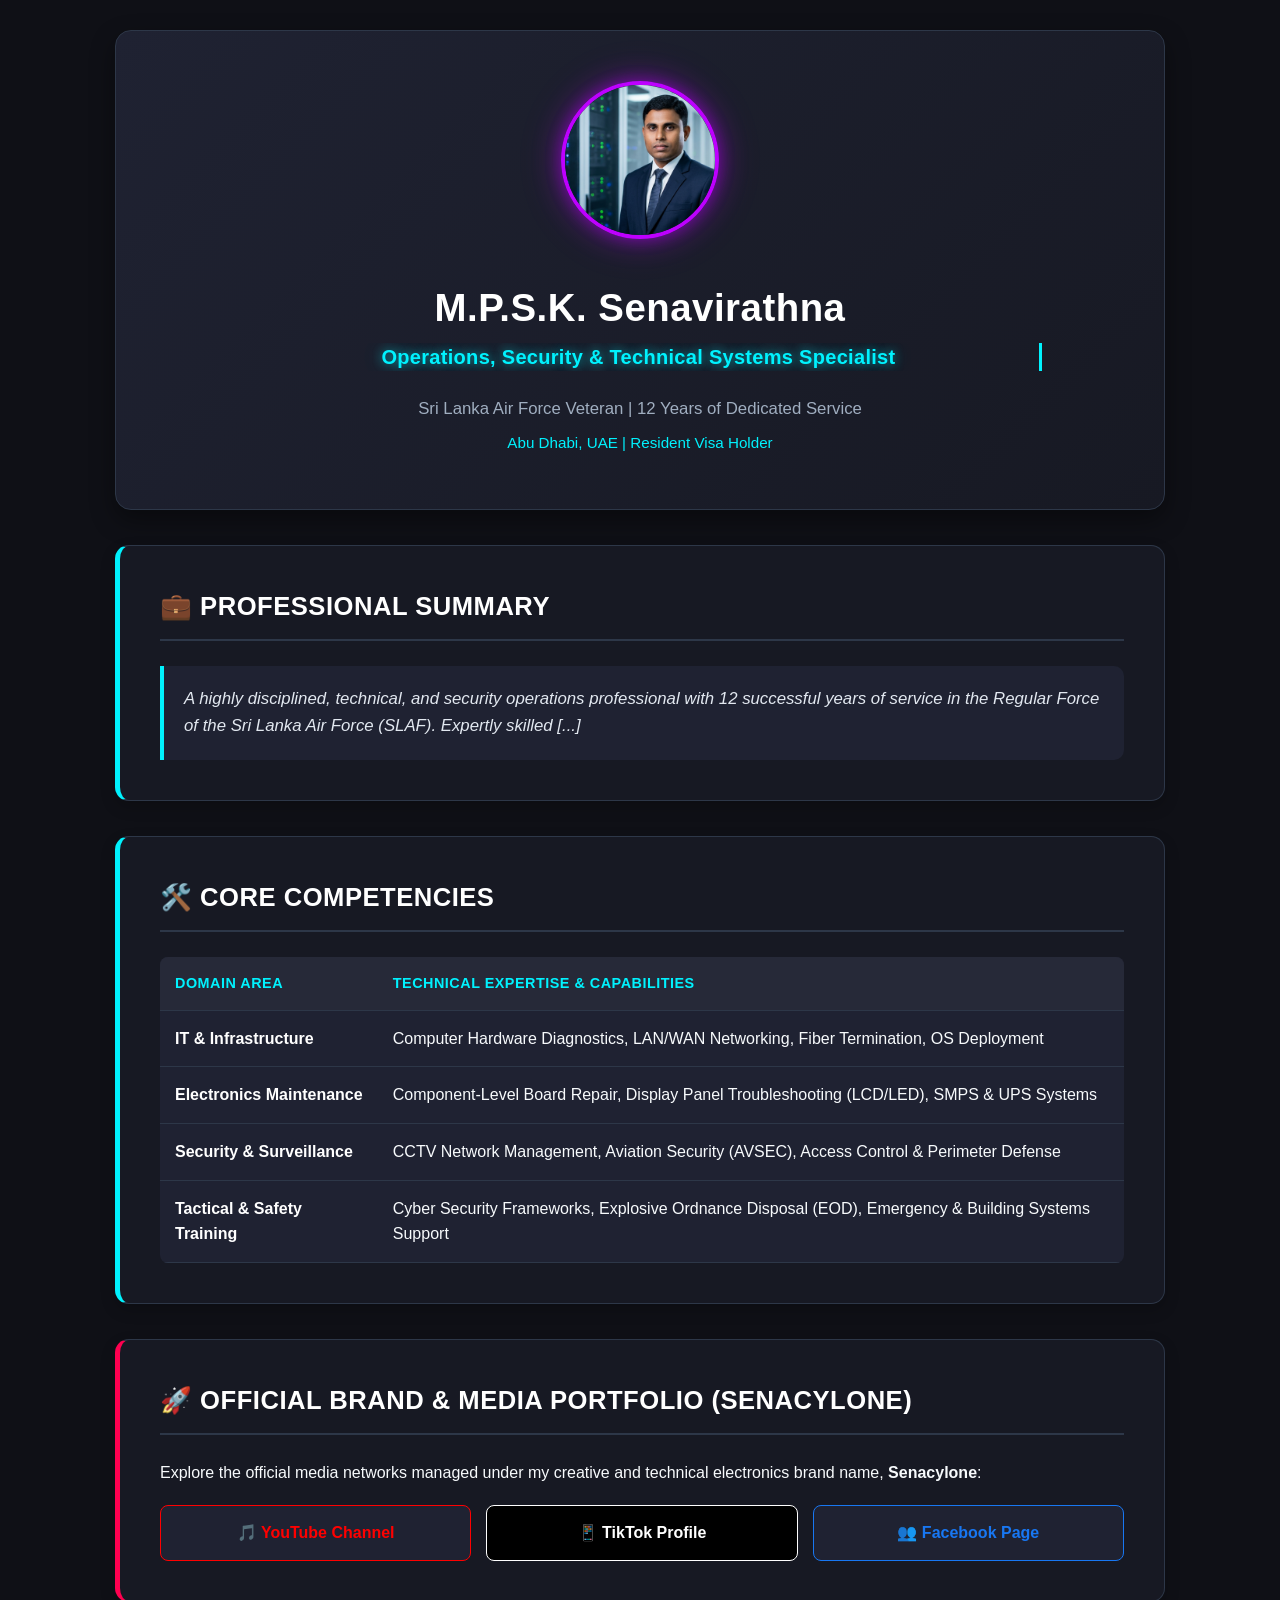
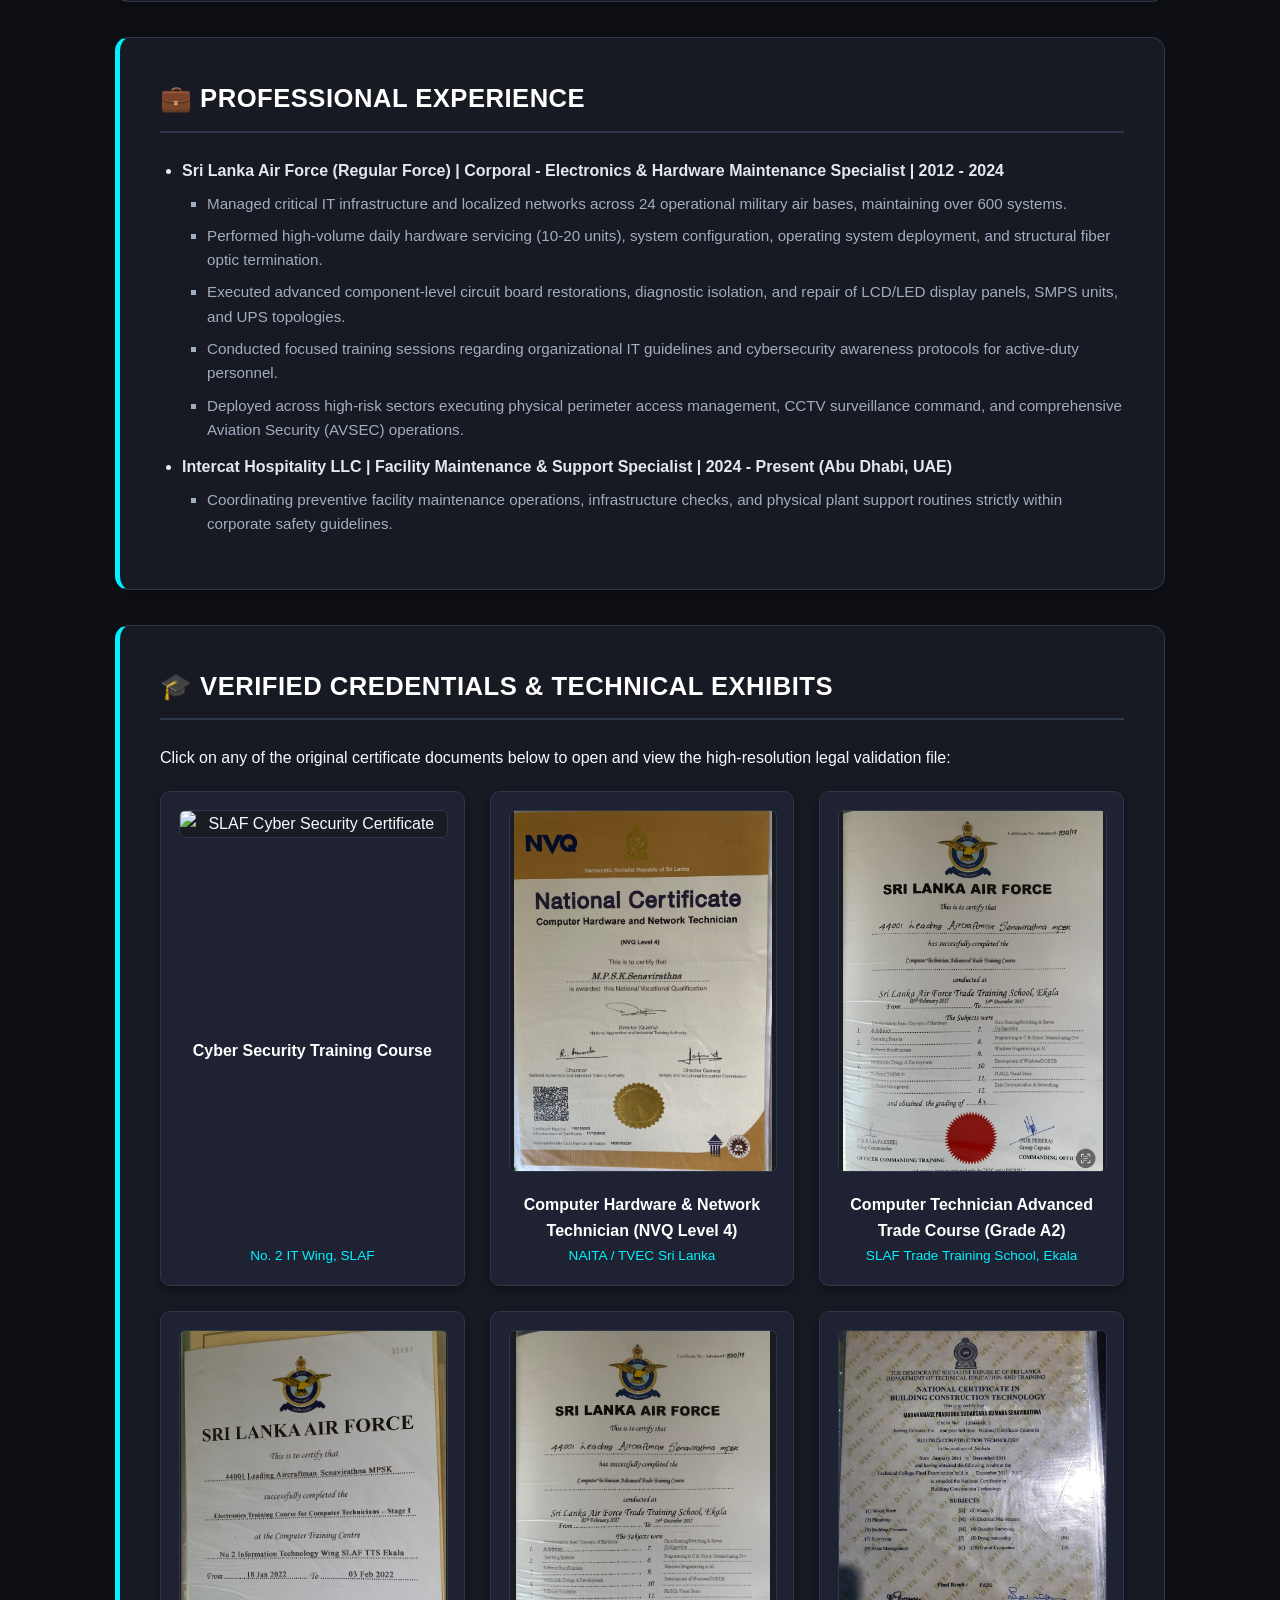
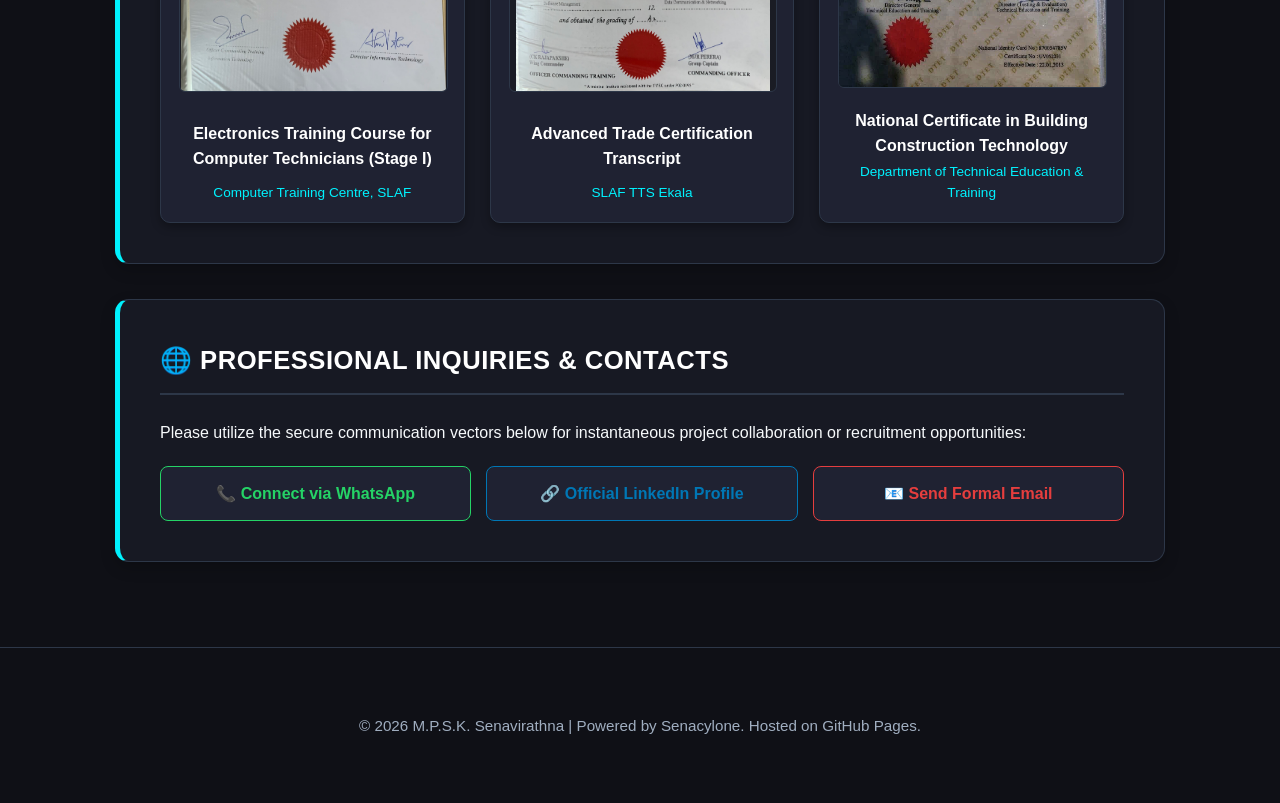
==== index.html @ 7d1929fe "Update LinkedIn profile link with new URL containing tracking parameters" ====
<!DOCTYPE html>
<html lang="en">
<head>
    <meta charset="UTF-8">
    <meta name="viewport" content="width=device-width, initial-scale=1.0">
    <title>M.P.S.K. Senavirathna | Professional Portfolio</title>
    <style>
        :root {
            --bg-primary: #0f1016;
            --bg-secondary: #171923;
            --bg-card: #1f2232;
            --accent-color: #00f2fe;
            --text-main: #f7fafc;
            --text-muted: #a0aec0;
            --border-color: #2d3748;
            --neon-purple: #bd00ff;
        }

        body {
            background-color: var(--bg-primary);
            color: var(--text-main);
            font-family: 'Segoe UI', Tahoma, Geneva, Verdana, sans-serif;
            line-height: 1.6;
            margin: 0;
            padding: 0;
        }

        .container {
            max-width: 1050px;
            margin: 0 auto;
            padding: 30px 20px;
        }

        header {
            text-align: center;
            padding: 50px 20px;
            background: linear-gradient(135deg, var(--bg-card) 0%, var(--bg-secondary) 100%);
            border-radius: 16px;
            margin-bottom: 35px;
            box-shadow: 0 10px 25px rgba(0,0,0,0.4);
            border: 1px solid var(--border-color);
        }

        .profile-img {
            width: 150px;
            height: 150px;
            border-radius: 50%;
            border: 4px solid var(--neon-purple);
            object-fit: cover;
            margin-bottom: 20px;
            box-shadow: 
                0 0 15px rgba(189, 0, 255, 0.4),
                0 0 30px rgba(189, 0, 255, 0.3),
                0 0 45px rgba(189, 0, 255, 0.2),
                inset 0 0 15px rgba(189, 0, 255, 0.1);
        }

        header h1 {
            margin: 10px 0 5px 0;
            font-size: 2.4em;
            color: #ffffff;
            font-weight: 700;
            letter-spacing: 0.5px;
        }

        /* Subtitle Container - Responsive with text wrapping */
        .subtitle-container {
            display: flex;
            justify-content: center;
            align-items: flex-start;
            margin-bottom: 8px;
            min-height: 45px;
            width: 100%;
            max-width: 100%;
        }

        /* Typing Animation Keyframes - Progressive character reveal */
        @keyframes typing {
            0% {
                width: 0;
            }
            100% {
                width: 100%;
            }
        }

        @keyframes blink {
            0%, 49% {
                border-right-color: var(--accent-color);
            }
            50%, 100% {
                border-right-color: transparent;
            }
        }

        header .subtitle {
            color: var(--accent-color);
            font-size: 1.25em;
            font-weight: 600;
            letter-spacing: 0.3px;
            text-shadow: 
                0 0 10px rgba(0, 242, 254, 0.5),
                0 0 20px rgba(0, 242, 254, 0.3),
                0 0 30px rgba(0, 242, 254, 0.2);
            border-right: 3px solid var(--accent-color);
            overflow: hidden;
            display: block;
            text-align: center;
            width: 0;
            white-space: normal;
            word-wrap: break-word;
            animation: 
                typing 3.5s steps(49, end) forwards,
                blink 0.7s infinite;
            /* 49 characters in "Operations, Security & Technical Systems Specialist" */
            line-height: 1.4;
        }

        header .subtitle.animated {
            animation: 
                typing 3.5s steps(49, end) forwards,
                blink 0.7s infinite;
        }

        header .tagline {
            color: var(--text-muted);
            font-size: 1.05em;
            margin: 4px 0;
        }

        section {
            background-color: var(--bg-secondary);
            padding: 40px;
            margin-bottom: 35px;
            border-radius: 14px;
            box-shadow: 0 6px 15px rgba(0,0,0,0.2);
            border-left: 5px solid var(--accent-color);
            border-top: 1px solid var(--border-color);
            border-right: 1px solid var(--border-color);
            border-bottom: 1px solid var(--border-color);
        }

        h2 {
            color: #ffffff;
            margin-top: 0;
            margin-bottom: 25px;
            font-size: 1.6em;
            border-bottom: 2px solid var(--border-color);
            padding-bottom: 12px;
            text-transform: uppercase;
            letter-spacing: 0.5px;
        }

        blockquote {
            background-color: var(--bg-card);
            border-left: 4px solid var(--accent-color);
            margin: 0;
            padding: 20px;
            border-radius: 0 10px 10px 0;
            font-style: italic;
            color: #e2e8f0;
            font-size: 1.05em;
        }

        table {
            width: 100%;
            border-collapse: collapse;
            margin-top: 15px;
            background-color: var(--bg-card);
            border-radius: 8px;
            overflow: hidden;
        }

        th, td {
            padding: 15px;
            text-align: left;
            border-bottom: 1px solid var(--border-color);
        }

        th {
            background-color: #262938;
            color: var(--accent-color);
            font-weight: 600;
            text-transform: uppercase;
            font-size: 0.9em;
            letter-spacing: 0.5px;
        }

        td strong {
            color: #ffffff;
        }

        ul {
            padding-left: 22px;
            margin: 0;
        }

        li {
            margin-bottom: 12px;
            color: #e2e8f0;
        }

        .sub-list {
            list-style-type: square;
            margin-top: 8px;
            padding-left: 25px;
        }

        .sub-list li {
            color: var(--text-muted);
            margin-bottom: 8px;
            font-size: 0.95em;
        }

        /* Responsive Social and Contact Button Grid */
        .btn-grid {
            display: grid;
            grid-template-columns: repeat(auto-fit, minmax(230px, 1fr));
            gap: 15px;
            margin-top: 20px;
        }

        .btn {
            display: flex;
            align-items: center;
            justify-content: center;
            padding: 14px;
            border-radius: 8px;
            text-decoration: none;
            font-weight: 600;
            font-size: 1em;
            color: #ffffff;
            background-color: var(--bg-card);
            border: 1px solid var(--border-color);
            transition: all 0.3s ease;
        }

        .btn:hover {
            transform: translateY(-3px);
            box-shadow: 0 6px 20px rgba(0,0,0,0.4);
        }

        .btn-whatsapp { border-color: #25d366; color: #25d366; }
        .btn-whatsapp:hover { background-color: #25d366; color: #fff; }

        .btn-linkedin { border-color: #0077b5; color: #0077b5; }
        .btn-linkedin:hover { background-color: #0077b5; color: #fff; }

        .btn-fb { border-color: #1877f2; color: #1877f2; }
        .btn-fb:hover { background-color: #1877f2; color: #fff; }

        .btn-youtube { border-color: #ff0000; color: #ff0000; }
        .btn-youtube:hover { background-color: #ff0000; color: #fff; }

        .btn-tiktok { border-color: #ffffff; color: #ffffff; background-color: #000000; }
        .btn-tiktok:hover { background-color: #ffffff; color: #000000; }

        .btn-email { border-color: #e53e3e; color: #e53e3e; }
        .btn-email:hover { background-color: #e53e3e; color: #fff; }

        /* Document and Certificate Photo Gallery Grid */
        .cert-gallery {
            display: grid;
            grid-template-columns: repeat(auto-fit, minmax(280px, 1fr));
            gap: 25px;
            margin-top: 20px;
        }

        .cert-card {
            background-color: var(--bg-card);
            padding: 18px;
            border-radius: 10px;
            border: 1px solid var(--border-color);
            text-align: center;
            display: flex;
            flex-direction: column;
            justify-content: space-between;
            box-shadow: 0 4px 10px rgba(0,0,0,0.3);
            transition: transform 0.3s ease;
        }

        .cert-card:hover {
            transform: translateY(-5px);
            border-color: var(--accent-color);
        }

        .cert-img {
            width: 100%;
            height: auto;
            max-height: 360px;
            object-fit: contain;
            border-radius: 6px;
            background-color: #1a1c24;
            margin-bottom: 15px;
            cursor: pointer;
            border: 1px solid #2d3748;
            transition: opacity 0.2s;
        }

        .cert-img:hover {
            opacity: 0.9;
        }

        .cert-title {
            font-size: 1em;
            color: #ffffff;
            font-weight: 600;
            margin: 5px 0 2px 0;
        }

        .cert-issuer {
            font-size: 0.85em;
            color: var(--accent-color);
            font-weight: 500;
        }

        footer {
            text-align: center;
            padding: 50px 0;
            color: var(--text-muted);
            font-size: 0.95em;
            border-top: 1px solid var(--border-color);
            margin-top: 20px;
        }

        /* Desktop - Single line or natural wrap */
        @media (min-width: 769px) {
            header .subtitle {
                max-width: 800px;
                margin: 0 auto;
            }
        }

        /* Tablet - Allow natural wrapping */
        @media (max-width: 768px) {
            header {
                padding: 40px 15px;
            }

            header h1 {
                font-size: 2em;
            }

            .subtitle-container {
                min-height: auto;
                margin-bottom: 12px;
            }

            header .subtitle {
                font-size: 1.1em;
                max-width: 90%;
                margin: 0 auto;
            }

            section {
                padding: 30px 20px;
            }

            h2 {
                font-size: 1.4em;
            }
        }

        /* Mobile - Multiple lines with natural wrapping */
        @media (max-width: 480px) {
            .container {
                padding: 20px 15px;
            }

            header {
                padding: 35px 10px;
                border-radius: 12px;
                margin-bottom: 25px;
            }

            header h1 {
                font-size: 1.6em;
                margin: 8px 0 3px 0;
            }

            .subtitle-container {
                min-height: auto;
                margin-bottom: 10px;
                padding: 0 5px;
            }

            header .subtitle {
                font-size: 0.95em;
                border-right-width: 2px;
                max-width: 100%;
                padding: 0 5px;
                text-align: center;
            }

            .profile-img {
                width: 120px;
                height: 120px;
                margin-bottom: 15px;
            }

            section {
                padding: 25px 15px;
                border-radius: 10px;
                margin-bottom: 25px;
            }

            h2 {
                font-size: 1.2em;
                margin-bottom: 18px;
                padding-bottom: 10px;
            }

            .btn-grid {
                grid-template-columns: 1fr;
                gap: 12px;
            }

            .cert-gallery {
                grid-template-columns: 1fr;
                gap: 18px;
            }
        }
    </style>
</head>
<body>

    <div class="container">

        <!-- HEADER SECTION -->
        <header>
            <img src="image_06.png" alt="M.P.S.K. Senavirathna" class="profile-img">
            <h1>M.P.S.K. Senavirathna</h1>
            <div class="subtitle-container">
                <div class="subtitle animated">Operations, Security & Technical Systems Specialist</div>
            </div>
            <p class="tagline">Sri Lanka Air Force Veteran | 12 Years of Dedicated Service</p>
            <p class="tagline" style="font-size: 0.95em; color: var(--accent-color); margin-top: 8px;">Abu Dhabi, UAE | Resident Visa Holder</p>
        </header>

        <!-- PROFESSIONAL SUMMARY -->
        <section>
            <h2>💼 Professional Summary</h2>
            <blockquote>
                A highly disciplined, technical, and security operations professional with 12 successful years of service in the Regular Force of the Sri Lanka Air Force (SLAF). Expertly skilled [...]
            </blockquote>
        </section>

        <!-- CORE COMPETENCIES -->
        <section>
            <h2>🛠️ Core Competencies</h2>
            <table>
                <thead>
                    <tr>
                        <th>Domain Area</th>
                        <th>Technical Expertise & Capabilities</th>
                    </tr>
                </thead>
                <tbody>
                    <tr>
                        <td><strong>IT & Infrastructure</strong></td>
                        <td>Computer Hardware Diagnostics, LAN/WAN Networking, Fiber Termination, OS Deployment</td>
                    </tr>
                    <tr>
                        <td><strong>Electronics Maintenance</strong></td>
                        <td>Component-Level Board Repair, Display Panel Troubleshooting (LCD/LED), SMPS & UPS Systems</td>
                    </tr>
                    <tr>
                        <td><strong>Security & Surveillance</strong></td>
                        <td>CCTV Network Management, Aviation Security (AVSEC), Access Control & Perimeter Defense</td>
                    </tr>
                    <tr>
                        <td><strong>Tactical & Safety Training</strong></td>
                        <td>Cyber Security Frameworks, Explosive Ordnance Disposal (EOD), Emergency & Building Systems Support</td>
                    </tr>
                </tbody>
            </table>
        </section>

        <!-- BRAND & SOCIAL PORTFOLIO -->
        <section style="border-left-color: #ff0050;">
            <h2>🚀 Official Brand & Media Portfolio (Senacylone)</h2>
            <p>Explore the official media networks managed under my creative and technical electronics brand name, <strong>Senacylone</strong>:</p>
            <div class="btn-grid">
                <a href="https://youtube.com/@senacylone?si=-StDYshPjxc4JS94" class="btn btn-youtube" target="_blank">🎵 YouTube Channel</a>
                <a href="https://www.tiktok.com/@senacylone4i?_r=1&_t=ZS-978mE2YN5t4" class="btn btn-tiktok" target="_blank">📱 TikTok Profile</a>
                <a href="https://www.facebook.com/share/1E3swHhGu9/?mibextid=wwXIfr" class="btn btn-fb" target="_blank">👥 Facebook Page</a>
            </div>
        </section>

        <!-- WORK EXPERIENCE -->
        <section>
            <h2>💼 Professional Experience</h2>
            <ul>
                <li>
                    <strong>Sri Lanka Air Force (Regular Force) | Corporal - Electronics & Hardware Maintenance Specialist | 2012 - 2024</strong>
                    <ul class="sub-list">
                        <li>Managed critical IT infrastructure and localized networks across 24 operational military air bases, maintaining over 600 systems.</li>
                        <li>Performed high-volume daily hardware servicing (10-20 units), system configuration, operating system deployment, and structural fiber optic termination.</li>
                        <li>Executed advanced component-level circuit board restorations, diagnostic isolation, and repair of LCD/LED display panels, SMPS units, and UPS topologies.</li>
                        <li>Conducted focused training sessions regarding organizational IT guidelines and cybersecurity awareness protocols for active-duty personnel.</li>
                        <li>Deployed across high-risk sectors executing physical perimeter access management, CCTV surveillance command, and comprehensive Aviation Security (AVSEC) operations.</li>
                    </ul>
                </li>
                <li>
                    <strong>Intercat Hospitality LLC | Facility Maintenance & Support Specialist | 2024 - Present (Abu Dhabi, UAE)</strong>
                    <ul class="sub-list">
                        <li>Coordinating preventive facility maintenance operations, infrastructure checks, and physical plant support routines strictly within corporate safety guidelines.</li>
                    </ul>
                </li>
            </ul>
        </section>

        <!-- VERIFIED EXHIBITS & VERIFICATIONS GALLERY -->
        <section>
            <h2>🎓 Verified Credentials & Technical Exhibits</h2>
            <p>Click on any of the original certificate documents below to open and view the high-resolution legal validation file:</p>
            
            <div class="cert-gallery">
                <!-- Image 9 -->
                <div class="cert-card">
                    <img src="image_9.png" alt="SLAF Cyber Security Certificate" class="cert-img" onclick="window.open(this.src)">
                    <div class="cert-title">Cyber Security Training Course</div>
                    <div class="cert-issuer">No. 2 IT Wing, SLAF</div>
                </div>

                <!-- Image 10 -->
                <div class="cert-card">
                    <img src="image_10.png" alt="NVQ Level 4 Certificate" class="cert-img" onclick="window.open(this.src)">
                    <div class="cert-title">Computer Hardware & Network Technician (NVQ Level 4)</div>
                    <div class="cert-issuer">NAITA / TVEC Sri Lanka</div>
                </div>

                <!-- Image 11 -->
                <div class="cert-card">
                    <img src="image_11.png" alt="Advanced Trade Training Course" class="cert-img" onclick="window.open(this.src)">
                    <div class="cert-title">Computer Technician Advanced Trade Course (Grade A2)</div>
                    <div class="cert-issuer">SLAF Trade Training School, Ekala</div>
                </div>

                <!-- Image 12 -->
                <div class="cert-card">
                    <img src="image_12.png" alt="SLAF Electronics Training" class="cert-img" onclick="window.open(this.src)">
                    <div class="cert-title">Electronics Training Course for Computer Technicians (Stage I)</div>
                    <div class="cert-issuer">Computer Training Centre, SLAF</div>
                </div>

                <!-- Image 13 -->
                <div class="cert-card">
                    <img src="image_13.png" alt="SLAF Advanced Trade View" class="cert-img" onclick="window.open(this.src)">
                    <div class="cert-title">Advanced Trade Certification Transcript</div>
                    <div class="cert-issuer">SLAF TTS Ekala</div>
                </div>

                <!-- Image 14 -->
                <div class="cert-card">
                    <img src="image_14.png" alt="Building Construction Technology" class="cert-img" onclick="window.open(this.src)">
                    <div class="cert-title">National Certificate in Building Construction Technology</div>
                    <div class="cert-issuer">Department of Technical Education & Training</div>
                </div>
            </div>
        </section>

        <!-- CONTACT INFORMATION -->
        <section>
            <h2>🌐 Professional Inquiries & Contacts</h2>
            <p>Please utilize the secure communication vectors below for instantaneous project collaboration or recruitment opportunities:</p>
            <div class="btn-grid">
                <a href="https://wa.me/971547022532" class="btn btn-whatsapp" target="_blank">📞 Connect via WhatsApp</a>
                <a href="https://www.linkedin.com/in/senacylone-senavirathna-mpsk-0aba2b25b?utm_source=share_via&utm_content=profile&utm_medium=member_ios" class="btn btn-linkedin" target="_blank">🔗 Official LinkedIn Profile</a>
                <a href="mailto:fsnansb@gmail.com" class="btn btn-email">📧 Send Formal Email</a>
            </div>
        </section>

    </div>

    <footer>
        <p>&copy; 2026 M.P.S.K. Senavirathna | Powered by Senacylone. Hosted on GitHub Pages.</p>
    </footer>

</body>
</html>
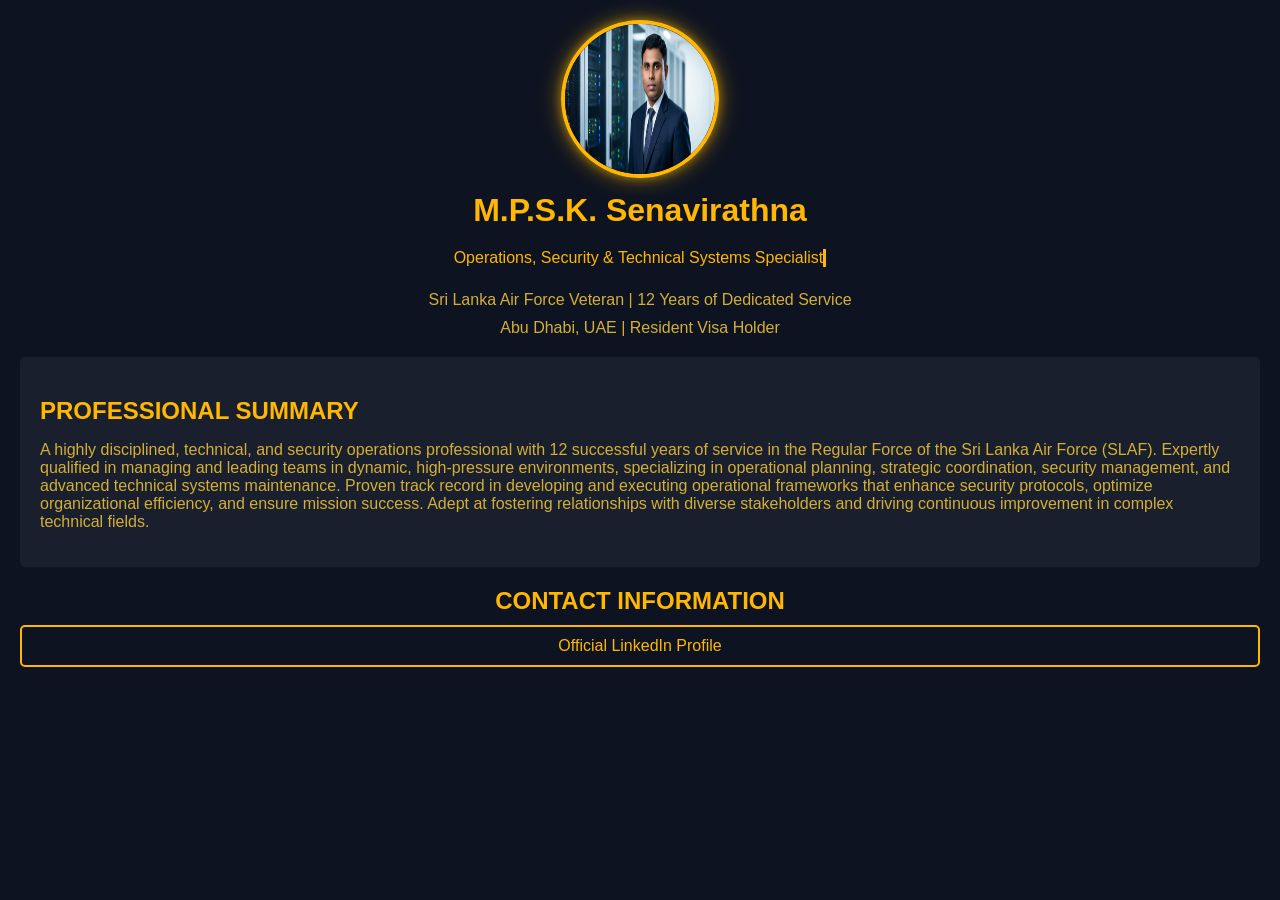
==== commit fbbe64b4: "Update index.html: replace with simplified portfolio layout" ====
--- a/index.html
+++ b/index.html
@@ -3,579 +3,137 @@
 <head>
     <meta charset="UTF-8">
     <meta name="viewport" content="width=device-width, initial-scale=1.0">
-    <title>M.P.S.K. Senavirathna | Professional Portfolio</title>
+    <title>M.P.S.K. Senavirathna - Portfolio</title>
     <style>
         :root {
-            --bg-primary: #0f1016;
-            --bg-secondary: #171923;
-            --bg-card: #1f2232;
-            --accent-color: #00f2fe;
-            --text-main: #f7fafc;
-            --text-muted: #a0aec0;
-            --border-color: #2d3748;
-            --neon-purple: #bd00ff;
+            --bg-color: #0d1321;
+            --primary-color: #ffb703;
+            --secondary-color: #ffb703;
+            --text-color: #ffb703;
+            --white-color: #d4af37;
+            --button-border: #ffb703;
+            --cursor-color: #ffb703;
         }
 
         body {
-            background-color: var(--bg-primary);
-            color: var(--text-main);
-            font-family: 'Segoe UI', Tahoma, Geneva, Verdana, sans-serif;
-            line-height: 1.6;
+            background-color: var(--bg-color);
+            color: var(--text-color);
+            font-family: Arial, sans-serif;
             margin: 0;
-            padding: 0;
+            padding: 20px;
         }
 
-        .container {
-            max-width: 1050px;
-            margin: 0 auto;
-            padding: 30px 20px;
+        .header {
+            text-align: center;
         }
 
-        header {
-            text-align: center;
-            padding: 50px 20px;
-            background: linear-gradient(135deg, var(--bg-card) 0%, var(--bg-secondary) 100%);
-            border-radius: 16px;
-            margin-bottom: 35px;
-            box-shadow: 0 10px 25px rgba(0,0,0,0.4);
-            border: 1px solid var(--border-color);
+        .profile-img-container {
+            position: relative;
+            display: inline-block;
         }
 
         .profile-img {
             width: 150px;
             height: 150px;
             border-radius: 50%;
-            border: 4px solid var(--neon-purple);
-            object-fit: cover;
-            margin-bottom: 20px;
-            box-shadow: 
-                0 0 15px rgba(189, 0, 255, 0.4),
-                0 0 30px rgba(189, 0, 255, 0.3),
-                0 0 45px rgba(189, 0, 255, 0.2),
-                inset 0 0 15px rgba(189, 0, 255, 0.1);
+            border: 4px solid var(--primary-color);
+            box-shadow: 0 0 10px rgba(255, 183, 3, 0.5), 0 0 20px rgba(255, 183, 3, 0.3), 0 0 30px rgba(255, 183, 3, 0.2);
         }
 
-        header h1 {
-            margin: 10px 0 5px 0;
-            font-size: 2.4em;
-            color: #ffffff;
-            font-weight: 700;
-            letter-spacing: 0.5px;
+        .name {
+            font-size: 2em;
+            margin: 10px 0;
+            color: var(--primary-color);
         }
 
-        /* Subtitle Container - Responsive with text wrapping */
-        .subtitle-container {
-            display: flex;
-            justify-content: center;
-            align-items: flex-start;
-            margin-bottom: 8px;
-            min-height: 45px;
-            width: 100%;
+        .subtitle {
+            font-size: 1em;
+            margin: 10px 0;
+            color: var(--primary-color);
+            display: inline-block;
+            white-space: nowrap;
+            overflow: hidden;
+            border-right: 3px solid var(--cursor-color);
+            animation: typing 3.5s steps(60, end), blink 0.7s step-end infinite;
             max-width: 100%;
         }
 
-        /* Typing Animation Keyframes - Progressive character reveal */
         @keyframes typing {
-            0% {
-                width: 0;
-            }
-            100% {
-                width: 100%;
-            }
+            from { width: 0; }
+            to { width: 100%; }
         }
 
         @keyframes blink {
-            0%, 49% {
-                border-right-color: var(--accent-color);
-            }
-            50%, 100% {
-                border-right-color: transparent;
-            }
+            from, to { border-color: transparent; }
+            50% { border-color: var(--cursor-color); }
         }
 
-        header .subtitle {
-            color: var(--accent-color);
-            font-size: 1.25em;
-            font-weight: 600;
-            letter-spacing: 0.3px;
-            text-shadow: 
-                0 0 10px rgba(0, 242, 254, 0.5),
-                0 0 20px rgba(0, 242, 254, 0.3),
-                0 0 30px rgba(0, 242, 254, 0.2);
-            border-right: 3px solid var(--accent-color);
-            overflow: hidden;
-            display: block;
-            text-align: center;
-            width: 0;
-            white-space: normal;
-            word-wrap: break-word;
-            animation: 
-                typing 3.5s steps(49, end) forwards,
-                blink 0.7s infinite;
-            /* 49 characters in "Operations, Security & Technical Systems Specialist" */
-            line-height: 1.4;
+        .details {
+            font-size: 1em;
+            margin: 10px 0;
+            color: var(--white-color);
         }
 
-        header .subtitle.animated {
-            animation: 
-                typing 3.5s steps(49, end) forwards,
-                blink 0.7s infinite;
-        }
-
-        header .tagline {
-            color: var(--text-muted);
-            font-size: 1.05em;
-            margin: 4px 0;
-        }
-
-        section {
-            background-color: var(--bg-secondary);
-            padding: 40px;
-            margin-bottom: 35px;
-            border-radius: 14px;
-            box-shadow: 0 6px 15px rgba(0,0,0,0.2);
-            border-left: 5px solid var(--accent-color);
-            border-top: 1px solid var(--border-color);
-            border-right: 1px solid var(--border-color);
-            border-bottom: 1px solid var(--border-color);
-        }
-
-        h2 {
-            color: #ffffff;
-            margin-top: 0;
-            margin-bottom: 25px;
-            font-size: 1.6em;
-            border-bottom: 2px solid var(--border-color);
-            padding-bottom: 12px;
-            text-transform: uppercase;
-            letter-spacing: 0.5px;
-        }
-
-        blockquote {
-            background-color: var(--bg-card);
-            border-left: 4px solid var(--accent-color);
-            margin: 0;
-            padding: 20px;
-            border-radius: 0 10px 10px 0;
-            font-style: italic;
-            color: #e2e8f0;
-            font-size: 1.05em;
-        }
-
-        table {
-            width: 100%;
-            border-collapse: collapse;
-            margin-top: 15px;
-            background-color: var(--bg-card);
-            border-radius: 8px;
-            overflow: hidden;
-        }
-
-        th, td {
-            padding: 15px;
-            text-align: left;
-            border-bottom: 1px solid var(--border-color);
-        }
-
-        th {
-            background-color: #262938;
-            color: var(--accent-color);
-            font-weight: 600;
-            text-transform: uppercase;
-            font-size: 0.9em;
-            letter-spacing: 0.5px;
-        }
-
-        td strong {
-            color: #ffffff;
-        }
-
-        ul {
-            padding-left: 22px;
-            margin: 0;
-        }
-
-        li {
-            margin-bottom: 12px;
-            color: #e2e8f0;
-        }
-
-        .sub-list {
-            list-style-type: square;
-            margin-top: 8px;
-            padding-left: 25px;
-        }
-
-        .sub-list li {
-            color: var(--text-muted);
-            margin-bottom: 8px;
-            font-size: 0.95em;
-        }
-
-        /* Responsive Social and Contact Button Grid */
-        .btn-grid {
-            display: grid;
-            grid-template-columns: repeat(auto-fit, minmax(230px, 1fr));
-            gap: 15px;
+        .contact-info {
+            text-align: center;
             margin-top: 20px;
         }
 
         .btn {
-            display: flex;
-            align-items: center;
-            justify-content: center;
-            padding: 14px;
-            border-radius: 8px;
+            display: block;
+            background-color: transparent;
+            color: var(--primary-color);
+            border: 2px solid var(--button-border);
+            padding: 10px;
+            margin: 10px 0;
             text-decoration: none;
-            font-weight: 600;
-            font-size: 1em;
-            color: #ffffff;
-            background-color: var(--bg-card);
-            border: 1px solid var(--border-color);
-            transition: all 0.3s ease;
+            border-radius: 5px;
+            transition: background-color 0.3s;
         }
 
         .btn:hover {
-            transform: translateY(-3px);
-            box-shadow: 0 6px 20px rgba(0,0,0,0.4);
+            background-color: var(--primary-color);
+            color: var(--bg-color);
         }
 
-        .btn-whatsapp { border-color: #25d366; color: #25d366; }
-        .btn-whatsapp:hover { background-color: #25d366; color: #fff; }
-
-        .btn-linkedin { border-color: #0077b5; color: #0077b5; }
-        .btn-linkedin:hover { background-color: #0077b5; color: #fff; }
-
-        .btn-fb { border-color: #1877f2; color: #1877f2; }
-        .btn-fb:hover { background-color: #1877f2; color: #fff; }
-
-        .btn-youtube { border-color: #ff0000; color: #ff0000; }
-        .btn-youtube:hover { background-color: #ff0000; color: #fff; }
-
-        .btn-tiktok { border-color: #ffffff; color: #ffffff; background-color: #000000; }
-        .btn-tiktok:hover { background-color: #ffffff; color: #000000; }
-
-        .btn-email { border-color: #e53e3e; color: #e53e3e; }
-        .btn-email:hover { background-color: #e53e3e; color: #fff; }
-
-        /* Document and Certificate Photo Gallery Grid */
-        .cert-gallery {
-            display: grid;
-            grid-template-columns: repeat(auto-fit, minmax(280px, 1fr));
-            gap: 25px;
+        .professional-summary {
             margin-top: 20px;
+            padding: 20px;
+            border-radius: 5px;
+            background-color: rgba(255, 255, 255, 0.05);
         }
 
-        .cert-card {
-            background-color: var(--bg-card);
-            padding: 18px;
-            border-radius: 10px;
-            border: 1px solid var(--border-color);
-            text-align: center;
-            display: flex;
-            flex-direction: column;
-            justify-content: space-between;
-            box-shadow: 0 4px 10px rgba(0,0,0,0.3);
-            transition: transform 0.3s ease;
+        .summary-header {
+            color: var(--primary-color);
+            font-size: 1.5em;
+            margin-bottom: 10px;
         }
 
-        .cert-card:hover {
-            transform: translateY(-5px);
-            border-color: var(--accent-color);
-        }
-
-        .cert-img {
-            width: 100%;
-            height: auto;
-            max-height: 360px;
-            object-fit: contain;
-            border-radius: 6px;
-            background-color: #1a1c24;
-            margin-bottom: 15px;
-            cursor: pointer;
-            border: 1px solid #2d3748;
-            transition: opacity 0.2s;
-        }
-
-        .cert-img:hover {
-            opacity: 0.9;
-        }
-
-        .cert-title {
+        .summary-text {
+            color: var(--white-color);
             font-size: 1em;
-            color: #ffffff;
-            font-weight: 600;
-            margin: 5px 0 2px 0;
-        }
-
-        .cert-issuer {
-            font-size: 0.85em;
-            color: var(--accent-color);
-            font-weight: 500;
-        }
-
-        footer {
-            text-align: center;
-            padding: 50px 0;
-            color: var(--text-muted);
-            font-size: 0.95em;
-            border-top: 1px solid var(--border-color);
-            margin-top: 20px;
-        }
-
-        /* Desktop - Single line or natural wrap */
-        @media (min-width: 769px) {
-            header .subtitle {
-                max-width: 800px;
-                margin: 0 auto;
-            }
-        }
-
-        /* Tablet - Allow natural wrapping */
-        @media (max-width: 768px) {
-            header {
-                padding: 40px 15px;
-            }
-
-            header h1 {
-                font-size: 2em;
-            }
-
-            .subtitle-container {
-                min-height: auto;
-                margin-bottom: 12px;
-            }
-
-            header .subtitle {
-                font-size: 1.1em;
-                max-width: 90%;
-                margin: 0 auto;
-            }
-
-            section {
-                padding: 30px 20px;
-            }
-
-            h2 {
-                font-size: 1.4em;
-            }
-        }
-
-        /* Mobile - Multiple lines with natural wrapping */
-        @media (max-width: 480px) {
-            .container {
-                padding: 20px 15px;
-            }
-
-            header {
-                padding: 35px 10px;
-                border-radius: 12px;
-                margin-bottom: 25px;
-            }
-
-            header h1 {
-                font-size: 1.6em;
-                margin: 8px 0 3px 0;
-            }
-
-            .subtitle-container {
-                min-height: auto;
-                margin-bottom: 10px;
-                padding: 0 5px;
-            }
-
-            header .subtitle {
-                font-size: 0.95em;
-                border-right-width: 2px;
-                max-width: 100%;
-                padding: 0 5px;
-                text-align: center;
-            }
-
-            .profile-img {
-                width: 120px;
-                height: 120px;
-                margin-bottom: 15px;
-            }
-
-            section {
-                padding: 25px 15px;
-                border-radius: 10px;
-                margin-bottom: 25px;
-            }
-
-            h2 {
-                font-size: 1.2em;
-                margin-bottom: 18px;
-                padding-bottom: 10px;
-            }
-
-            .btn-grid {
-                grid-template-columns: 1fr;
-                gap: 12px;
-            }
-
-            .cert-gallery {
-                grid-template-columns: 1fr;
-                gap: 18px;
-            }
         }
     </style>
 </head>
 <body>
-
-    <div class="container">
-
-        <!-- HEADER SECTION -->
-        <header>
+    <div class="header">
+        <div class="profile-img-container">
             <img src="image_06.png" alt="M.P.S.K. Senavirathna" class="profile-img">
-            <h1>M.P.S.K. Senavirathna</h1>
-            <div class="subtitle-container">
-                <div class="subtitle animated">Operations, Security & Technical Systems Specialist</div>
-            </div>
-            <p class="tagline">Sri Lanka Air Force Veteran | 12 Years of Dedicated Service</p>
-            <p class="tagline" style="font-size: 0.95em; color: var(--accent-color); margin-top: 8px;">Abu Dhabi, UAE | Resident Visa Holder</p>
-        </header>
-
-        <!-- PROFESSIONAL SUMMARY -->
-        <section>
-            <h2>💼 Professional Summary</h2>
-            <blockquote>
-                A highly disciplined, technical, and security operations professional with 12 successful years of service in the Regular Force of the Sri Lanka Air Force (SLAF). Expertly skilled [...]
-            </blockquote>
-        </section>
-
-        <!-- CORE COMPETENCIES -->
-        <section>
-            <h2>🛠️ Core Competencies</h2>
-            <table>
-                <thead>
-                    <tr>
-                        <th>Domain Area</th>
-                        <th>Technical Expertise & Capabilities</th>
-                    </tr>
-                </thead>
-                <tbody>
-                    <tr>
-                        <td><strong>IT & Infrastructure</strong></td>
-                        <td>Computer Hardware Diagnostics, LAN/WAN Networking, Fiber Termination, OS Deployment</td>
-                    </tr>
-                    <tr>
-                        <td><strong>Electronics Maintenance</strong></td>
-                        <td>Component-Level Board Repair, Display Panel Troubleshooting (LCD/LED), SMPS & UPS Systems</td>
-                    </tr>
-                    <tr>
-                        <td><strong>Security & Surveillance</strong></td>
-                        <td>CCTV Network Management, Aviation Security (AVSEC), Access Control & Perimeter Defense</td>
-                    </tr>
-                    <tr>
-                        <td><strong>Tactical & Safety Training</strong></td>
-                        <td>Cyber Security Frameworks, Explosive Ordnance Disposal (EOD), Emergency & Building Systems Support</td>
-                    </tr>
-                </tbody>
-            </table>
-        </section>
-
-        <!-- BRAND & SOCIAL PORTFOLIO -->
-        <section style="border-left-color: #ff0050;">
-            <h2>🚀 Official Brand & Media Portfolio (Senacylone)</h2>
-            <p>Explore the official media networks managed under my creative and technical electronics brand name, <strong>Senacylone</strong>:</p>
-            <div class="btn-grid">
-                <a href="https://youtube.com/@senacylone?si=-StDYshPjxc4JS94" class="btn btn-youtube" target="_blank">🎵 YouTube Channel</a>
-                <a href="https://www.tiktok.com/@senacylone4i?_r=1&_t=ZS-978mE2YN5t4" class="btn btn-tiktok" target="_blank">📱 TikTok Profile</a>
-                <a href="https://www.facebook.com/share/1E3swHhGu9/?mibextid=wwXIfr" class="btn btn-fb" target="_blank">👥 Facebook Page</a>
-            </div>
-        </section>
-
-        <!-- WORK EXPERIENCE -->
-        <section>
-            <h2>💼 Professional Experience</h2>
-            <ul>
-                <li>
-                    <strong>Sri Lanka Air Force (Regular Force) | Corporal - Electronics & Hardware Maintenance Specialist | 2012 - 2024</strong>
-                    <ul class="sub-list">
-                        <li>Managed critical IT infrastructure and localized networks across 24 operational military air bases, maintaining over 600 systems.</li>
-                        <li>Performed high-volume daily hardware servicing (10-20 units), system configuration, operating system deployment, and structural fiber optic termination.</li>
-                        <li>Executed advanced component-level circuit board restorations, diagnostic isolation, and repair of LCD/LED display panels, SMPS units, and UPS topologies.</li>
-                        <li>Conducted focused training sessions regarding organizational IT guidelines and cybersecurity awareness protocols for active-duty personnel.</li>
-                        <li>Deployed across high-risk sectors executing physical perimeter access management, CCTV surveillance command, and comprehensive Aviation Security (AVSEC) operations.</li>
-                    </ul>
-                </li>
-                <li>
-                    <strong>Intercat Hospitality LLC | Facility Maintenance & Support Specialist | 2024 - Present (Abu Dhabi, UAE)</strong>
-                    <ul class="sub-list">
-                        <li>Coordinating preventive facility maintenance operations, infrastructure checks, and physical plant support routines strictly within corporate safety guidelines.</li>
-                    </ul>
-                </li>
-            </ul>
-        </section>
-
-        <!-- VERIFIED EXHIBITS & VERIFICATIONS GALLERY -->
-        <section>
-            <h2>🎓 Verified Credentials & Technical Exhibits</h2>
-            <p>Click on any of the original certificate documents below to open and view the high-resolution legal validation file:</p>
-            
-            <div class="cert-gallery">
-                <!-- Image 9 -->
-                <div class="cert-card">
-                    <img src="image_9.png" alt="SLAF Cyber Security Certificate" class="cert-img" onclick="window.open(this.src)">
-                    <div class="cert-title">Cyber Security Training Course</div>
-                    <div class="cert-issuer">No. 2 IT Wing, SLAF</div>
-                </div>
-
-                <!-- Image 10 -->
-                <div class="cert-card">
-                    <img src="image_10.png" alt="NVQ Level 4 Certificate" class="cert-img" onclick="window.open(this.src)">
-                    <div class="cert-title">Computer Hardware & Network Technician (NVQ Level 4)</div>
-                    <div class="cert-issuer">NAITA / TVEC Sri Lanka</div>
-                </div>
-
-                <!-- Image 11 -->
-                <div class="cert-card">
-                    <img src="image_11.png" alt="Advanced Trade Training Course" class="cert-img" onclick="window.open(this.src)">
-                    <div class="cert-title">Computer Technician Advanced Trade Course (Grade A2)</div>
-                    <div class="cert-issuer">SLAF Trade Training School, Ekala</div>
-                </div>
-
-                <!-- Image 12 -->
-                <div class="cert-card">
-                    <img src="image_12.png" alt="SLAF Electronics Training" class="cert-img" onclick="window.open(this.src)">
-                    <div class="cert-title">Electronics Training Course for Computer Technicians (Stage I)</div>
-                    <div class="cert-issuer">Computer Training Centre, SLAF</div>
-                </div>
-
-                <!-- Image 13 -->
-                <div class="cert-card">
-                    <img src="image_13.png" alt="SLAF Advanced Trade View" class="cert-img" onclick="window.open(this.src)">
-                    <div class="cert-title">Advanced Trade Certification Transcript</div>
-                    <div class="cert-issuer">SLAF TTS Ekala</div>
-                </div>
-
-                <!-- Image 14 -->
-                <div class="cert-card">
-                    <img src="image_14.png" alt="Building Construction Technology" class="cert-img" onclick="window.open(this.src)">
-                    <div class="cert-title">National Certificate in Building Construction Technology</div>
-                    <div class="cert-issuer">Department of Technical Education & Training</div>
-                </div>
-            </div>
-        </section>
-
-        <!-- CONTACT INFORMATION -->
-        <section>
-            <h2>🌐 Professional Inquiries & Contacts</h2>
-            <p>Please utilize the secure communication vectors below for instantaneous project collaboration or recruitment opportunities:</p>
-            <div class="btn-grid">
-                <a href="https://wa.me/971547022532" class="btn btn-whatsapp" target="_blank">📞 Connect via WhatsApp</a>
-                <a href="https://www.linkedin.com/in/senacylone-senavirathna-mpsk-0aba2b25b?utm_source=share_via&utm_content=profile&utm_medium=member_ios" class="btn btn-linkedin" target="_blank">🔗 Official LinkedIn Profile</a>
-                <a href="mailto:fsnansb@gmail.com" class="btn btn-email">📧 Send Formal Email</a>
-            </div>
-        </section>
-
+        </div>
+        <h1 class="name">M.P.S.K. Senavirathna</h1>
+        <div class="subtitle-container">
+            <p class="subtitle">Operations, Security & Technical Systems Specialist</p>
+        </div>
+        <p class="details">Sri Lanka Air Force Veteran | 12 Years of Dedicated Service</p>
+        <p class="details">Abu Dhabi, UAE | Resident Visa Holder</p>
     </div>
-
-    <footer>
-        <p>&copy; 2026 M.P.S.K. Senavirathna | Powered by Senacylone. Hosted on GitHub Pages.</p>
-    </footer>
-
+    <div class="professional-summary">
+        <h2 class="summary-header">PROFESSIONAL SUMMARY</h2>
+        <p class="summary-text">A highly disciplined, technical, and security operations professional with 12 successful years of service in the Regular Force of the Sri Lanka Air Force (SLAF). Expertly qualified in managing and leading teams in dynamic, high-pressure environments, specializing in operational planning, strategic coordination, security management, and advanced technical systems maintenance. Proven track record in developing and executing operational frameworks that enhance security protocols, optimize organizational efficiency, and ensure mission success. Adept at fostering relationships with diverse stakeholders and driving continuous improvement in complex technical fields.</p>
+    </div>
+    <div class="contact-info">
+        <h2 class="summary-header">CONTACT INFORMATION</h2>
+        <a href="https://www.linkedin.com/in/senacylone-senavirathna-mpsk-0aba2b25b?utm_source=share_via&utm_content=profile&utm_medium=member_ios" class="btn btn-linkedin">Official LinkedIn Profile</a>
+    </div>
 </body>
 </html>
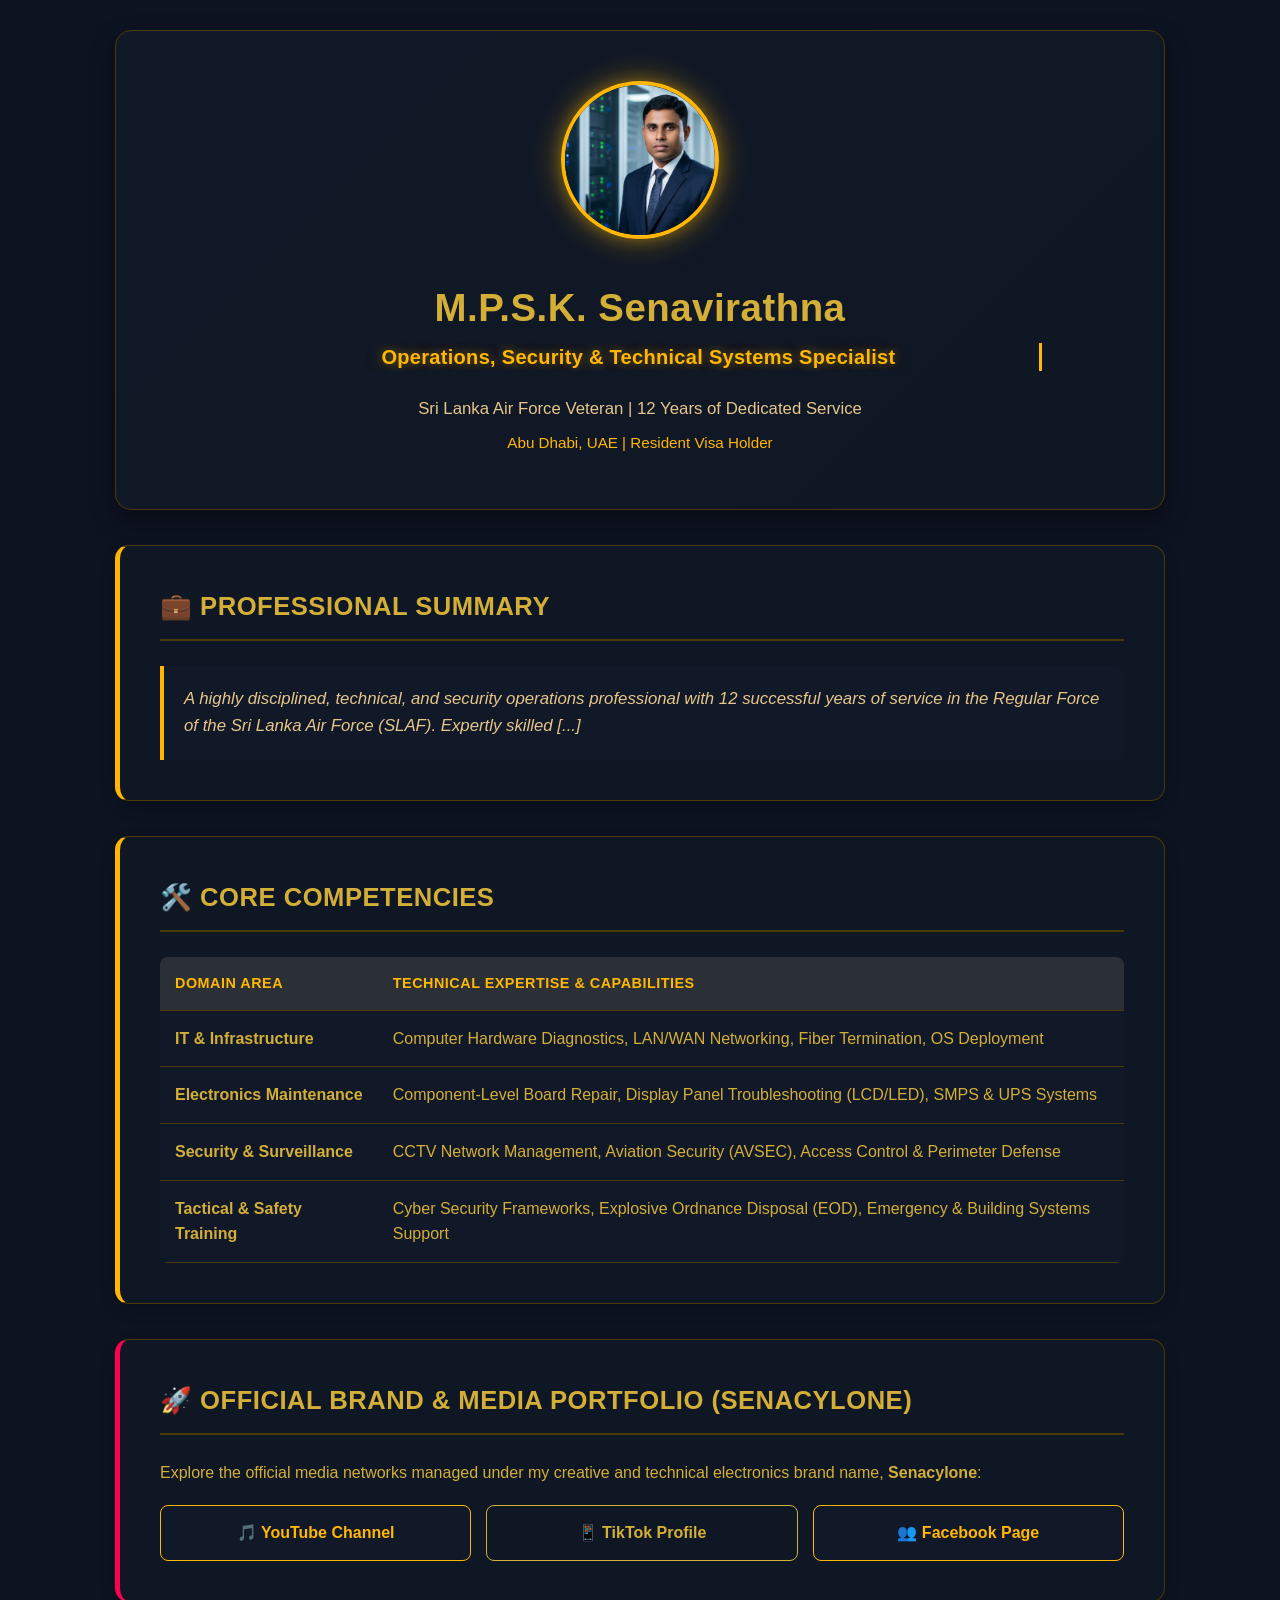
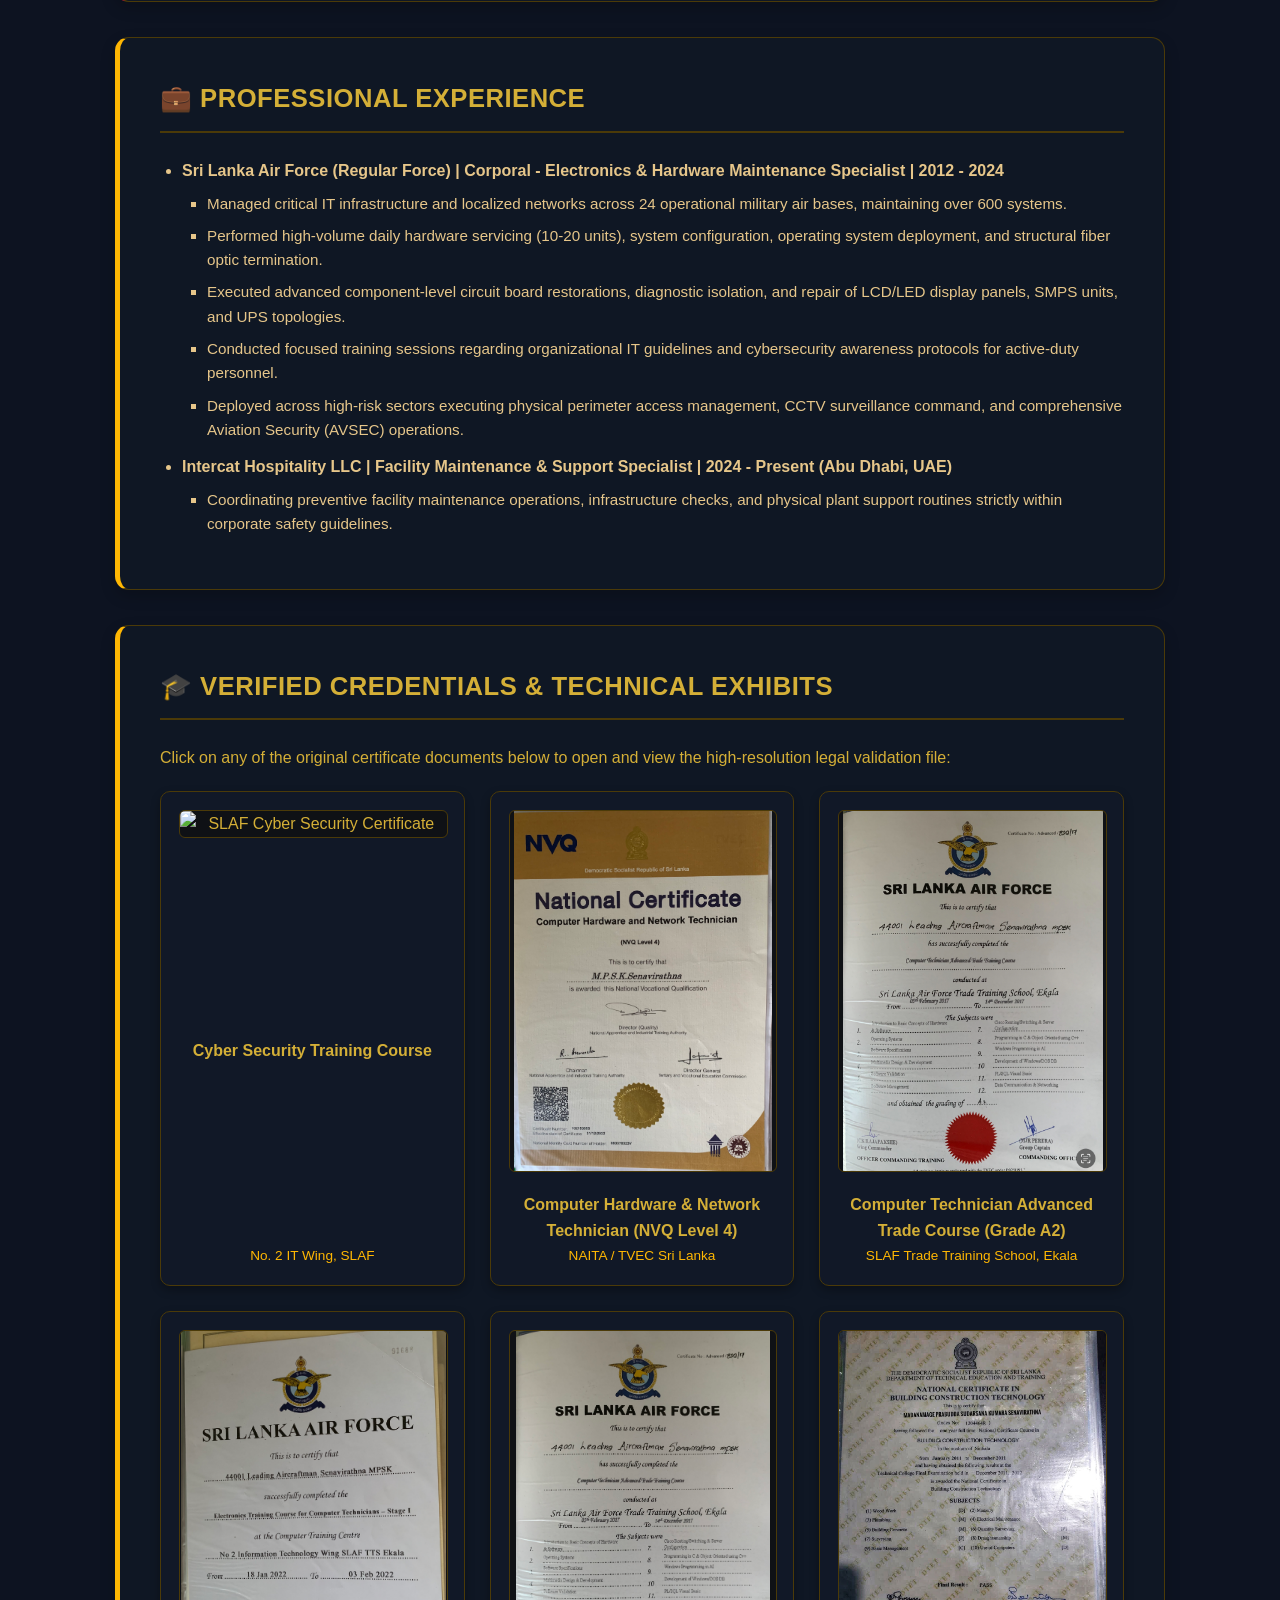
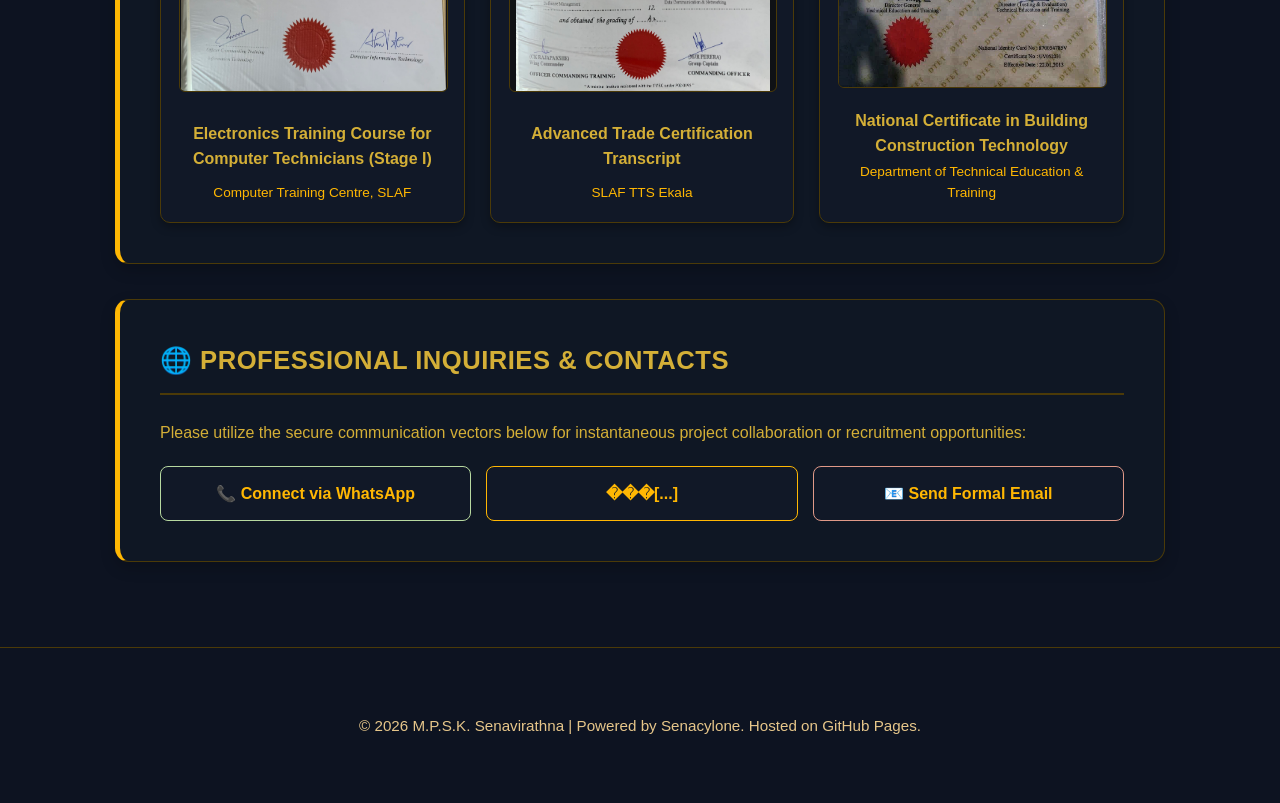
==== commit 406f342f: "Revert index.html content to original full page and apply Deep Space Gold theme to CSS only" ====
--- a/index.html
+++ b/index.html
@@ -3,137 +3,580 @@
 <head>
     <meta charset="UTF-8">
     <meta name="viewport" content="width=device-width, initial-scale=1.0">
-    <title>M.P.S.K. Senavirathna - Portfolio</title>
+    <title>M.P.S.K. Senavirathna | Professional Portfolio</title>
     <style>
         :root {
-            --bg-color: #0d1321;
-            --primary-color: #ffb703;
-            --secondary-color: #ffb703;
-            --text-color: #ffb703;
-            --white-color: #d4af37;
-            --button-border: #ffb703;
-            --cursor-color: #ffb703;
+            /* Deep Space Gold theme */
+            --bg-primary: #0d1321; /* deep midnight blue background */
+            --bg-secondary: #0f1724; /* slightly different midnight tone for cards */
+            --bg-card: #111827; /* card backgrounds */
+            --accent-color: #ffb703; /* premium gold (bright) for accents and glows */
+            --text-main: #d4af37; /* premium gold (warm) for primary text */
+            --text-muted: #e6c68a; /* muted gold for secondary text */
+            --border-color: #4b3a08; /* darker gold/brown for subtle borders */
+            --neon-gold: #ffb703; /* neon glow color replaced with gold */
         }
 
         body {
-            background-color: var(--bg-color);
-            color: var(--text-color);
-            font-family: Arial, sans-serif;
+            background-color: var(--bg-primary);
+            color: var(--text-main);
+            font-family: 'Segoe UI', Tahoma, Geneva, Verdana, sans-serif;
+            line-height: 1.6;
             margin: 0;
-            padding: 20px;
-        }
-
-        .header {
+            padding: 0;
+        }
+
+        .container {
+            max-width: 1050px;
+            margin: 0 auto;
+            padding: 30px 20px;
+        }
+
+        header {
             text-align: center;
-        }
-
-        .profile-img-container {
-            position: relative;
-            display: inline-block;
+            padding: 50px 20px;
+            background: linear-gradient(135deg, var(--bg-card) 0%, var(--bg-secondary) 100%);
+            border-radius: 16px;
+            margin-bottom: 35px;
+            box-shadow: 0 10px 25px rgba(0,0,0,0.4);
+            border: 1px solid var(--border-color);
         }
 
         .profile-img {
             width: 150px;
             height: 150px;
             border-radius: 50%;
-            border: 4px solid var(--primary-color);
-            box-shadow: 0 0 10px rgba(255, 183, 3, 0.5), 0 0 20px rgba(255, 183, 3, 0.3), 0 0 30px rgba(255, 183, 3, 0.2);
-        }
-
-        .name {
-            font-size: 2em;
-            margin: 10px 0;
-            color: var(--primary-color);
-        }
-
-        .subtitle {
+            border: 4px solid var(--neon-gold);
+            object-fit: cover;
+            margin-bottom: 20px;
+            box-shadow: 
+                0 0 15px rgba(255, 183, 3, 0.35),
+                0 0 30px rgba(255, 183, 3, 0.25),
+                0 0 45px rgba(255, 183, 3, 0.15),
+                inset 0 0 15px rgba(255, 183, 3, 0.07);
+        }
+
+        header h1 {
+            margin: 10px 0 5px 0;
+            font-size: 2.4em;
+            color: var(--text-main);
+            font-weight: 700;
+            letter-spacing: 0.5px;
+        }
+
+        /* Subtitle Container - Responsive with text wrapping */
+        .subtitle-container {
+            display: flex;
+            justify-content: center;
+            align-items: flex-start;
+            margin-bottom: 8px;
+            min-height: 45px;
+            width: 100%;
+            max-width: 100%;
+        }
+
+        /* Typing Animation Keyframes - Progressive character reveal */
+        @keyframes typing {
+            0% {
+                width: 0;
+            }
+            100% {
+                width: 100%;
+            }
+        }
+
+        @keyframes blink {
+            0%, 49% {
+                border-right-color: var(--accent-color);
+            }
+            50%, 100% {
+                border-right-color: transparent;
+            }
+        }
+
+        header .subtitle {
+            color: var(--accent-color);
+            font-size: 1.25em;
+            font-weight: 600;
+            letter-spacing: 0.3px;
+            text-shadow: 
+                0 0 10px rgba(255, 183, 3, 0.35),
+                0 0 20px rgba(255, 183, 3, 0.25),
+                0 0 30px rgba(255, 183, 3, 0.15);
+            border-right: 3px solid var(--accent-color);
+            overflow: hidden;
+            display: block;
+            text-align: center;
+            width: 0;
+            white-space: normal;
+            word-wrap: break-word;
+            animation: 
+                typing 3.5s steps(49, end) forwards,
+                blink 0.7s infinite;
+            /* 49 characters in "Operations, Security & Technical Systems Specialist" */
+            line-height: 1.4;
+        }
+
+        header .subtitle.animated {
+            animation: 
+                typing 3.5s steps(49, end) forwards,
+                blink 0.7s infinite;
+        }
+
+        header .tagline {
+            color: var(--text-muted);
+            font-size: 1.05em;
+            margin: 4px 0;
+        }
+
+        section {
+            background-color: var(--bg-secondary);
+            padding: 40px;
+            margin-bottom: 35px;
+            border-radius: 14px;
+            box-shadow: 0 6px 15px rgba(0,0,0,0.2);
+            border-left: 5px solid var(--accent-color);
+            border-top: 1px solid var(--border-color);
+            border-right: 1px solid var(--border-color);
+            border-bottom: 1px solid var(--border-color);
+        }
+
+        h2 {
+            color: var(--text-main);
+            margin-top: 0;
+            margin-bottom: 25px;
+            font-size: 1.6em;
+            border-bottom: 2px solid var(--border-color);
+            padding-bottom: 12px;
+            text-transform: uppercase;
+            letter-spacing: 0.5px;
+        }
+
+        blockquote {
+            background-color: var(--bg-card);
+            border-left: 4px solid var(--accent-color);
+            margin: 0;
+            padding: 20px;
+            border-radius: 0 10px 10px 0;
+            font-style: italic;
+            color: var(--text-muted);
+            font-size: 1.05em;
+        }
+
+        table {
+            width: 100%;
+            border-collapse: collapse;
+            margin-top: 15px;
+            background-color: var(--bg-card);
+            border-radius: 8px;
+            overflow: hidden;
+        }
+
+        th, td {
+            padding: 15px;
+            text-align: left;
+            border-bottom: 1px solid var(--border-color);
+        }
+
+        th {
+            background-color: #2b2f36;
+            color: var(--accent-color);
+            font-weight: 600;
+            text-transform: uppercase;
+            font-size: 0.9em;
+            letter-spacing: 0.5px;
+        }
+
+        td strong {
+            color: var(--text-main);
+        }
+
+        ul {
+            padding-left: 22px;
+            margin: 0;
+        }
+
+        li {
+            margin-bottom: 12px;
+            color: var(--text-muted);
+        }
+
+        .sub-list {
+            list-style-type: square;
+            margin-top: 8px;
+            padding-left: 25px;
+        }
+
+        .sub-list li {
+            color: var(--text-muted);
+            margin-bottom: 8px;
+            font-size: 0.95em;
+        }
+
+        /* Responsive Social and Contact Button Grid */
+        .btn-grid {
+            display: grid;
+            grid-template-columns: repeat(auto-fit, minmax(230px, 1fr));
+            gap: 15px;
+            margin-top: 20px;
+        }
+
+        .btn {
+            display: flex;
+            align-items: center;
+            justify-content: center;
+            padding: 14px;
+            border-radius: 8px;
+            text-decoration: none;
+            font-weight: 600;
             font-size: 1em;
-            margin: 10px 0;
-            color: var(--primary-color);
-            display: inline-block;
-            white-space: nowrap;
-            overflow: hidden;
-            border-right: 3px solid var(--cursor-color);
-            animation: typing 3.5s steps(60, end), blink 0.7s step-end infinite;
-            max-width: 100%;
-        }
-
-        @keyframes typing {
-            from { width: 0; }
-            to { width: 100%; }
-        }
-
-        @keyframes blink {
-            from, to { border-color: transparent; }
-            50% { border-color: var(--cursor-color); }
-        }
-
-        .details {
+            color: var(--text-main);
+            background-color: var(--bg-card);
+            border: 1px solid var(--border-color);
+            transition: all 0.3s ease;
+        }
+
+        .btn:hover {
+            transform: translateY(-3px);
+            box-shadow: 0 6px 20px rgba(0,0,0,0.4);
+        }
+
+        .btn-whatsapp { border-color: #b7d9a0; color: var(--accent-color); }
+        .btn-whatsapp:hover { background-color: var(--accent-color); color: var(--bg-primary); }
+
+        .btn-linkedin { border-color: var(--accent-color); color: var(--accent-color); }
+        .btn-linkedin:hover { background-color: var(--accent-color); color: var(--bg-primary); }
+
+        .btn-fb { border-color: var(--accent-color); color: var(--accent-color); }
+        .btn-fb:hover { background-color: var(--accent-color); color: var(--bg-primary); }
+
+        .btn-youtube { border-color: var(--accent-color); color: var(--accent-color); }
+        .btn-youtube:hover { background-color: var(--accent-color); color: var(--bg-primary); }
+
+        .btn-tiktok { border-color: var(--text-main); color: var(--text-main); background-color: transparent; }
+        .btn-tiktok:hover { background-color: var(--text-main); color: var(--bg-primary); }
+
+        .btn-email { border-color: #e09988; color: var(--accent-color); }
+        .btn-email:hover { background-color: var(--accent-color); color: var(--bg-primary); }
+
+        /* Document and Certificate Photo Gallery Grid */
+        .cert-gallery {
+            display: grid;
+            grid-template-columns: repeat(auto-fit, minmax(280px, 1fr));
+            gap: 25px;
+            margin-top: 20px;
+        }
+
+        .cert-card {
+            background-color: var(--bg-card);
+            padding: 18px;
+            border-radius: 10px;
+            border: 1px solid var(--border-color);
+            text-align: center;
+            display: flex;
+            flex-direction: column;
+            justify-content: space-between;
+            box-shadow: 0 4px 10px rgba(0,0,0,0.3);
+            transition: transform 0.3s ease;
+        }
+
+        .cert-card:hover {
+            transform: translateY(-5px);
+            border-color: var(--accent-color);
+        }
+
+        .cert-img {
+            width: 100%;
+            height: auto;
+            max-height: 360px;
+            object-fit: contain;
+            border-radius: 6px;
+            background-color: #0f1115;
+            margin-bottom: 15px;
+            cursor: pointer;
+            border: 1px solid var(--border-color);
+            transition: opacity 0.2s;
+        }
+
+        .cert-img:hover {
+            opacity: 0.95;
+        }
+
+        .cert-title {
             font-size: 1em;
-            margin: 10px 0;
-            color: var(--white-color);
-        }
-
-        .contact-info {
+            color: var(--text-main);
+            font-weight: 600;
+            margin: 5px 0 2px 0;
+        }
+
+        .cert-issuer {
+            font-size: 0.85em;
+            color: var(--accent-color);
+            font-weight: 500;
+        }
+
+        footer {
             text-align: center;
+            padding: 50px 0;
+            color: var(--text-muted);
+            font-size: 0.95em;
+            border-top: 1px solid var(--border-color);
             margin-top: 20px;
         }
 
-        .btn {
-            display: block;
-            background-color: transparent;
-            color: var(--primary-color);
-            border: 2px solid var(--button-border);
-            padding: 10px;
-            margin: 10px 0;
-            text-decoration: none;
-            border-radius: 5px;
-            transition: background-color 0.3s;
-        }
-
-        .btn:hover {
-            background-color: var(--primary-color);
-            color: var(--bg-color);
-        }
-
-        .professional-summary {
-            margin-top: 20px;
-            padding: 20px;
-            border-radius: 5px;
-            background-color: rgba(255, 255, 255, 0.05);
-        }
-
-        .summary-header {
-            color: var(--primary-color);
-            font-size: 1.5em;
-            margin-bottom: 10px;
-        }
-
-        .summary-text {
-            color: var(--white-color);
-            font-size: 1em;
+        /* Desktop - Single line or natural wrap */
+        @media (min-width: 769px) {
+            header .subtitle {
+                max-width: 800px;
+                margin: 0 auto;
+            }
+        }
+
+        /* Tablet - Allow natural wrapping */
+        @media (max-width: 768px) {
+            header {
+                padding: 40px 15px;
+            }
+
+            header h1 {
+                font-size: 2em;
+            }
+
+            .subtitle-container {
+                min-height: auto;
+                margin-bottom: 12px;
+            }
+
+            header .subtitle {
+                font-size: 1.1em;
+                max-width: 90%;
+                margin: 0 auto;
+            }
+
+            section {
+                padding: 30px 20px;
+            }
+
+            h2 {
+                font-size: 1.4em;
+            }
+        }
+
+        /* Mobile - Multiple lines with natural wrapping */
+        @media (max-width: 480px) {
+            .container {
+                padding: 20px 15px;
+            }
+
+            header {
+                padding: 35px 10px;
+                border-radius: 12px;
+                margin-bottom: 25px;
+            }
+
+            header h1 {
+                font-size: 1.6em;
+                margin: 8px 0 3px 0;
+            }
+
+            .subtitle-container {
+                min-height: auto;
+                margin-bottom: 10px;
+                padding: 0 5px;
+            }
+
+            header .subtitle {
+                font-size: 0.95em;
+                border-right-width: 2px;
+                max-width: 100%;
+                padding: 0 5px;
+                text-align: center;
+            }
+
+            .profile-img {
+                width: 120px;
+                height: 120px;
+                margin-bottom: 15px;
+            }
+
+            section {
+                padding: 25px 15px;
+                border-radius: 10px;
+                margin-bottom: 25px;
+            }
+
+            h2 {
+                font-size: 1.2em;
+                margin-bottom: 18px;
+                padding-bottom: 10px;
+            }
+
+            .btn-grid {
+                grid-template-columns: 1fr;
+                gap: 12px;
+            }
+
+            .cert-gallery {
+                grid-template-columns: 1fr;
+                gap: 18px;
+            }
         }
     </style>
 </head>
 <body>
-    <div class="header">
-        <div class="profile-img-container">
+
+    <div class="container">
+
+        <!-- HEADER SECTION -->
+        <header>
             <img src="image_06.png" alt="M.P.S.K. Senavirathna" class="profile-img">
-        </div>
-        <h1 class="name">M.P.S.K. Senavirathna</h1>
-        <div class="subtitle-container">
-            <p class="subtitle">Operations, Security & Technical Systems Specialist</p>
-        </div>
-        <p class="details">Sri Lanka Air Force Veteran | 12 Years of Dedicated Service</p>
-        <p class="details">Abu Dhabi, UAE | Resident Visa Holder</p>
+            <h1>M.P.S.K. Senavirathna</h1>
+            <div class="subtitle-container">
+                <div class="subtitle animated">Operations, Security & Technical Systems Specialist</div>
+            </div>
+            <p class="tagline">Sri Lanka Air Force Veteran | 12 Years of Dedicated Service</p>
+            <p class="tagline" style="font-size: 0.95em; color: var(--accent-color); margin-top: 8px;">Abu Dhabi, UAE | Resident Visa Holder</p>
+        </header>
+
+        <!-- PROFESSIONAL SUMMARY -->
+        <section>
+            <h2>💼 Professional Summary</h2>
+            <blockquote>
+                A highly disciplined, technical, and security operations professional with 12 successful years of service in the Regular Force of the Sri Lanka Air Force (SLAF). Expertly skilled [...]
+            </blockquote>
+        </section>
+
+        <!-- CORE COMPETENCIES -->
+        <section>
+            <h2>🛠️ Core Competencies</h2>
+            <table>
+                <thead>
+                    <tr>
+                        <th>Domain Area</th>
+                        <th>Technical Expertise & Capabilities</th>
+                    </tr>
+                </thead>
+                <tbody>
+                    <tr>
+                        <td><strong>IT & Infrastructure</strong></td>
+                        <td>Computer Hardware Diagnostics, LAN/WAN Networking, Fiber Termination, OS Deployment</td>
+                    </tr>
+                    <tr>
+                        <td><strong>Electronics Maintenance</strong></td>
+                        <td>Component-Level Board Repair, Display Panel Troubleshooting (LCD/LED), SMPS & UPS Systems</td>
+                    </tr>
+                    <tr>
+                        <td><strong>Security & Surveillance</strong></td>
+                        <td>CCTV Network Management, Aviation Security (AVSEC), Access Control & Perimeter Defense</td>
+                    </tr>
+                    <tr>
+                        <td><strong>Tactical & Safety Training</strong></td>
+                        <td>Cyber Security Frameworks, Explosive Ordnance Disposal (EOD), Emergency & Building Systems Support</td>
+                    </tr>
+                </tbody>
+            </table>
+        </section>
+
+        <!-- BRAND & SOCIAL PORTFOLIO -->
+        <section style="border-left-color: #ff0050;">
+            <h2>🚀 Official Brand & Media Portfolio (Senacylone)</h2>
+            <p>Explore the official media networks managed under my creative and technical electronics brand name, <strong>Senacylone</strong>:</p>
+            <div class="btn-grid">
+                <a href="https://youtube.com/@senacylone?si=-StDYshPjxc4JS94" class="btn btn-youtube" target="_blank">🎵 YouTube Channel</a>
+                <a href="https://www.tiktok.com/@senacylone4i?_r=1&_t=ZS-978mE2YN5t4" class="btn btn-tiktok" target="_blank">📱 TikTok Profile</a>
+                <a href="https://www.facebook.com/share/1E3swHhGu9/?mibextid=wwXIfr" class="btn btn-fb" target="_blank">👥 Facebook Page</a>
+            </div>
+        </section>
+
+        <!-- WORK EXPERIENCE -->
+        <section>
+            <h2>💼 Professional Experience</h2>
+            <ul>
+                <li>
+                    <strong>Sri Lanka Air Force (Regular Force) | Corporal - Electronics & Hardware Maintenance Specialist | 2012 - 2024</strong>
+                    <ul class="sub-list">
+                        <li>Managed critical IT infrastructure and localized networks across 24 operational military air bases, maintaining over 600 systems.</li>
+                        <li>Performed high-volume daily hardware servicing (10-20 units), system configuration, operating system deployment, and structural fiber optic termination.</li>
+                        <li>Executed advanced component-level circuit board restorations, diagnostic isolation, and repair of LCD/LED display panels, SMPS units, and UPS topologies.</li>
+                        <li>Conducted focused training sessions regarding organizational IT guidelines and cybersecurity awareness protocols for active-duty personnel.</li>
+                        <li>Deployed across high-risk sectors executing physical perimeter access management, CCTV surveillance command, and comprehensive Aviation Security (AVSEC) operations.</li>
+                    </ul>
+                </li>
+                <li>
+                    <strong>Intercat Hospitality LLC | Facility Maintenance & Support Specialist | 2024 - Present (Abu Dhabi, UAE)</strong>
+                    <ul class="sub-list">
+                        <li>Coordinating preventive facility maintenance operations, infrastructure checks, and physical plant support routines strictly within corporate safety guidelines.</li>
+                    </ul>
+                </li>
+            </ul>
+        </section>
+
+        <!-- VERIFIED EXHIBITS & VERIFICATIONS GALLERY -->
+        <section>
+            <h2>🎓 Verified Credentials & Technical Exhibits</h2>
+            <p>Click on any of the original certificate documents below to open and view the high-resolution legal validation file:</p>
+            
+            <div class="cert-gallery">
+                <!-- Image 9 -->
+                <div class="cert-card">
+                    <img src="image_9.png" alt="SLAF Cyber Security Certificate" class="cert-img" onclick="window.open(this.src)">
+                    <div class="cert-title">Cyber Security Training Course</div>
+                    <div class="cert-issuer">No. 2 IT Wing, SLAF</div>
+                </div>
+
+                <!-- Image 10 -->
+                <div class="cert-card">
+                    <img src="image_10.png" alt="NVQ Level 4 Certificate" class="cert-img" onclick="window.open(this.src)">
+                    <div class="cert-title">Computer Hardware & Network Technician (NVQ Level 4)</div>
+                    <div class="cert-issuer">NAITA / TVEC Sri Lanka</div>
+                </div>
+
+                <!-- Image 11 -->
+                <div class="cert-card">
+                    <img src="image_11.png" alt="Advanced Trade Training Course" class="cert-img" onclick="window.open(this.src)">
+                    <div class="cert-title">Computer Technician Advanced Trade Course (Grade A2)</div>
+                    <div class="cert-issuer">SLAF Trade Training School, Ekala</div>
+                </div>
+
+                <!-- Image 12 -->
+                <div class="cert-card">
+                    <img src="image_12.png" alt="SLAF Electronics Training" class="cert-img" onclick="window.open(this.src)">
+                    <div class="cert-title">Electronics Training Course for Computer Technicians (Stage I)</div>
+                    <div class="cert-issuer">Computer Training Centre, SLAF</div>
+                </div>
+
+                <!-- Image 13 -->
+                <div class="cert-card">
+                    <img src="image_13.png" alt="SLAF Advanced Trade View" class="cert-img" onclick="window.open(this.src)">
+                    <div class="cert-title">Advanced Trade Certification Transcript</div>
+                    <div class="cert-issuer">SLAF TTS Ekala</div>
+                </div>
+
+                <!-- Image 14 -->
+                <div class="cert-card">
+                    <img src="image_14.png" alt="Building Construction Technology" class="cert-img" onclick="window.open(this.src)">
+                    <div class="cert-title">National Certificate in Building Construction Technology</div>
+                    <div class="cert-issuer">Department of Technical Education & Training</div>
+                </div>
+            </div>
+        </section>
+
+        <!-- CONTACT INFORMATION -->
+        <section>
+            <h2>🌐 Professional Inquiries & Contacts</h2>
+            <p>Please utilize the secure communication vectors below for instantaneous project collaboration or recruitment opportunities:</p>
+            <div class="btn-grid">
+                <a href="https://wa.me/971547022532" class="btn btn-whatsapp" target="_blank">📞 Connect via WhatsApp</a>
+                <a href="https://www.linkedin.com/in/senacylone-senavirathna-mpsk-0aba2b25b?utm_source=share_via&utm_content=profile&utm_medium=member_ios" class="btn btn-linkedin" target="_blank">���[...]</a>
+                <a href="mailto:fsnansb@gmail.com" class="btn btn-email">📧 Send Formal Email</a>
+            </div>
+        </section>
+
     </div>
-    <div class="professional-summary">
-        <h2 class="summary-header">PROFESSIONAL SUMMARY</h2>
-        <p class="summary-text">A highly disciplined, technical, and security operations professional with 12 successful years of service in the Regular Force of the Sri Lanka Air Force (SLAF). Expertly qualified in managing and leading teams in dynamic, high-pressure environments, specializing in operational planning, strategic coordination, security management, and advanced technical systems maintenance. Proven track record in developing and executing operational frameworks that enhance security protocols, optimize organizational efficiency, and ensure mission success. Adept at fostering relationships with diverse stakeholders and driving continuous improvement in complex technical fields.</p>
-    </div>
-    <div class="contact-info">
-        <h2 class="summary-header">CONTACT INFORMATION</h2>
-        <a href="https://www.linkedin.com/in/senacylone-senavirathna-mpsk-0aba2b25b?utm_source=share_via&utm_content=profile&utm_medium=member_ios" class="btn btn-linkedin">Official LinkedIn Profile</a>
-    </div>
+
+    <footer>
+        <p>&copy; 2026 M.P.S.K. Senavirathna | Powered by Senacylone. Hosted on GitHub Pages.</p>
+    </footer>
+
 </body>
 </html>
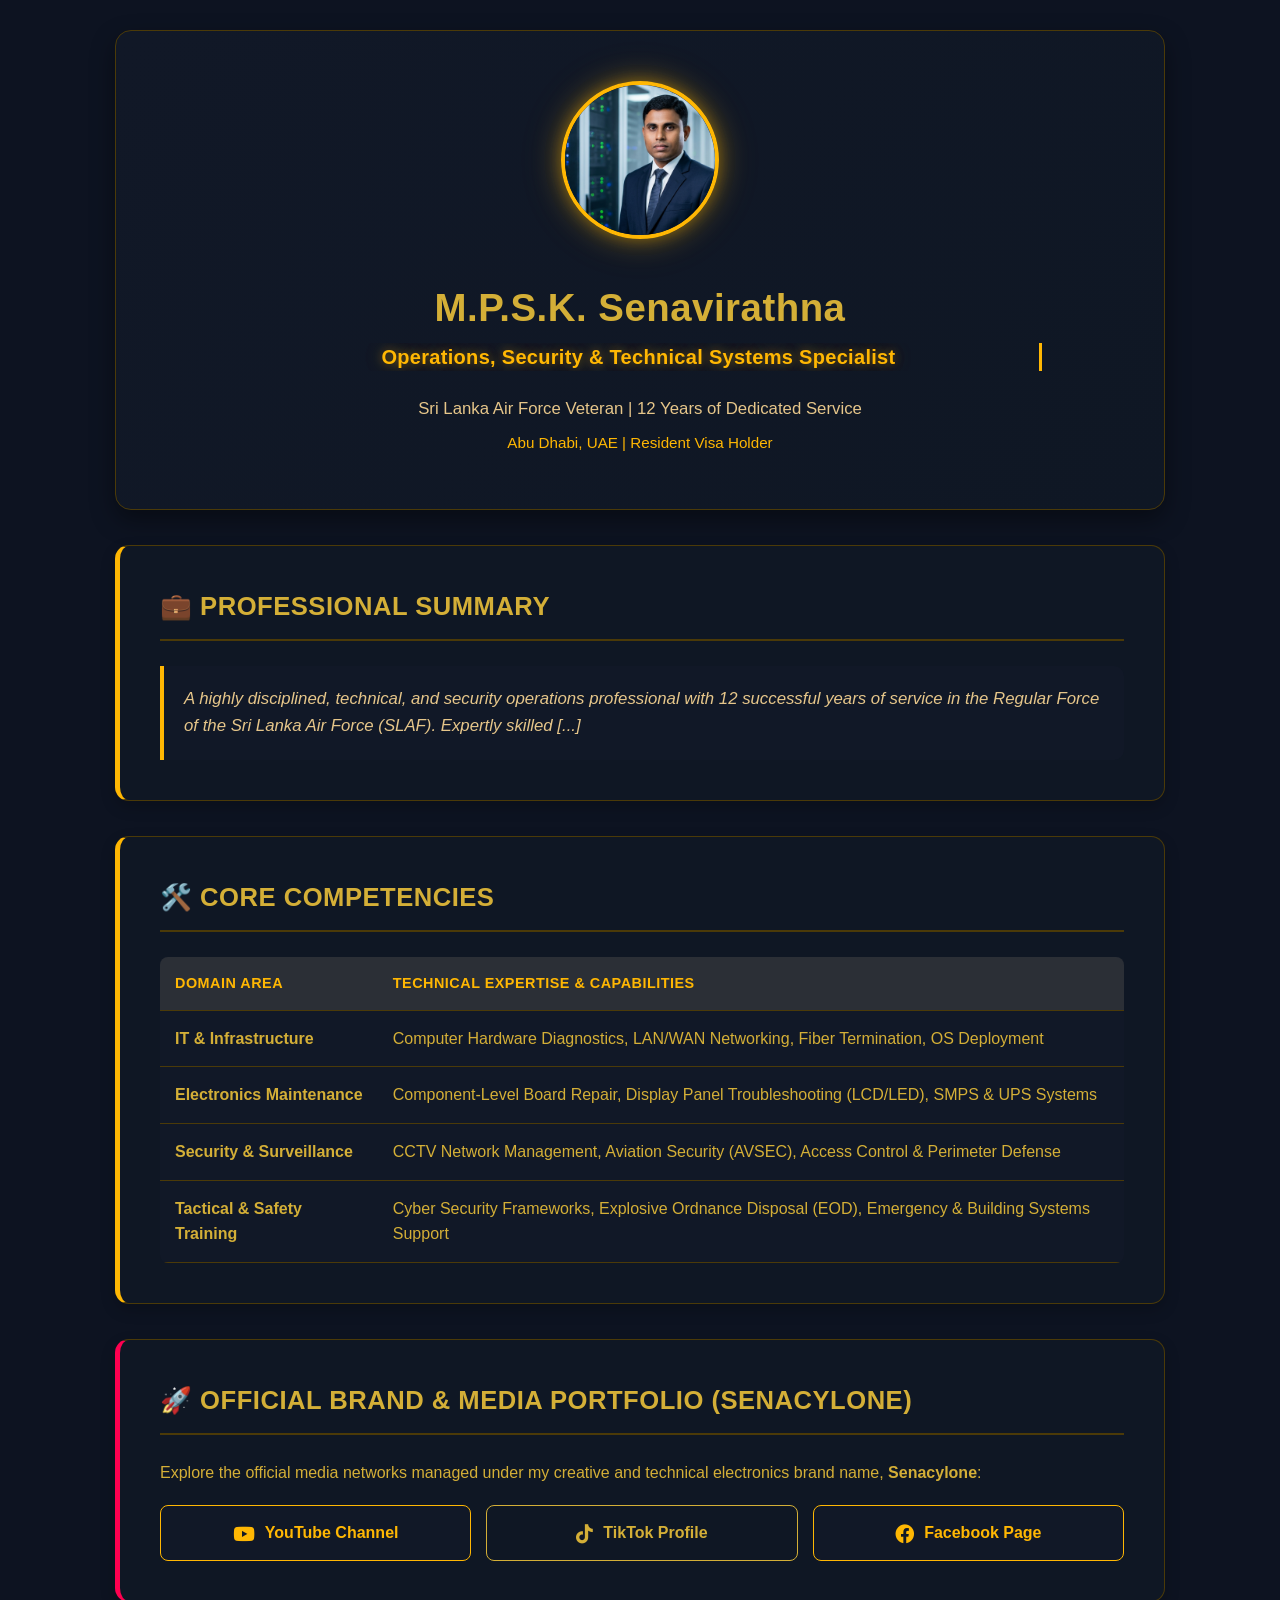
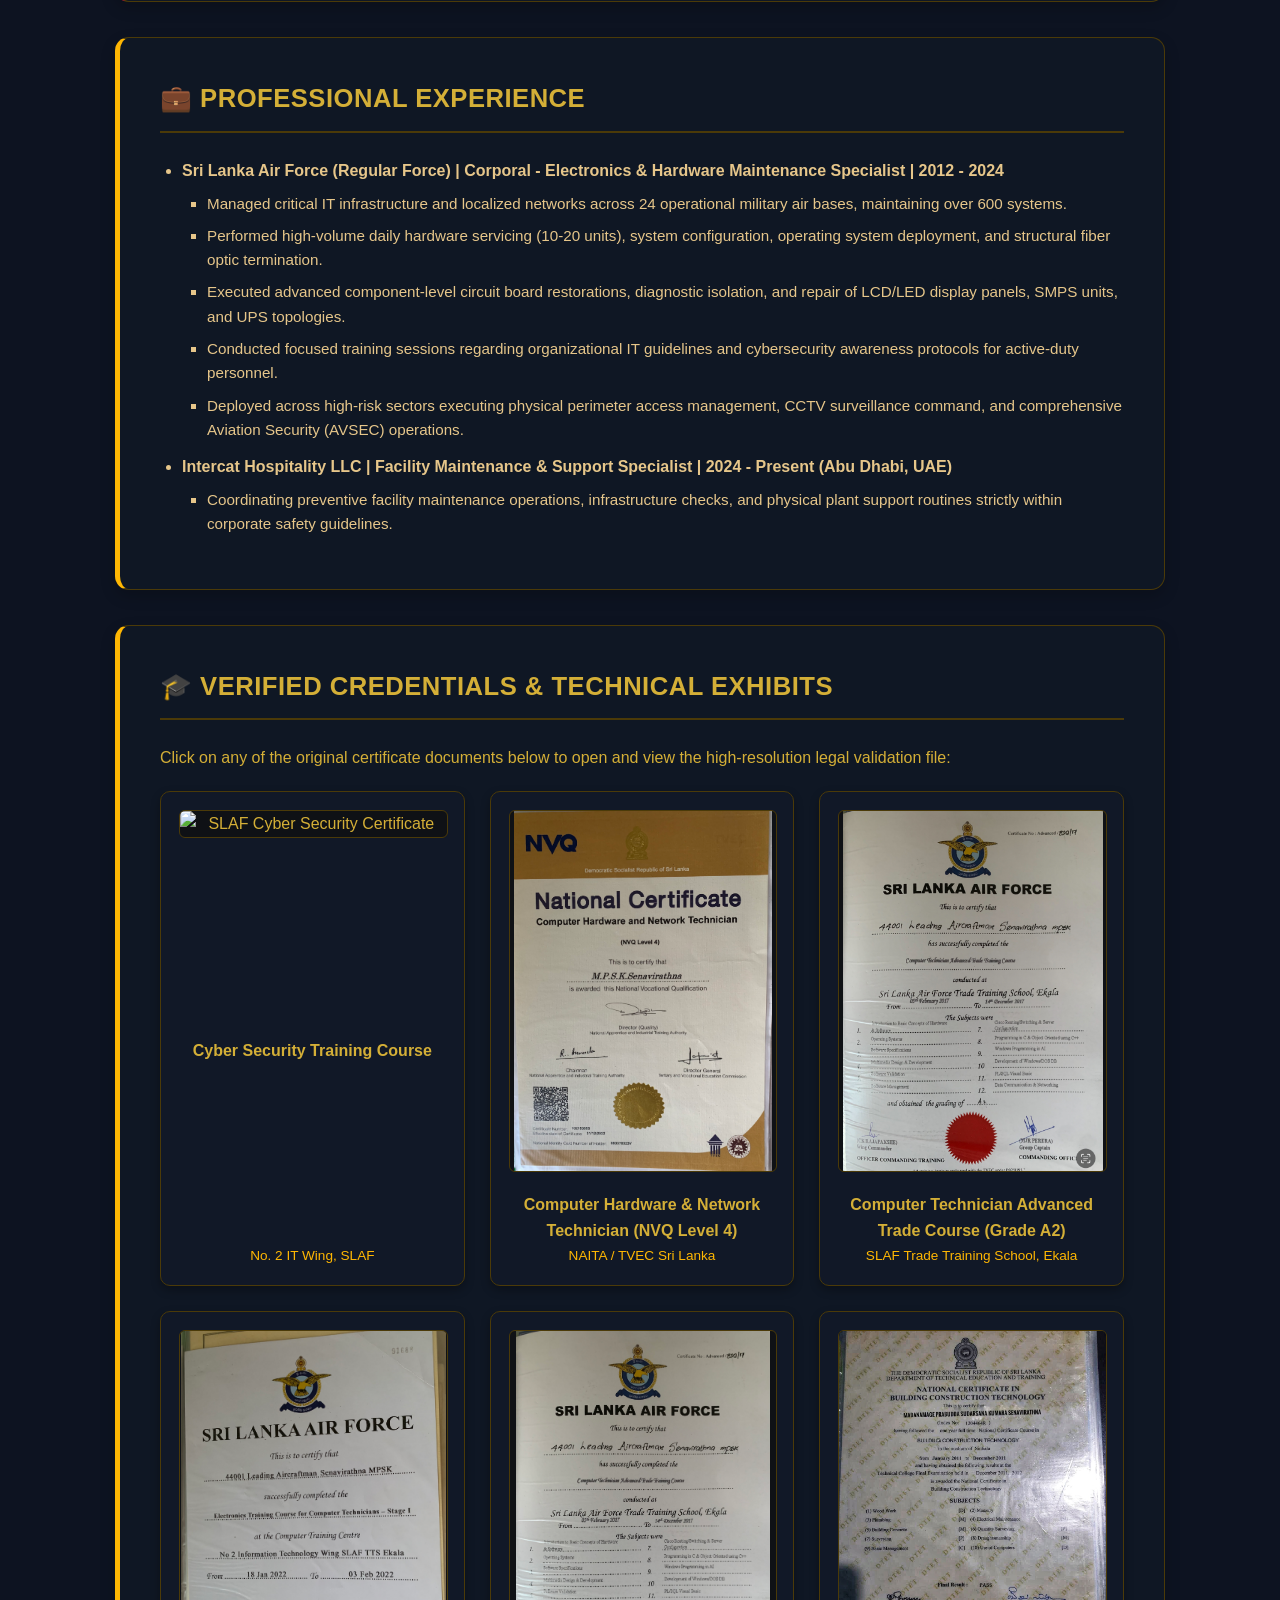
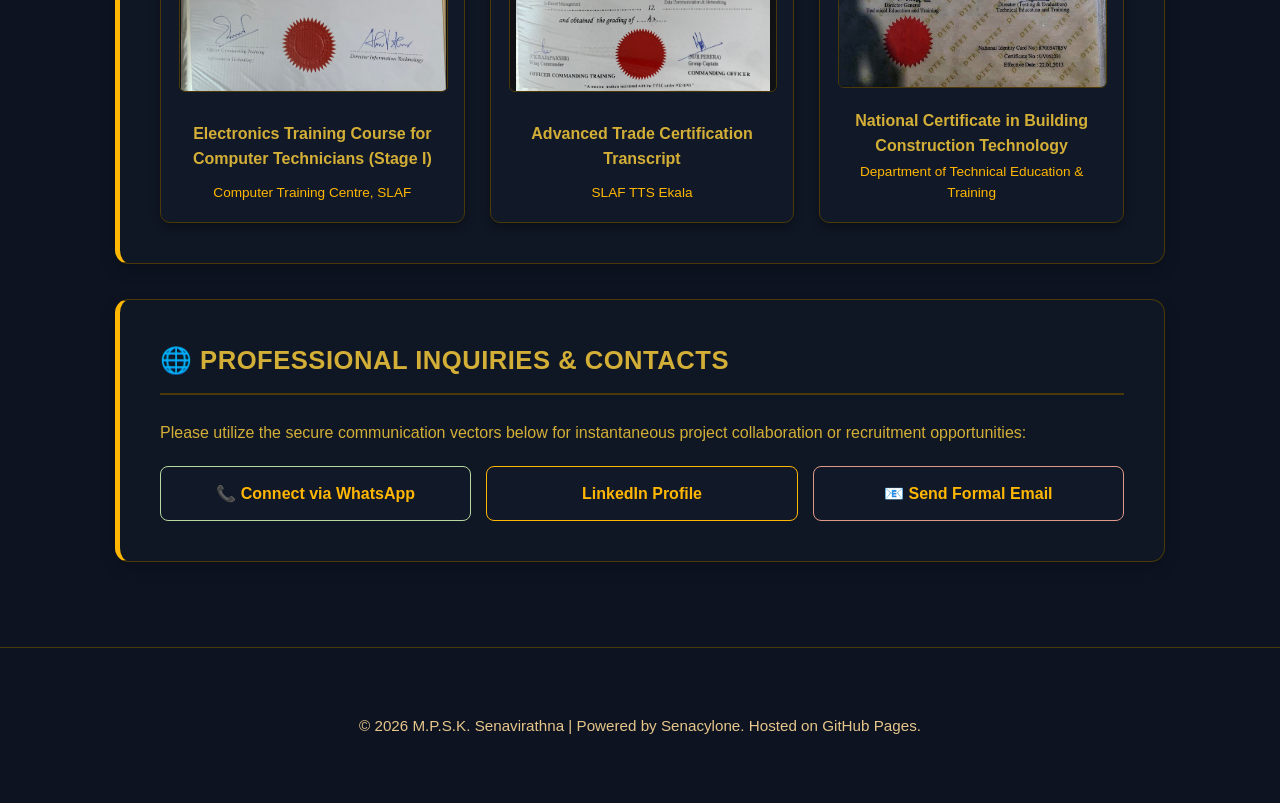
==== commit 2ec54e74: "Update social media buttons with Font Awesome brand icons" ====
--- a/index.html
+++ b/index.html
@@ -4,6 +4,7 @@
     <meta charset="UTF-8">
     <meta name="viewport" content="width=device-width, initial-scale=1.0">
     <title>M.P.S.K. Senavirathna | Professional Portfolio</title>
+    <link rel="stylesheet" href="https://cdnjs.cloudflare.com/ajax/libs/font-awesome/6.0.0/css/all.min.css">
     <style>
         :root {
             /* Deep Space Gold theme */
@@ -225,6 +226,7 @@
             display: flex;
             align-items: center;
             justify-content: center;
+            gap: 10px;
             padding: 14px;
             border-radius: 8px;
             text-decoration: none;
@@ -234,6 +236,10 @@
             background-color: var(--bg-card);
             border: 1px solid var(--border-color);
             transition: all 0.3s ease;
+        }
+
+        .btn i {
+            font-size: 1.2em;
         }
 
         .btn:hover {
@@ -482,9 +488,9 @@
             <h2>🚀 Official Brand & Media Portfolio (Senacylone)</h2>
             <p>Explore the official media networks managed under my creative and technical electronics brand name, <strong>Senacylone</strong>:</p>
             <div class="btn-grid">
-                <a href="https://youtube.com/@senacylone?si=-StDYshPjxc4JS94" class="btn btn-youtube" target="_blank">🎵 YouTube Channel</a>
-                <a href="https://www.tiktok.com/@senacylone4i?_r=1&_t=ZS-978mE2YN5t4" class="btn btn-tiktok" target="_blank">📱 TikTok Profile</a>
-                <a href="https://www.facebook.com/share/1E3swHhGu9/?mibextid=wwXIfr" class="btn btn-fb" target="_blank">👥 Facebook Page</a>
+                <a href="https://youtube.com/@senacylone?si=-StDYshPjxc4JS94" class="btn btn-youtube" target="_blank"><i class="fab fa-youtube"></i> YouTube Channel</a>
+                <a href="https://www.tiktok.com/@senacylone4i?_r=1&_t=ZS-978mE2YN5t4" class="btn btn-tiktok" target="_blank"><i class="fab fa-tiktok"></i> TikTok Profile</a>
+                <a href="https://www.facebook.com/share/1E3swHhGu9/?mibextid=wwXIfr" class="btn btn-fb" target="_blank"><i class="fab fa-facebook"></i> Facebook Page</a>
             </div>
         </section>
 
@@ -567,7 +573,7 @@
             <p>Please utilize the secure communication vectors below for instantaneous project collaboration or recruitment opportunities:</p>
             <div class="btn-grid">
                 <a href="https://wa.me/971547022532" class="btn btn-whatsapp" target="_blank">📞 Connect via WhatsApp</a>
-                <a href="https://www.linkedin.com/in/senacylone-senavirathna-mpsk-0aba2b25b?utm_source=share_via&utm_content=profile&utm_medium=member_ios" class="btn btn-linkedin" target="_blank">���[...]</a>
+                <a href="https://www.linkedin.com/in/senacylone-senavirathna-mpsk-0aba2b25b?utm_source=share_via&utm_content=profile&utm_medium=member_ios" class="btn btn-linkedin" target="_blank">LinkedIn Profile</a>
                 <a href="mailto:fsnansb@gmail.com" class="btn btn-email">📧 Send Formal Email</a>
             </div>
         </section>
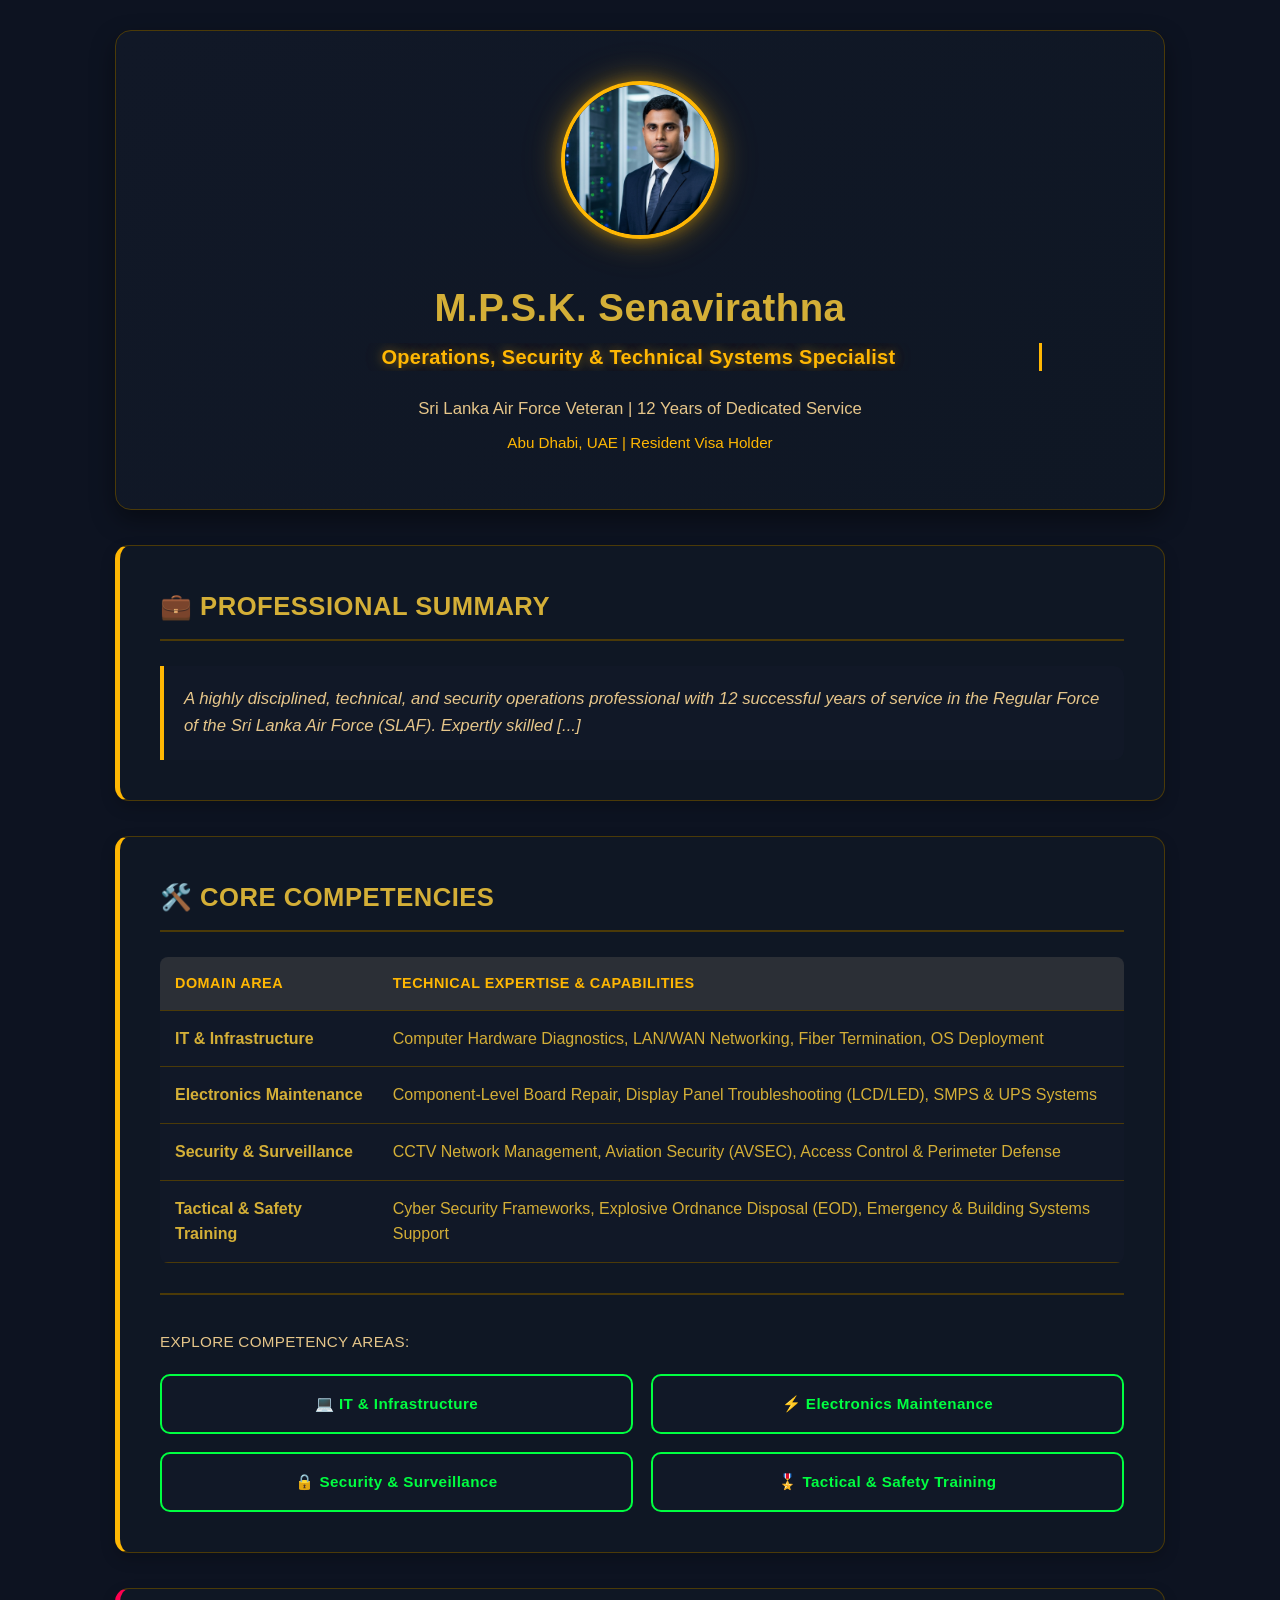
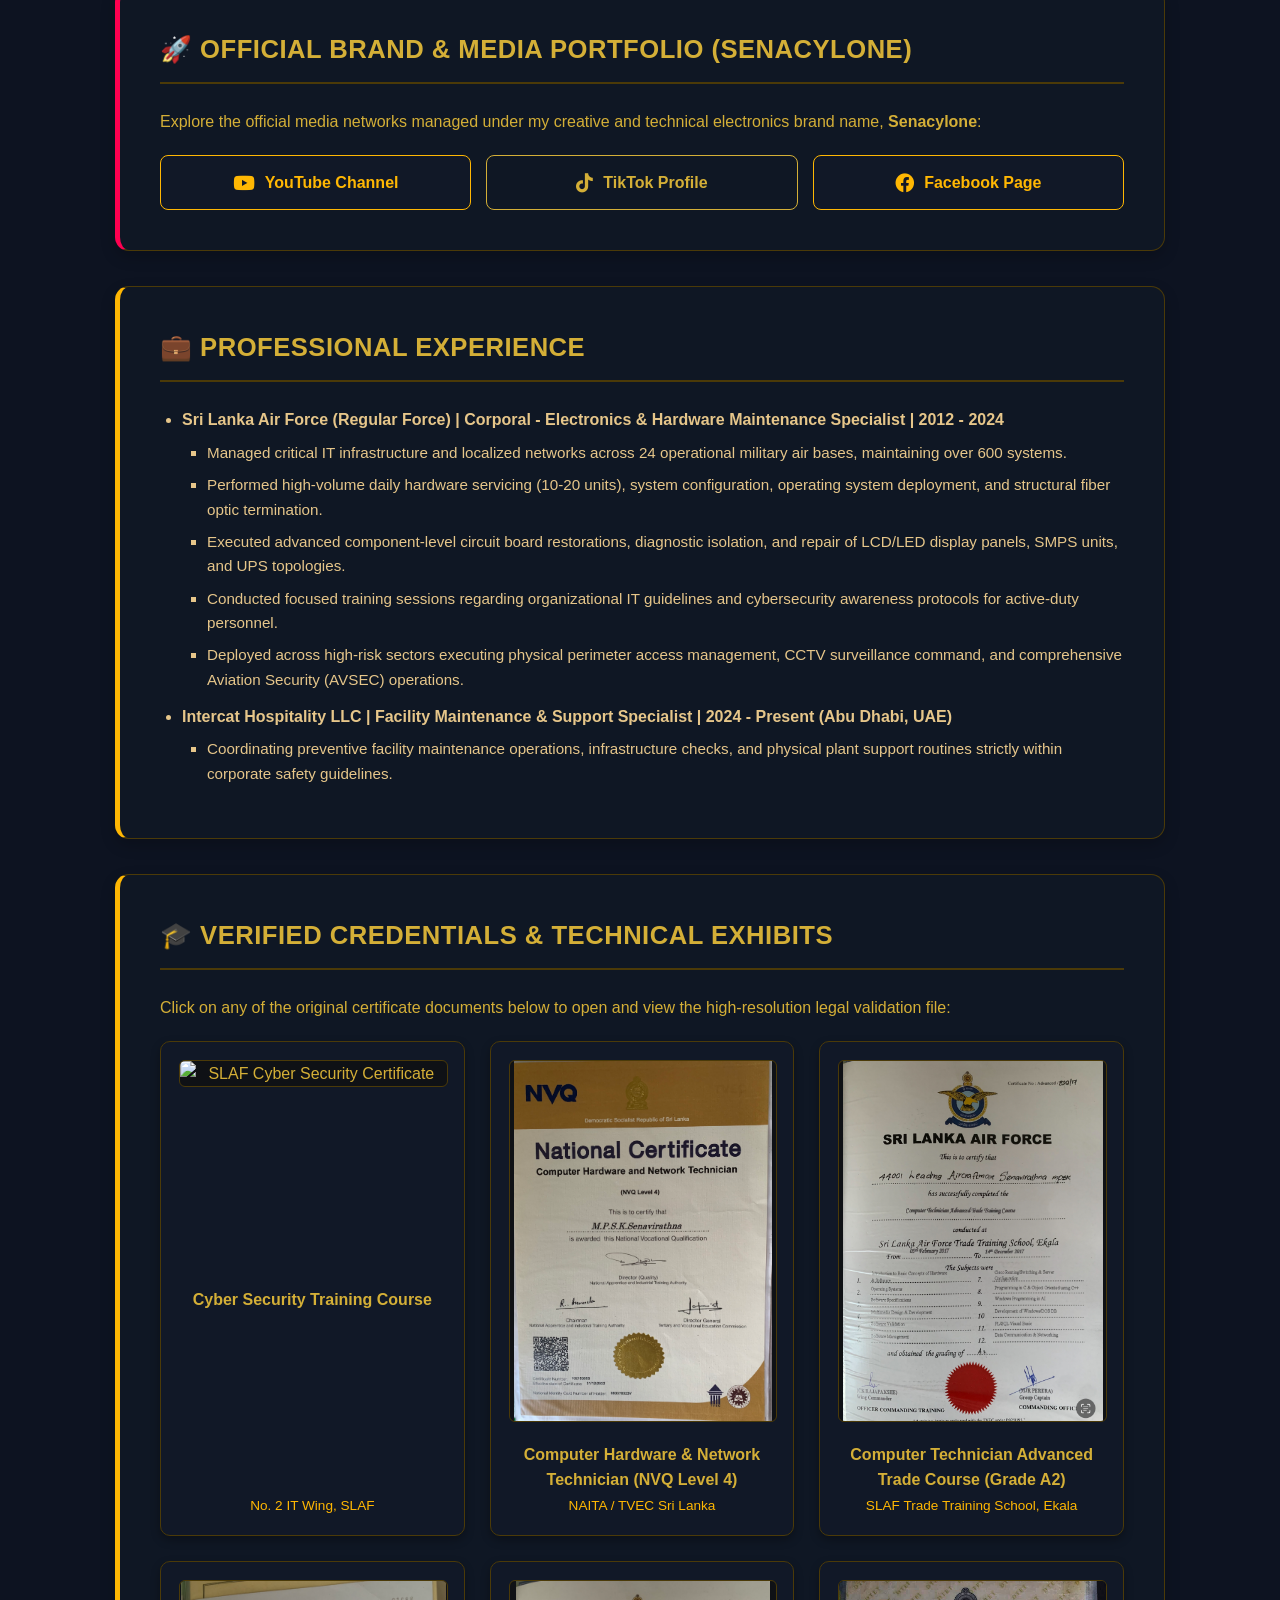
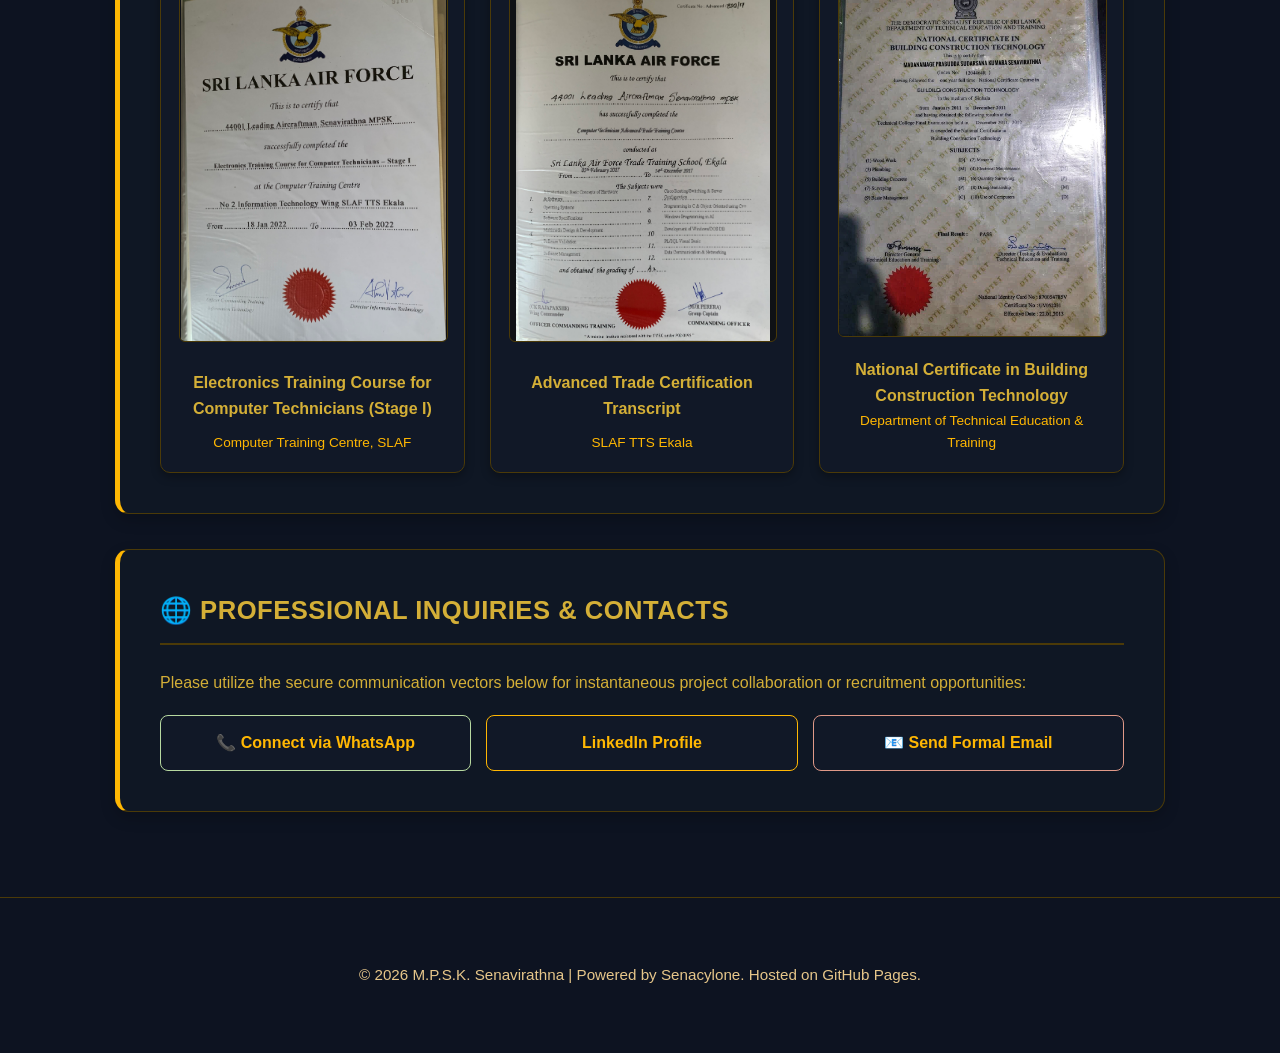
==== commit 94a41aa7: "Add interactive neon green competency buttons with hover animations" ====
--- a/index.html
+++ b/index.html
@@ -16,6 +16,7 @@
             --text-muted: #e6c68a; /* muted gold for secondary text */
             --border-color: #4b3a08; /* darker gold/brown for subtle borders */
             --neon-gold: #ffb703; /* neon glow color replaced with gold */
+            --neon-green: #00ff41; /* neon green for competency buttons */
         }
 
         body {
@@ -265,6 +266,92 @@
         .btn-email { border-color: #e09988; color: var(--accent-color); }
         .btn-email:hover { background-color: var(--accent-color); color: var(--bg-primary); }
 
+        /* ============================================
+           NEON GREEN COMPETENCY BUTTONS STYLES
+           ============================================ */
+
+        /* Pulsing glow animation */
+        @keyframes neon-pulse {
+            0%, 100% {
+                box-shadow: 
+                    0 0 10px rgba(0, 255, 65, 0.4),
+                    0 0 20px rgba(0, 255, 65, 0.2),
+                    inset 0 0 10px rgba(0, 255, 65, 0.1);
+                border-color: var(--neon-green);
+            }
+            50% {
+                box-shadow: 
+                    0 0 20px rgba(0, 255, 65, 0.6),
+                    0 0 40px rgba(0, 255, 65, 0.4),
+                    inset 0 0 15px rgba(0, 255, 65, 0.2);
+                border-color: var(--neon-green);
+            }
+        }
+
+        /* Intense hover glow animation */
+        @keyframes neon-hover-glow {
+            0%, 100% {
+                box-shadow: 
+                    0 0 15px rgba(0, 255, 65, 0.6),
+                    0 0 30px rgba(0, 255, 65, 0.5),
+                    0 0 45px rgba(0, 255, 65, 0.3),
+                    inset 0 0 20px rgba(0, 255, 65, 0.25);
+            }
+            50% {
+                box-shadow: 
+                    0 0 25px rgba(0, 255, 65, 0.8),
+                    0 0 50px rgba(0, 255, 65, 0.6),
+                    0 0 70px rgba(0, 255, 65, 0.4),
+                    inset 0 0 25px rgba(0, 255, 65, 0.3);
+            }
+        }
+
+        /* Competency buttons grid */
+        .competency-grid {
+            display: grid;
+            grid-template-columns: repeat(auto-fit, minmax(240px, 1fr));
+            gap: 18px;
+            margin-top: 20px;
+        }
+
+        /* Competency button styling */
+        .competency-btn {
+            display: flex;
+            align-items: center;
+            justify-content: center;
+            padding: 18px 20px;
+            background-color: var(--bg-card);
+            border: 2px solid var(--neon-green);
+            border-radius: 10px;
+            color: var(--neon-green);
+            font-weight: 700;
+            font-size: 0.95em;
+            text-decoration: none;
+            cursor: pointer;
+            letter-spacing: 0.4px;
+            transition: all 0.4s ease;
+            animation: neon-pulse 2.5s ease-in-out infinite;
+            text-align: center;
+            min-height: 60px;
+            box-sizing: border-box;
+        }
+
+        /* Competency button hover state */
+        .competency-btn:hover {
+            animation: neon-hover-glow 1.2s ease-in-out infinite;
+            transform: translateY(-4px);
+            background-color: rgba(0, 255, 65, 0.08);
+            color: var(--neon-green);
+            font-weight: 700;
+            letter-spacing: 0.6px;
+        }
+
+        /* Competency button active/click state */
+        .competency-btn:active {
+            transform: translateY(-2px);
+            animation: neon-hover-glow 0.6s ease-in-out infinite;
+        }
+
         /* Document and Certificate Photo Gallery Grid */
         .cert-gallery {
             display: grid;
@@ -336,6 +423,10 @@
                 max-width: 800px;
                 margin: 0 auto;
             }
+
+            .competency-grid {
+                grid-template-columns: repeat(2, 1fr);
+            }
         }
 
         /* Tablet - Allow natural wrapping */
@@ -365,6 +456,17 @@
 
             h2 {
                 font-size: 1.4em;
+            }
+
+            .competency-grid {
+                grid-template-columns: repeat(2, 1fr);
+                gap: 14px;
+            }
+
+            .competency-btn {
+                font-size: 0.9em;
+                padding: 16px 15px;
+                min-height: 55px;
             }
         }
 
@@ -425,6 +527,17 @@
             .cert-gallery {
                 grid-template-columns: 1fr;
                 gap: 18px;
+            }
+
+            .competency-grid {
+                grid-template-columns: 1fr;
+                gap: 12px;
+            }
+
+            .competency-btn {
+                font-size: 0.9em;
+                padding: 15px 12px;
+                min-height: 52px;
             }
         }
     </style>
@@ -481,6 +594,25 @@
                     </tr>
                 </tbody>
             </table>
+
+            <!-- INTERACTIVE COMPETENCY BUTTONS -->
+            <div style="margin-top: 30px; padding-top: 20px; border-top: 2px solid var(--border-color);">
+                <p style="color: var(--text-muted); font-size: 0.95em; margin-bottom: 18px; text-transform: uppercase; letter-spacing: 0.3px;">Explore Competency Areas:</p>
+                <div class="competency-grid">
+                    <button class="competency-btn" onclick="alert('IT & Infrastructure: Computer Hardware Diagnostics, LAN/WAN Networking, Fiber Termination, OS Deployment')">
+                        💻 IT & Infrastructure
+                    </button>
+                    <button class="competency-btn" onclick="alert('Electronics Maintenance: Component-Level Board Repair, Display Panel Troubleshooting (LCD/LED), SMPS & UPS Systems')">
+                        ⚡ Electronics Maintenance
+                    </button>
+                    <button class="competency-btn" onclick="alert('Security & Surveillance: CCTV Network Management, Aviation Security (AVSEC), Access Control & Perimeter Defense')">
+                        🔒 Security & Surveillance
+                    </button>
+                    <button class="competency-btn" onclick="alert('Tactical & Safety Training: Cyber Security Frameworks, Explosive Ordnance Disposal (EOD), Emergency & Building Systems Support')">
+                        🎖️ Tactical & Safety Training
+                    </button>
+                </div>
+            </div>
         </section>
 
         <!-- BRAND & SOCIAL PORTFOLIO -->
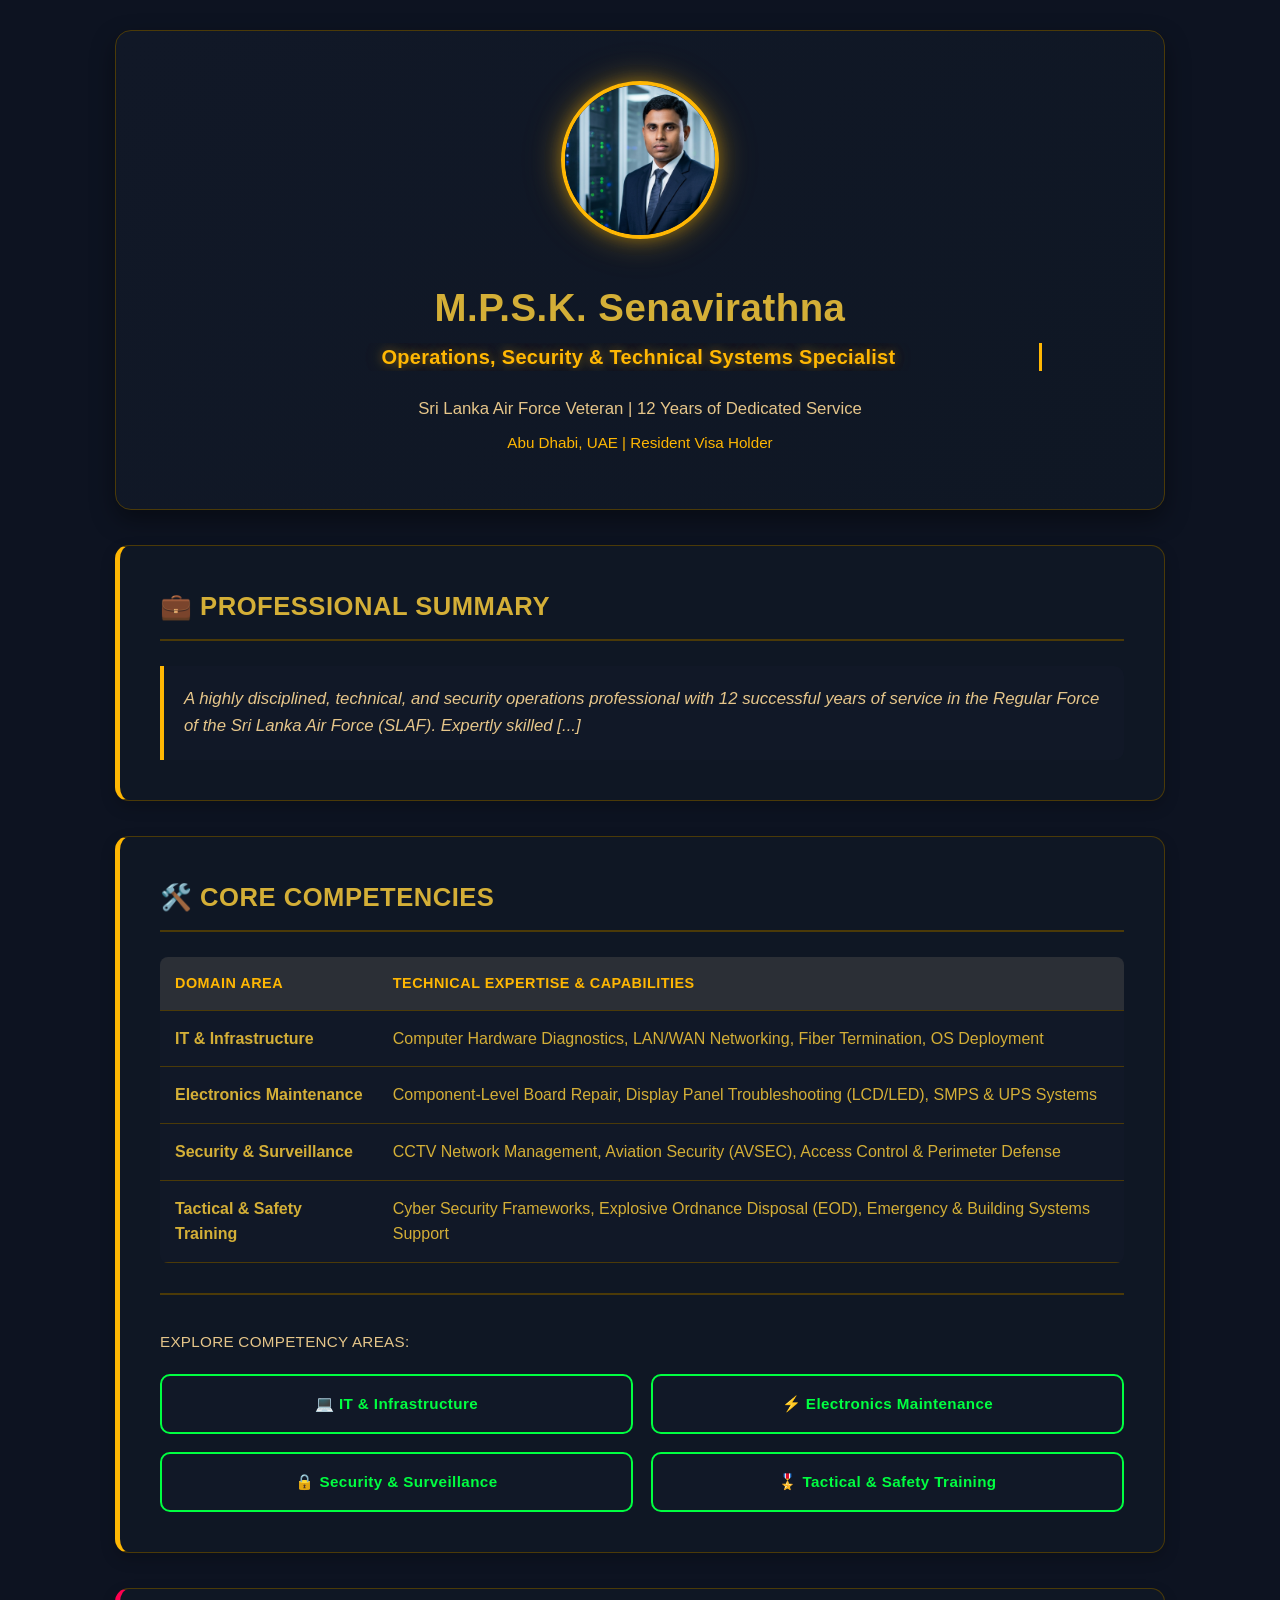
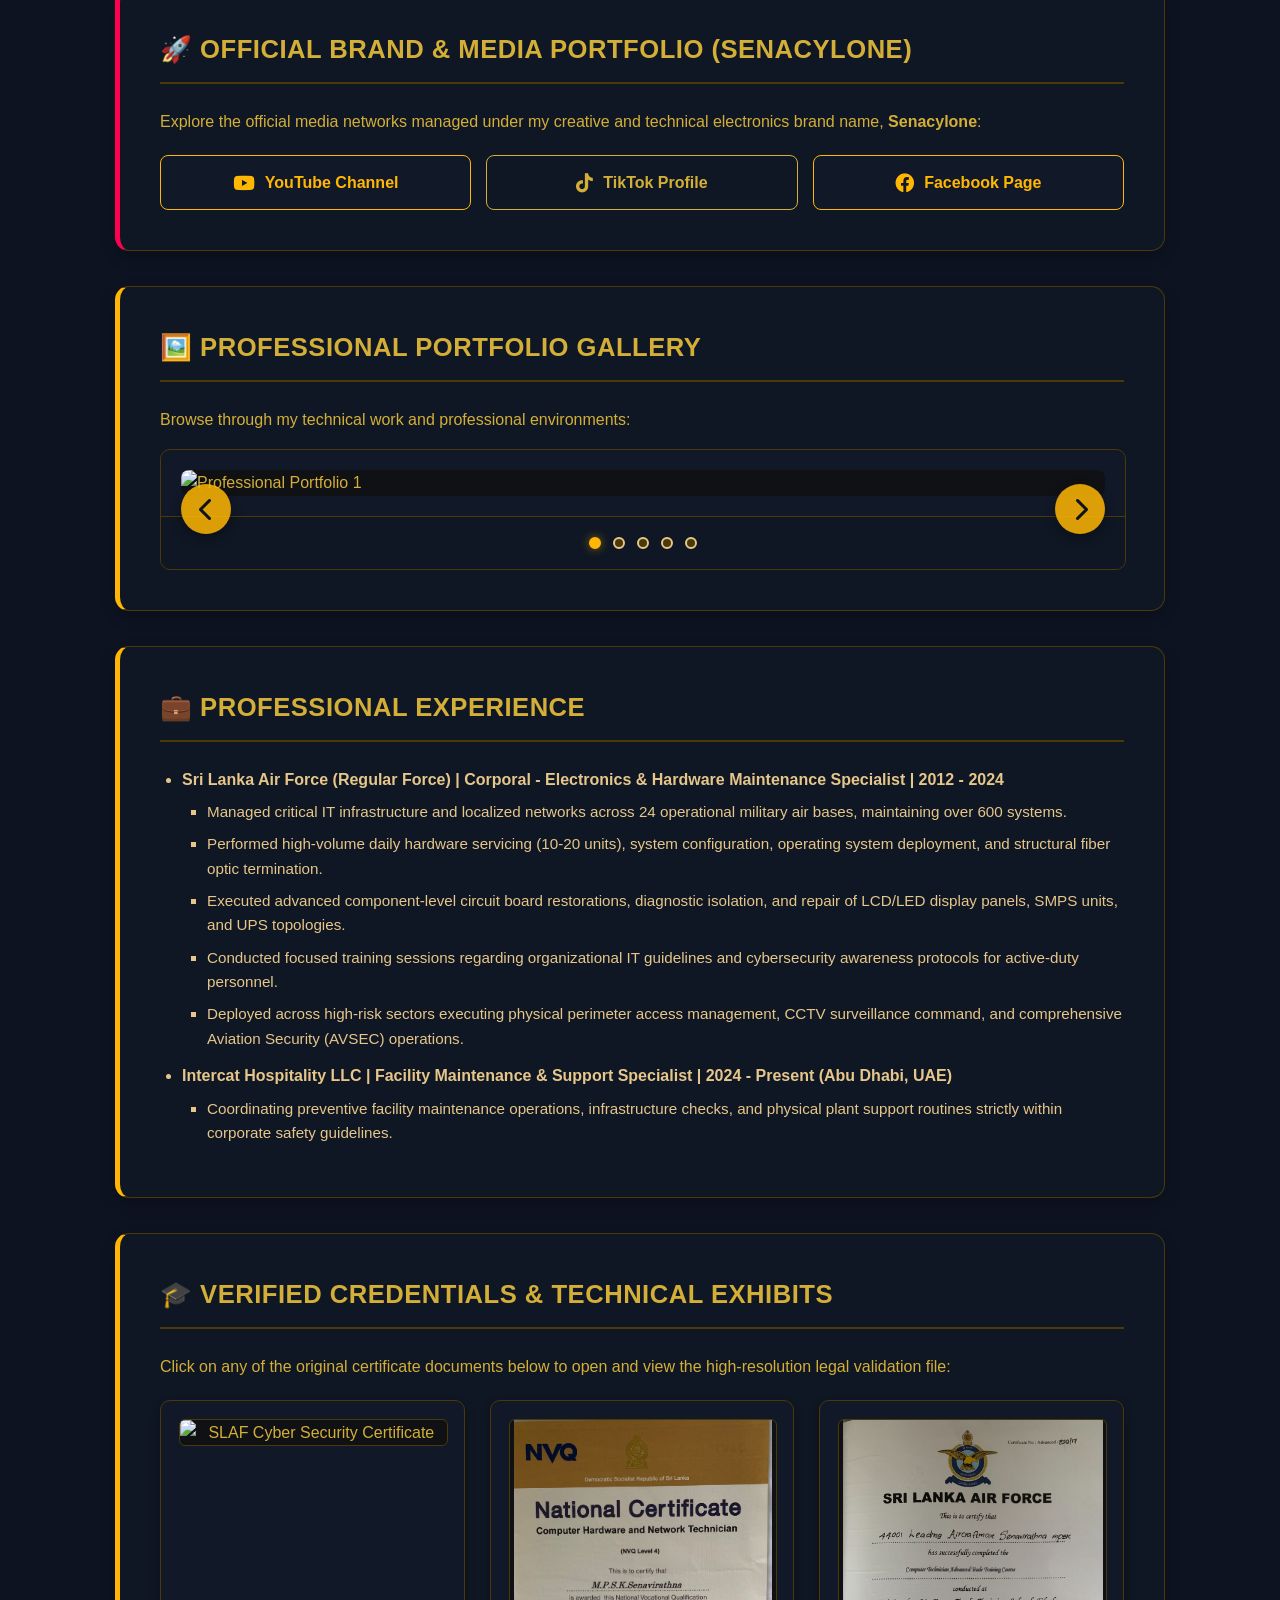
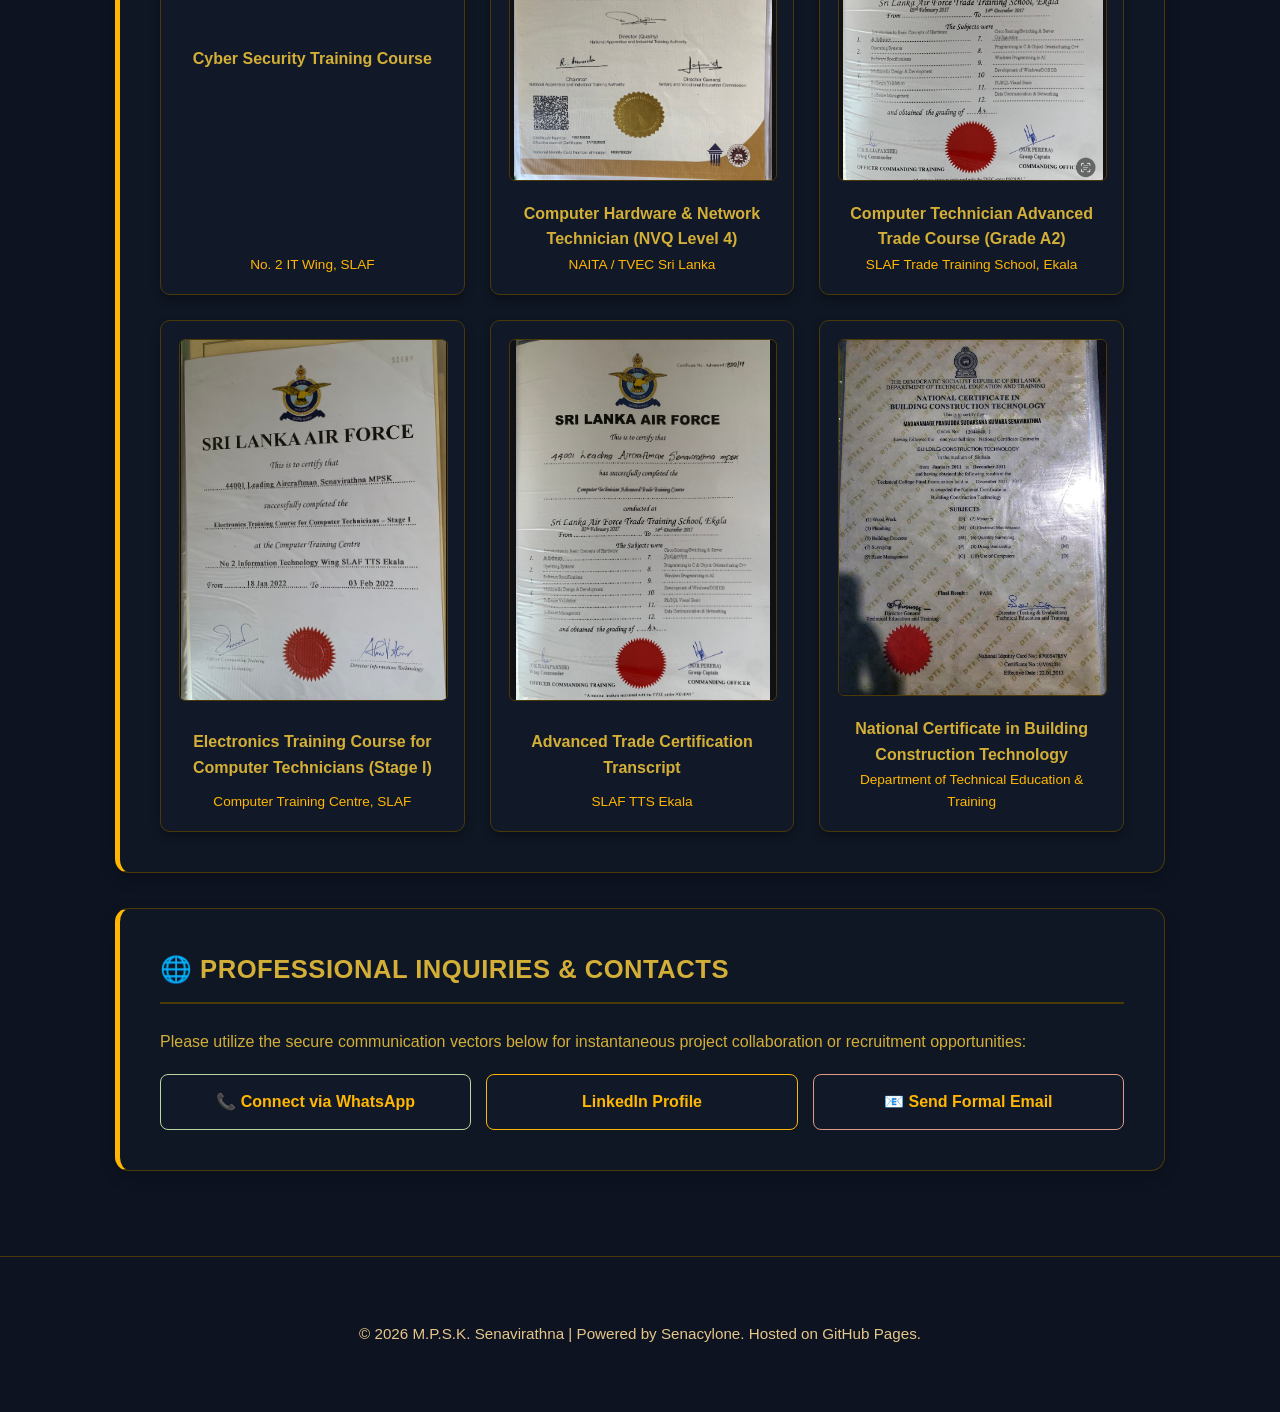
==== commit 0390ec1e: "Integrate carousel component into index.html" ====
--- a/index.html
+++ b/index.html
@@ -5,6 +5,7 @@
     <meta name="viewport" content="width=device-width, initial-scale=1.0">
     <title>M.P.S.K. Senavirathna | Professional Portfolio</title>
     <link rel="stylesheet" href="https://cdnjs.cloudflare.com/ajax/libs/font-awesome/6.0.0/css/all.min.css">
+    <link rel="stylesheet" href="carousel-styles.css">
     <style>
         :root {
             /* Deep Space Gold theme */
@@ -626,6 +627,57 @@
             </div>
         </section>
 
+        <!-- PROFESSIONAL PORTFOLIO GALLERY CAROUSEL -->
+        <section>
+            <h2>🖼️ Professional Portfolio Gallery</h2>
+            <p>Browse through my technical work and professional environments:</p>
+            
+            <!-- Carousel Container -->
+            <div class="carousel-wrapper">
+                <div class="carousel-container">
+                    <div class="carousel-track">
+                        <!-- Slide 1 -->
+                        <div class="carousel-slide">
+                            <img src="image_1.png" alt="Professional Portfolio 1" class="carousel-img">
+                        </div>
+                        <!-- Slide 2 -->
+                        <div class="carousel-slide">
+                            <img src="image_2.png" alt="Professional Portfolio 2" class="carousel-img">
+                        </div>
+                        <!-- Slide 3 -->
+                        <div class="carousel-slide">
+                            <img src="image_3.png" alt="Professional Portfolio 3" class="carousel-img">
+                        </div>
+                        <!-- Slide 4 -->
+                        <div class="carousel-slide">
+                            <img src="image_4.png" alt="Professional Portfolio 4" class="carousel-img">
+                        </div>
+                        <!-- Slide 5 -->
+                        <div class="carousel-slide">
+                            <img src="image_5.png" alt="Professional Portfolio 5" class="carousel-img">
+                        </div>
+                    </div>
+                </div>
+
+                <!-- Navigation Arrows -->
+                <button class="carousel-btn carousel-btn-prev" aria-label="Previous slide">
+                    <i class="fas fa-chevron-left"></i>
+                </button>
+                <button class="carousel-btn carousel-btn-next" aria-label="Next slide">
+                    <i class="fas fa-chevron-right"></i>
+                </button>
+
+                <!-- Carousel Indicators -->
+                <div class="carousel-indicators">
+                    <button class="indicator active" aria-label="Go to slide 1" data-slide="0"></button>
+                    <button class="indicator" aria-label="Go to slide 2" data-slide="1"></button>
+                    <button class="indicator" aria-label="Go to slide 3" data-slide="2"></button>
+                    <button class="indicator" aria-label="Go to slide 4" data-slide="3"></button>
+                    <button class="indicator" aria-label="Go to slide 5" data-slide="4"></button>
+                </div>
+            </div>
+        </section>
+
         <!-- WORK EXPERIENCE -->
         <section>
             <h2>💼 Professional Experience</h2>
@@ -716,5 +768,8 @@
         <p>&copy; 2026 M.P.S.K. Senavirathna | Powered by Senacylone. Hosted on GitHub Pages.</p>
     </footer>
 
+    <!-- Load Carousel JavaScript -->
+    <script src="carousel-script.js"></script>
+
 </body>
 </html>
--- a/carousel-styles.css
+++ b/carousel-styles.css
@@ -0,0 +1,202 @@
+/* ============================================
+   CAROUSEL COMPONENT STYLES
+   ============================================ */
+
+/* Carousel Wrapper Container */
+.carousel-wrapper {
+    position: relative;
+    width: 100%;
+    max-width: 100%;
+    margin: 0 auto;
+    overflow: hidden;
+    border-radius: 10px;
+    background-color: var(--bg-card);
+    border: 1px solid var(--border-color);
+}
+
+/* Carousel Main Container */
+.carousel-container {
+    width: 100%;
+    overflow: hidden;
+    border-radius: 10px;
+    background-color: var(--bg-card);
+}
+
+/* Carousel Track - holds all slides */
+.carousel-track {
+    display: flex;
+    transition: transform 0.6s cubic-bezier(0.4, 0.0, 0.2, 1);
+    width: 100%;
+}
+
+/* Individual Carousel Slides */
+.carousel-slide {
+    min-width: 100%;
+    width: 100%;
+    height: auto;
+    display: flex;
+    align-items: center;
+    justify-content: center;
+    background-color: var(--bg-card);
+    padding: 20px;
+    box-sizing: border-box;
+}
+
+/* Carousel Images */
+.carousel-img {
+    width: 100%;
+    height: auto;
+    max-height: 500px;
+    object-fit: contain;
+    border-radius: 8px;
+    display: block;
+    background-color: #0f1115;
+}
+
+/* Carousel Navigation Buttons */
+.carousel-btn {
+    position: absolute;
+    top: 50%;
+    transform: translateY(-50%);
+    background-color: rgba(255, 183, 3, 0.85);
+    color: var(--bg-primary);
+    border: none;
+    width: 50px;
+    height: 50px;
+    border-radius: 50%;
+    font-size: 1.5em;
+    cursor: pointer;
+    display: flex;
+    align-items: center;
+    justify-content: center;
+    transition: all 0.3s ease;
+    z-index: 10;
+    box-shadow: 0 4px 12px rgba(0, 0, 0, 0.3);
+}
+
+.carousel-btn:hover {
+    background-color: var(--neon-gold);
+    box-shadow: 0 6px 18px rgba(255, 183, 3, 0.5);
+    transform: translateY(-50%) scale(1.1);
+}
+
+.carousel-btn:active {
+    transform: translateY(-50%) scale(0.95);
+}
+
+/* Previous Button */
+.carousel-btn-prev {
+    left: 20px;
+}
+
+/* Next Button */
+.carousel-btn-next {
+    right: 20px;
+}
+
+/* Carousel Indicators/Dots */
+.carousel-indicators {
+    display: flex;
+    justify-content: center;
+    gap: 12px;
+    padding: 20px;
+    background-color: rgba(15, 23, 36, 0.8);
+    border-top: 1px solid var(--border-color);
+}
+
+/* Individual Indicator Dots */
+.indicator {
+    width: 12px;
+    height: 12px;
+    border-radius: 50%;
+    background-color: var(--border-color);
+    border: 2px solid var(--text-muted);
+    cursor: pointer;
+    transition: all 0.3s ease;
+    padding: 0;
+}
+
+.indicator:hover {
+    background-color: var(--text-muted);
+    transform: scale(1.15);
+}
+
+.indicator.active {
+    background-color: var(--accent-color);
+    border-color: var(--accent-color);
+    box-shadow: 0 0 10px rgba(255, 183, 3, 0.5);
+}
+
+/* ============================================
+   RESPONSIVE CAROUSEL STYLES
+   ============================================ */
+
+/* Tablet/Medium Screens */
+@media (max-width: 768px) {
+    .carousel-btn {
+        width: 45px;
+        height: 45px;
+        font-size: 1.3em;
+    }
+
+    .carousel-btn-prev {
+        left: 15px;
+    }
+
+    .carousel-btn-next {
+        right: 15px;
+    }
+
+    .carousel-img {
+        max-height: 400px;
+    }
+
+    .carousel-slide {
+        padding: 15px;
+    }
+
+    .carousel-indicators {
+        padding: 15px;
+        gap: 10px;
+    }
+
+    .indicator {
+        width: 10px;
+        height: 10px;
+    }
+}
+
+/* Mobile/Small Screens */
+@media (max-width: 480px) {
+    .carousel-btn {
+        width: 40px;
+        height: 40px;
+        font-size: 1.1em;
+    }
+
+    .carousel-btn-prev {
+        left: 10px;
+    }
+
+    .carousel-btn-next {
+        right: 10px;
+    }
+
+    .carousel-img {
+        max-height: 300px;
+    }
+
+    .carousel-slide {
+        padding: 10px;
+    }
+
+    .carousel-indicators {
+        padding: 12px;
+        gap: 8px;
+    }
+
+    .indicator {
+        width: 8px;
+        height: 8px;
+    }
+}
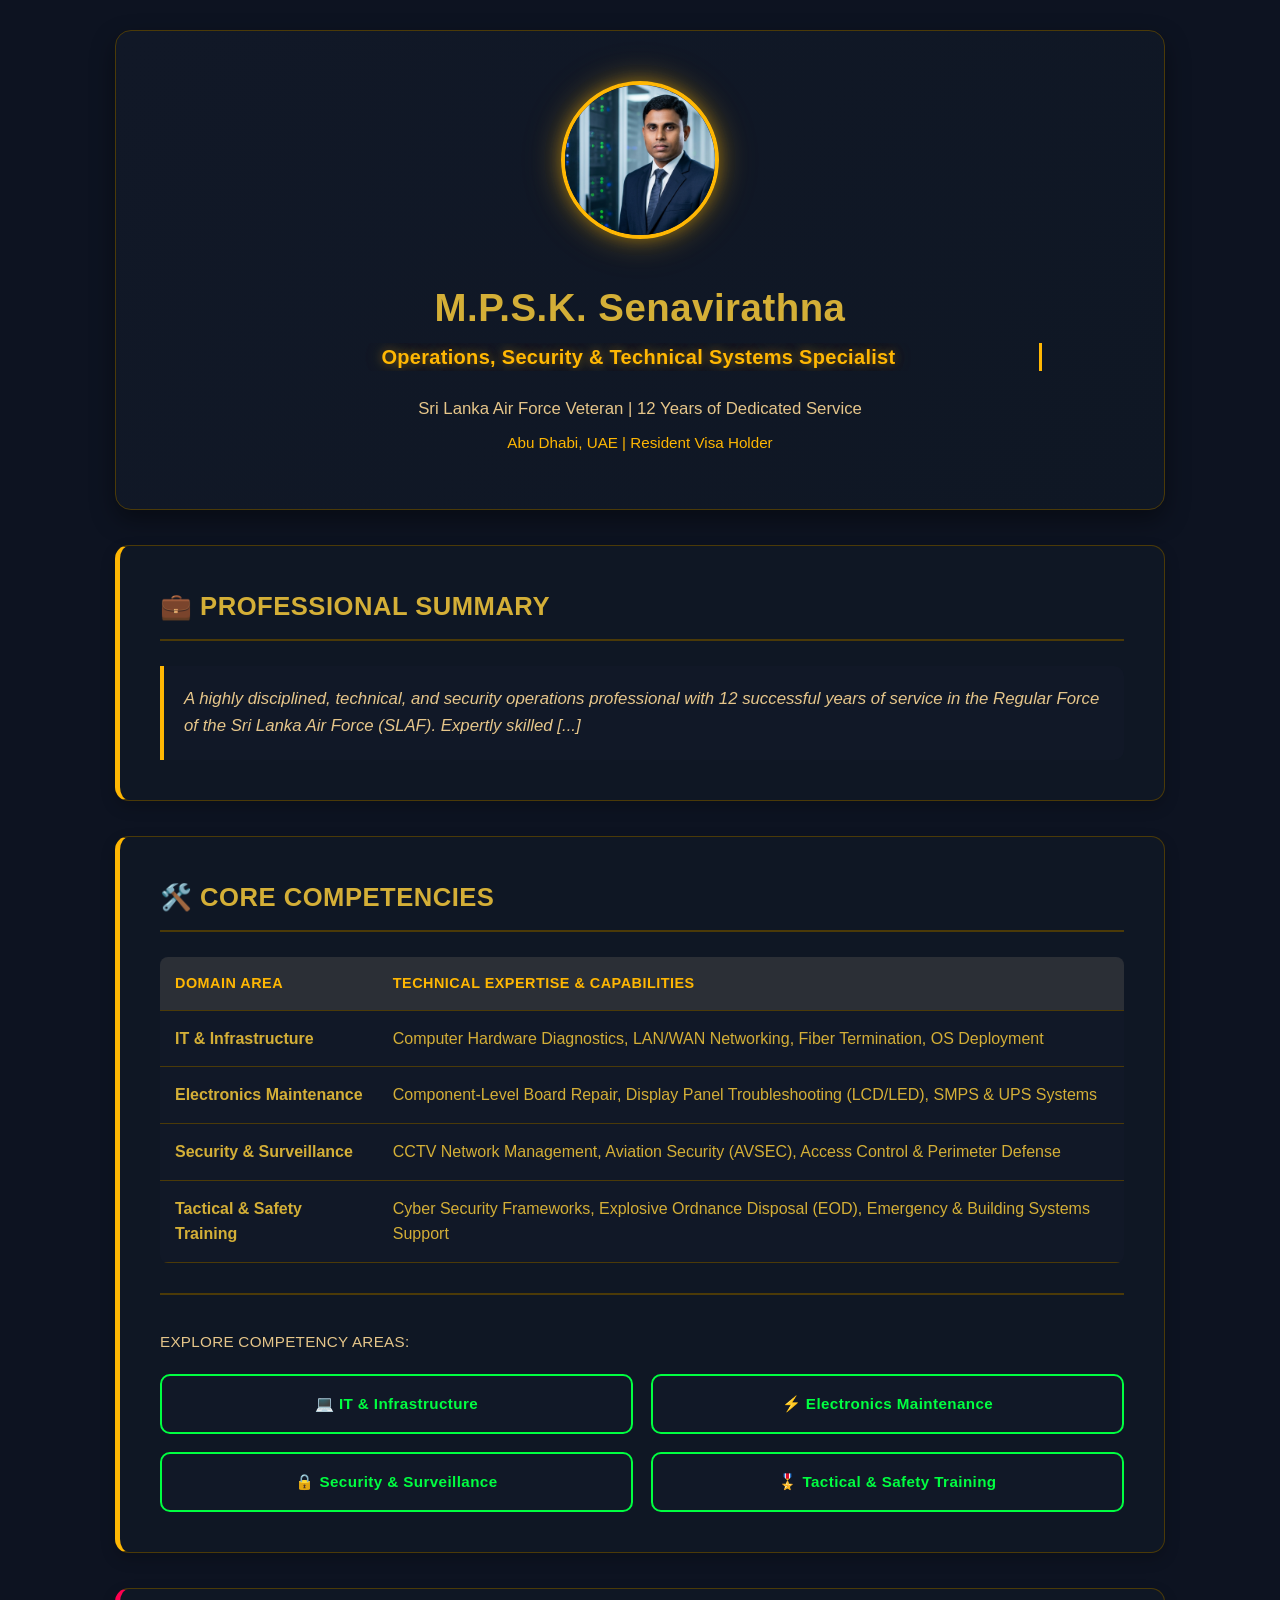
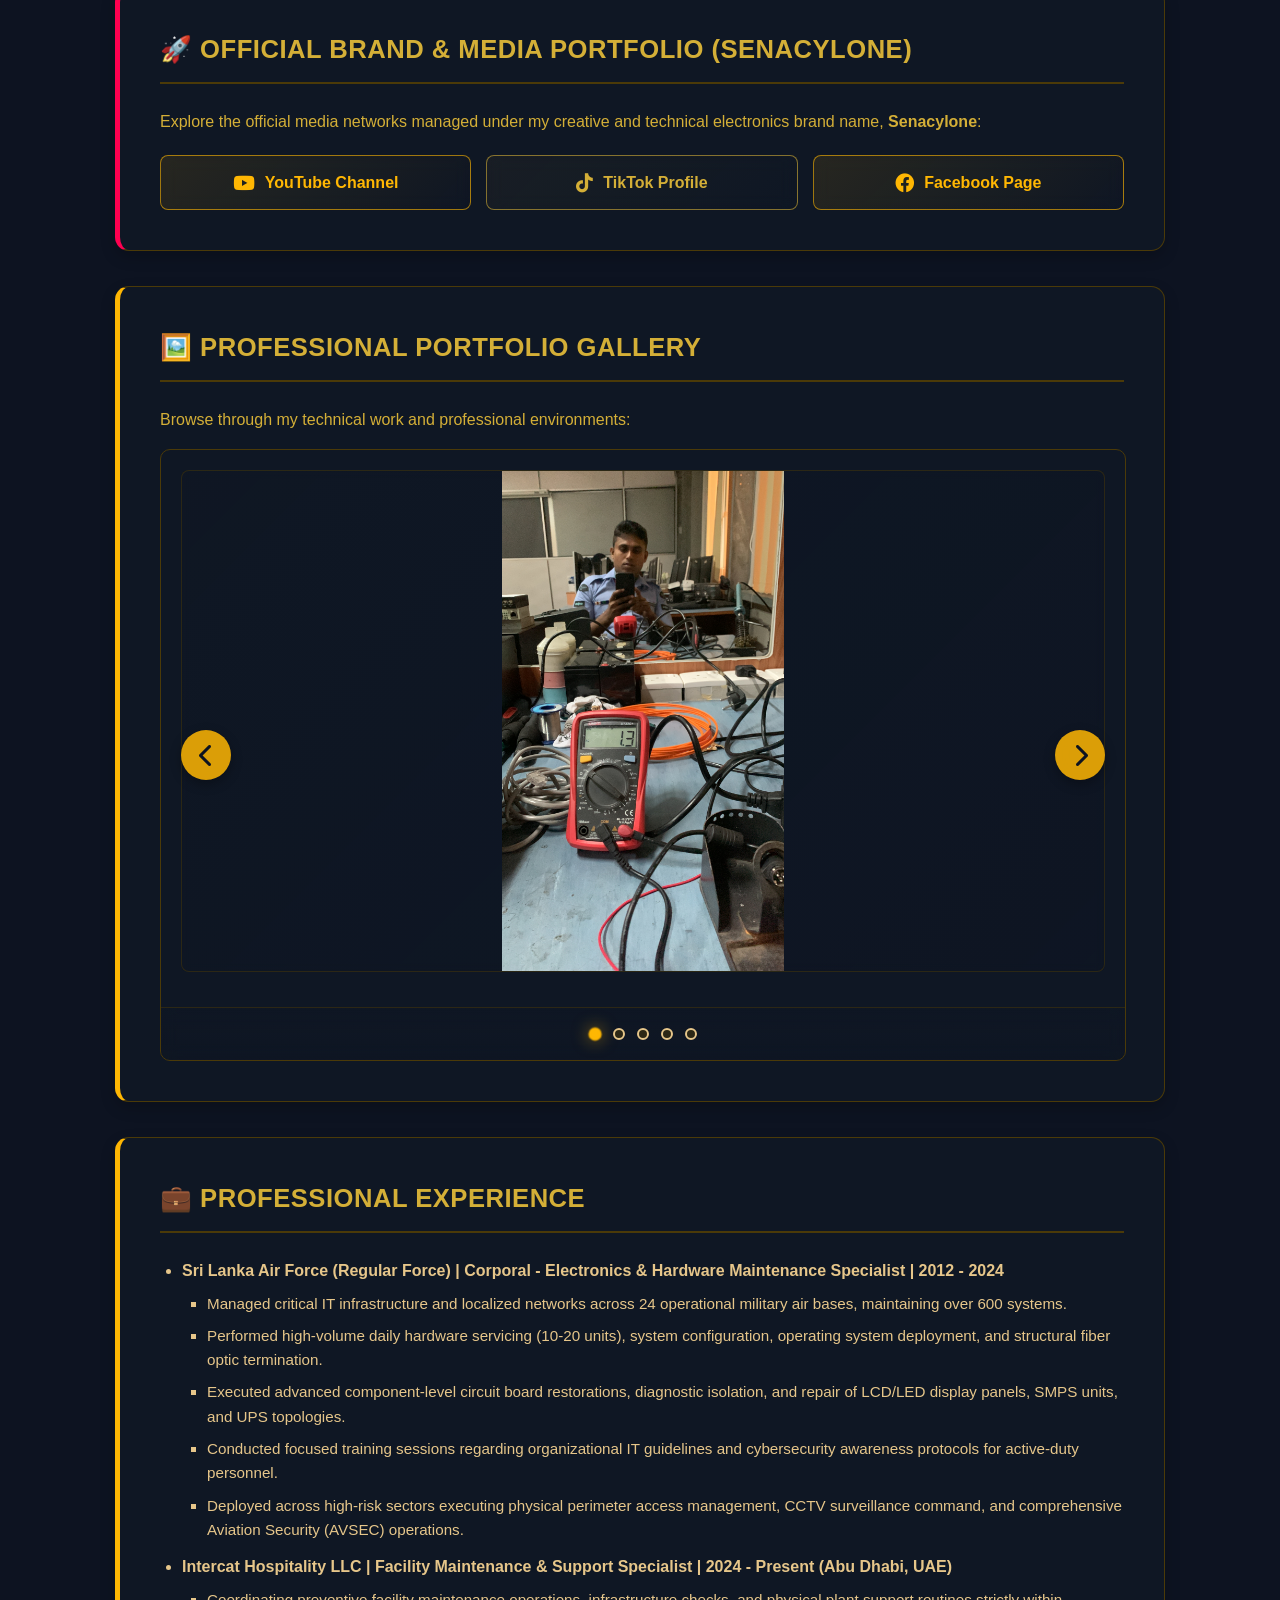
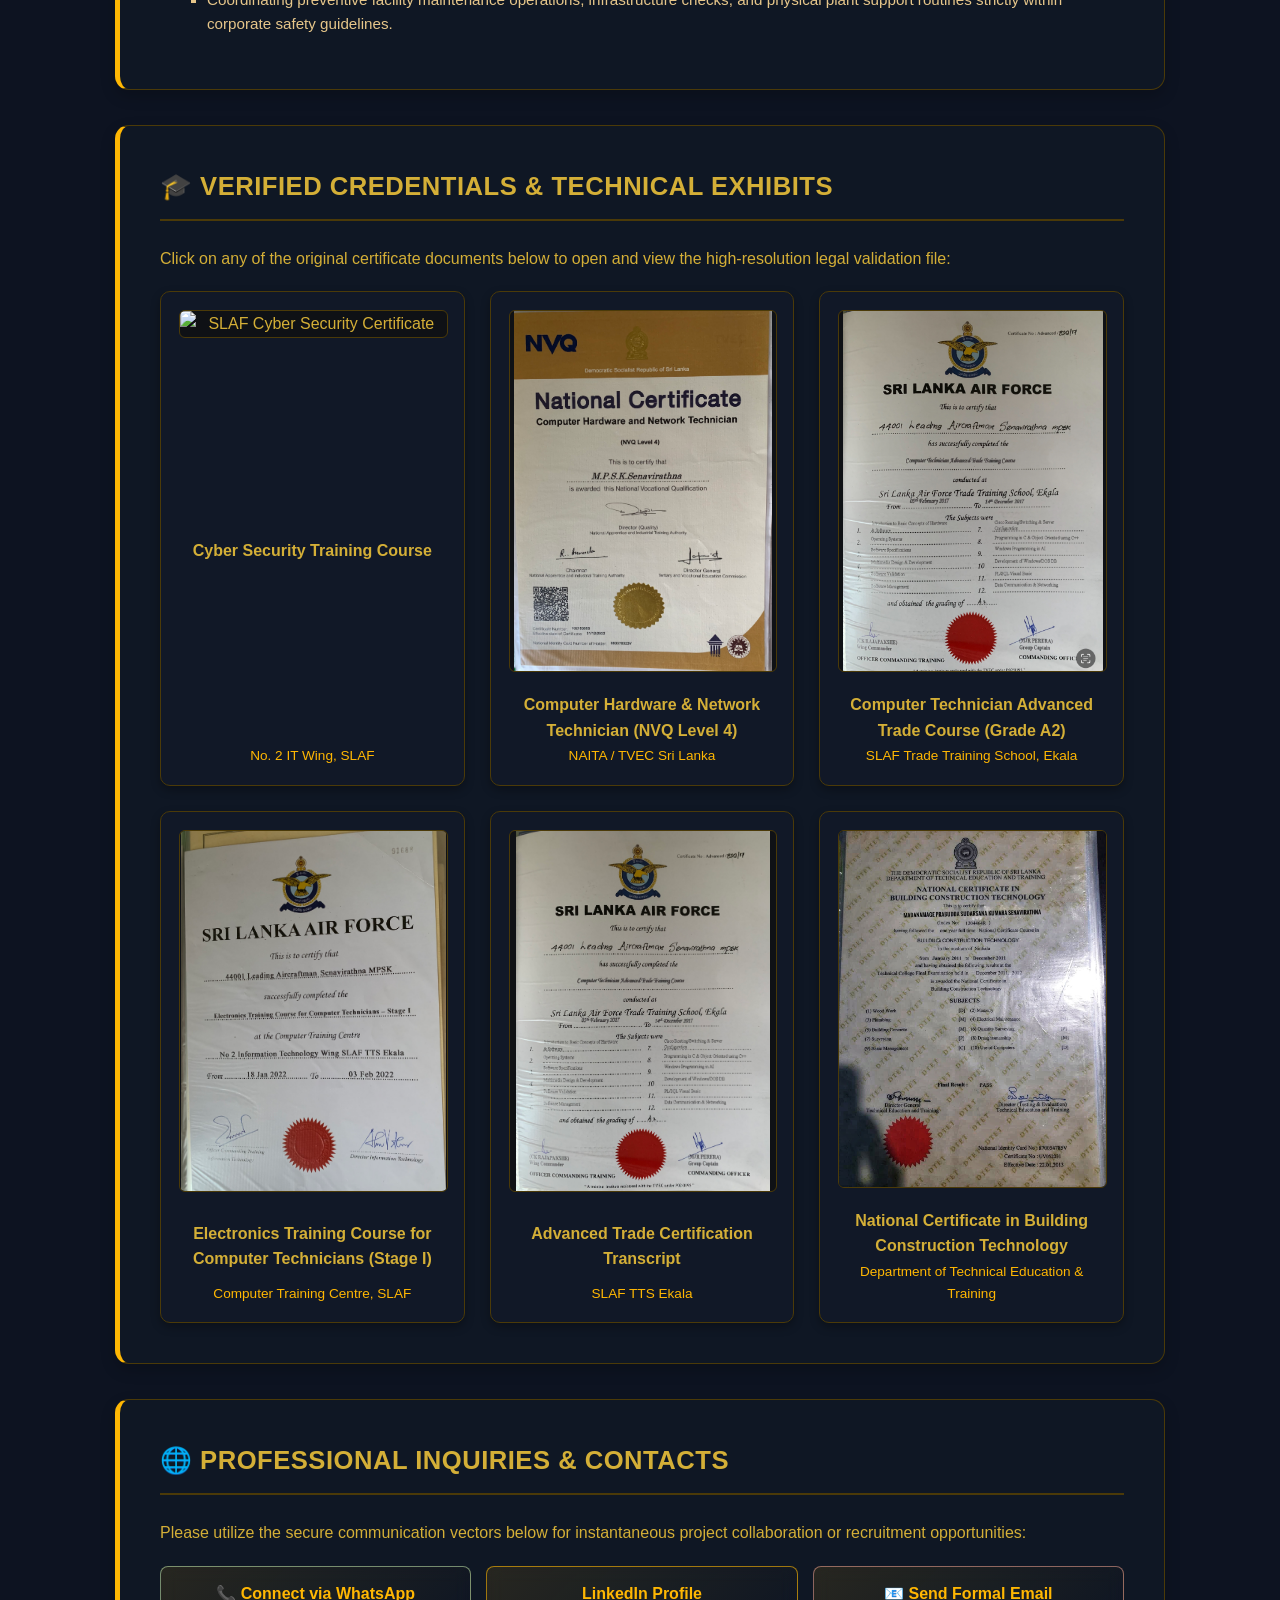
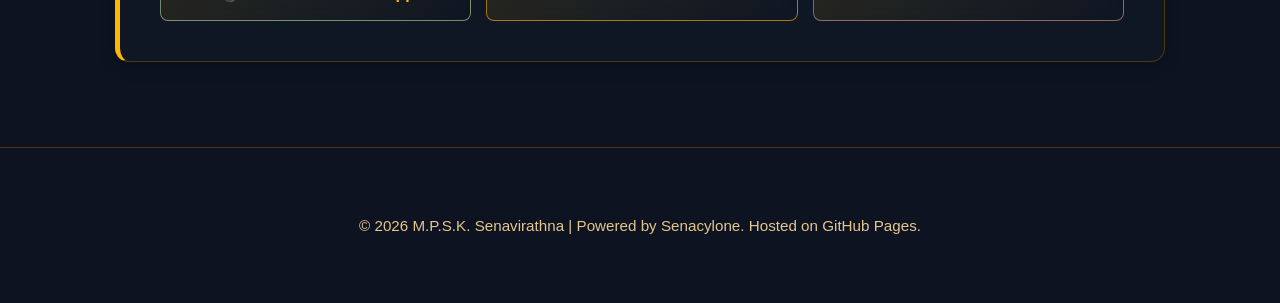
==== commit 19dd5219: "Add glassmorphism transparent effect to all social media and contact buttons" ====
--- a/index.html
+++ b/index.html
@@ -235,8 +235,10 @@
             font-weight: 600;
             font-size: 1em;
             color: var(--text-main);
-            background-color: var(--bg-card);
-            border: 1px solid var(--border-color);
+            background: linear-gradient(135deg, rgba(255, 183, 3, 0.1) 0%, rgba(13, 19, 33, 0.05) 100%);
+            backdrop-filter: blur(8px);
+            -webkit-backdrop-filter: blur(8px);
+            border: 1px solid rgba(75, 58, 8, 0.6);
             transition: all 0.3s ease;
         }
 
@@ -246,26 +248,71 @@
 
         .btn:hover {
             transform: translateY(-3px);
-            box-shadow: 0 6px 20px rgba(0,0,0,0.4);
-        }
-
-        .btn-whatsapp { border-color: #b7d9a0; color: var(--accent-color); }
-        .btn-whatsapp:hover { background-color: var(--accent-color); color: var(--bg-primary); }
-
-        .btn-linkedin { border-color: var(--accent-color); color: var(--accent-color); }
-        .btn-linkedin:hover { background-color: var(--accent-color); color: var(--bg-primary); }
-
-        .btn-fb { border-color: var(--accent-color); color: var(--accent-color); }
-        .btn-fb:hover { background-color: var(--accent-color); color: var(--bg-primary); }
-
-        .btn-youtube { border-color: var(--accent-color); color: var(--accent-color); }
-        .btn-youtube:hover { background-color: var(--accent-color); color: var(--bg-primary); }
-
-        .btn-tiktok { border-color: var(--text-main); color: var(--text-main); background-color: transparent; }
-        .btn-tiktok:hover { background-color: var(--text-main); color: var(--bg-primary); }
-
-        .btn-email { border-color: #e09988; color: var(--accent-color); }
-        .btn-email:hover { background-color: var(--accent-color); color: var(--bg-primary); }
+            box-shadow: 0 8px 25px rgba(255, 183, 3, 0.25);
+            background: linear-gradient(135deg, rgba(255, 183, 3, 0.15) 0%, rgba(13, 19, 33, 0.08) 100%);
+            border-color: var(--accent-color);
+        }
+
+        .btn-whatsapp { 
+            border-color: rgba(183, 217, 160, 0.6); 
+            color: var(--accent-color); 
+        }
+        .btn-whatsapp:hover { 
+            background: linear-gradient(135deg, rgba(183, 217, 160, 0.2) 0%, rgba(13, 19, 33, 0.1) 100%);
+            color: var(--accent-color);
+            border-color: #b7d9a0;
+        }
+
+        .btn-linkedin { 
+            border-color: rgba(255, 183, 3, 0.6); 
+            color: var(--accent-color); 
+        }
+        .btn-linkedin:hover { 
+            background: linear-gradient(135deg, rgba(255, 183, 3, 0.2) 0%, rgba(13, 19, 33, 0.1) 100%);
+            color: var(--accent-color);
+            border-color: var(--accent-color);
+        }
+
+        .btn-fb { 
+            border-color: rgba(255, 183, 3, 0.6); 
+            color: var(--accent-color); 
+        }
+        .btn-fb:hover { 
+            background: linear-gradient(135deg, rgba(255, 183, 3, 0.2) 0%, rgba(13, 19, 33, 0.1) 100%);
+            color: var(--accent-color);
+            border-color: var(--accent-color);
+        }
+
+        .btn-youtube { 
+            border-color: rgba(255, 183, 3, 0.6); 
+            color: var(--accent-color); 
+        }
+        .btn-youtube:hover { 
+            background: linear-gradient(135deg, rgba(255, 183, 3, 0.2) 0%, rgba(13, 19, 33, 0.1) 100%);
+            color: var(--accent-color);
+            border-color: var(--accent-color);
+        }
+
+        .btn-tiktok { 
+            border-color: rgba(212, 175, 55, 0.6); 
+            color: var(--text-main); 
+            background: linear-gradient(135deg, rgba(212, 175, 55, 0.05) 0%, rgba(13, 19, 33, 0.02) 100%);
+        }
+        .btn-tiktok:hover { 
+            background: linear-gradient(135deg, rgba(212, 175, 55, 0.15) 0%, rgba(13, 19, 33, 0.08) 100%);
+            color: var(--text-main);
+            border-color: var(--text-main);
+        }
+
+        .btn-email { 
+            border-color: rgba(224, 153, 136, 0.6); 
+            color: var(--accent-color); 
+        }
+        .btn-email:hover { 
+            background: linear-gradient(135deg, rgba(224, 153, 136, 0.15) 0%, rgba(13, 19, 33, 0.1) 100%);
+            color: var(--accent-color);
+            border-color: #e09988;
+        }
 
         /* ============================================
            NEON GREEN COMPETENCY BUTTONS STYLES
--- a/carousel-styles.css
+++ b/carousel-styles.css
@@ -10,7 +10,7 @@
     margin: 0 auto;
     overflow: hidden;
     border-radius: 10px;
-    background-color: var(--bg-card);
+    background-color: transparent;
     border: 1px solid var(--border-color);
 }
 
@@ -19,7 +19,7 @@
     width: 100%;
     overflow: hidden;
     border-radius: 10px;
-    background-color: var(--bg-card);
+    background-color: transparent;
 }
 
 /* Carousel Track - holds all slides */
@@ -37,7 +37,7 @@
     display: flex;
     align-items: center;
     justify-content: center;
-    background-color: var(--bg-card);
+    background-color: transparent;
     padding: 20px;
     box-sizing: border-box;
 }
@@ -50,7 +50,19 @@
     object-fit: contain;
     border-radius: 8px;
     display: block;
-    background-color: #0f1115;
+    background: linear-gradient(135deg, rgba(15, 23, 36, 0.4) 0%, rgba(13, 19, 33, 0.3) 100%);
+    backdrop-filter: blur(5px);
+    -webkit-backdrop-filter: blur(5px);
+    margin-bottom: 15px;
+    cursor: pointer;
+    border: 1px solid rgba(75, 58, 8, 0.5);
+    transition: all 0.3s ease;
+}
+
+.carousel-img:hover {
+    border-color: var(--accent-color);
+    box-shadow: 0 0 15px rgba(255, 183, 3, 0.2);
+    transform: scale(1.02);
 }
 
 /* Carousel Navigation Buttons */
@@ -72,6 +84,8 @@
     transition: all 0.3s ease;
     z-index: 10;
     box-shadow: 0 4px 12px rgba(0, 0, 0, 0.3);
+    backdrop-filter: blur(10px);
+    -webkit-backdrop-filter: blur(10px);
 }
 
 .carousel-btn:hover {
@@ -100,8 +114,10 @@
     justify-content: center;
     gap: 12px;
     padding: 20px;
-    background-color: rgba(15, 23, 36, 0.8);
-    border-top: 1px solid var(--border-color);
+    background: linear-gradient(180deg, rgba(15, 23, 36, 0.3) 0%, rgba(13, 19, 33, 0.2) 100%);
+    backdrop-filter: blur(8px);
+    -webkit-backdrop-filter: blur(8px);
+    border-top: 1px solid rgba(75, 58, 8, 0.5);
 }
 
 /* Individual Indicator Dots */
@@ -109,22 +125,26 @@
     width: 12px;
     height: 12px;
     border-radius: 50%;
-    background-color: var(--border-color);
+    background-color: rgba(75, 58, 8, 0.5);
     border: 2px solid var(--text-muted);
     cursor: pointer;
     transition: all 0.3s ease;
     padding: 0;
+    backdrop-filter: blur(5px);
+    -webkit-backdrop-filter: blur(5px);
 }
 
 .indicator:hover {
     background-color: var(--text-muted);
     transform: scale(1.15);
+    box-shadow: 0 0 8px rgba(230, 198, 138, 0.4);
 }
 
 .indicator.active {
     background-color: var(--accent-color);
     border-color: var(--accent-color);
-    box-shadow: 0 0 10px rgba(255, 183, 3, 0.5);
+    box-shadow: 0 0 15px rgba(255, 183, 3, 0.6);
+    transform: scale(1.1);
 }
 
 /* ============================================
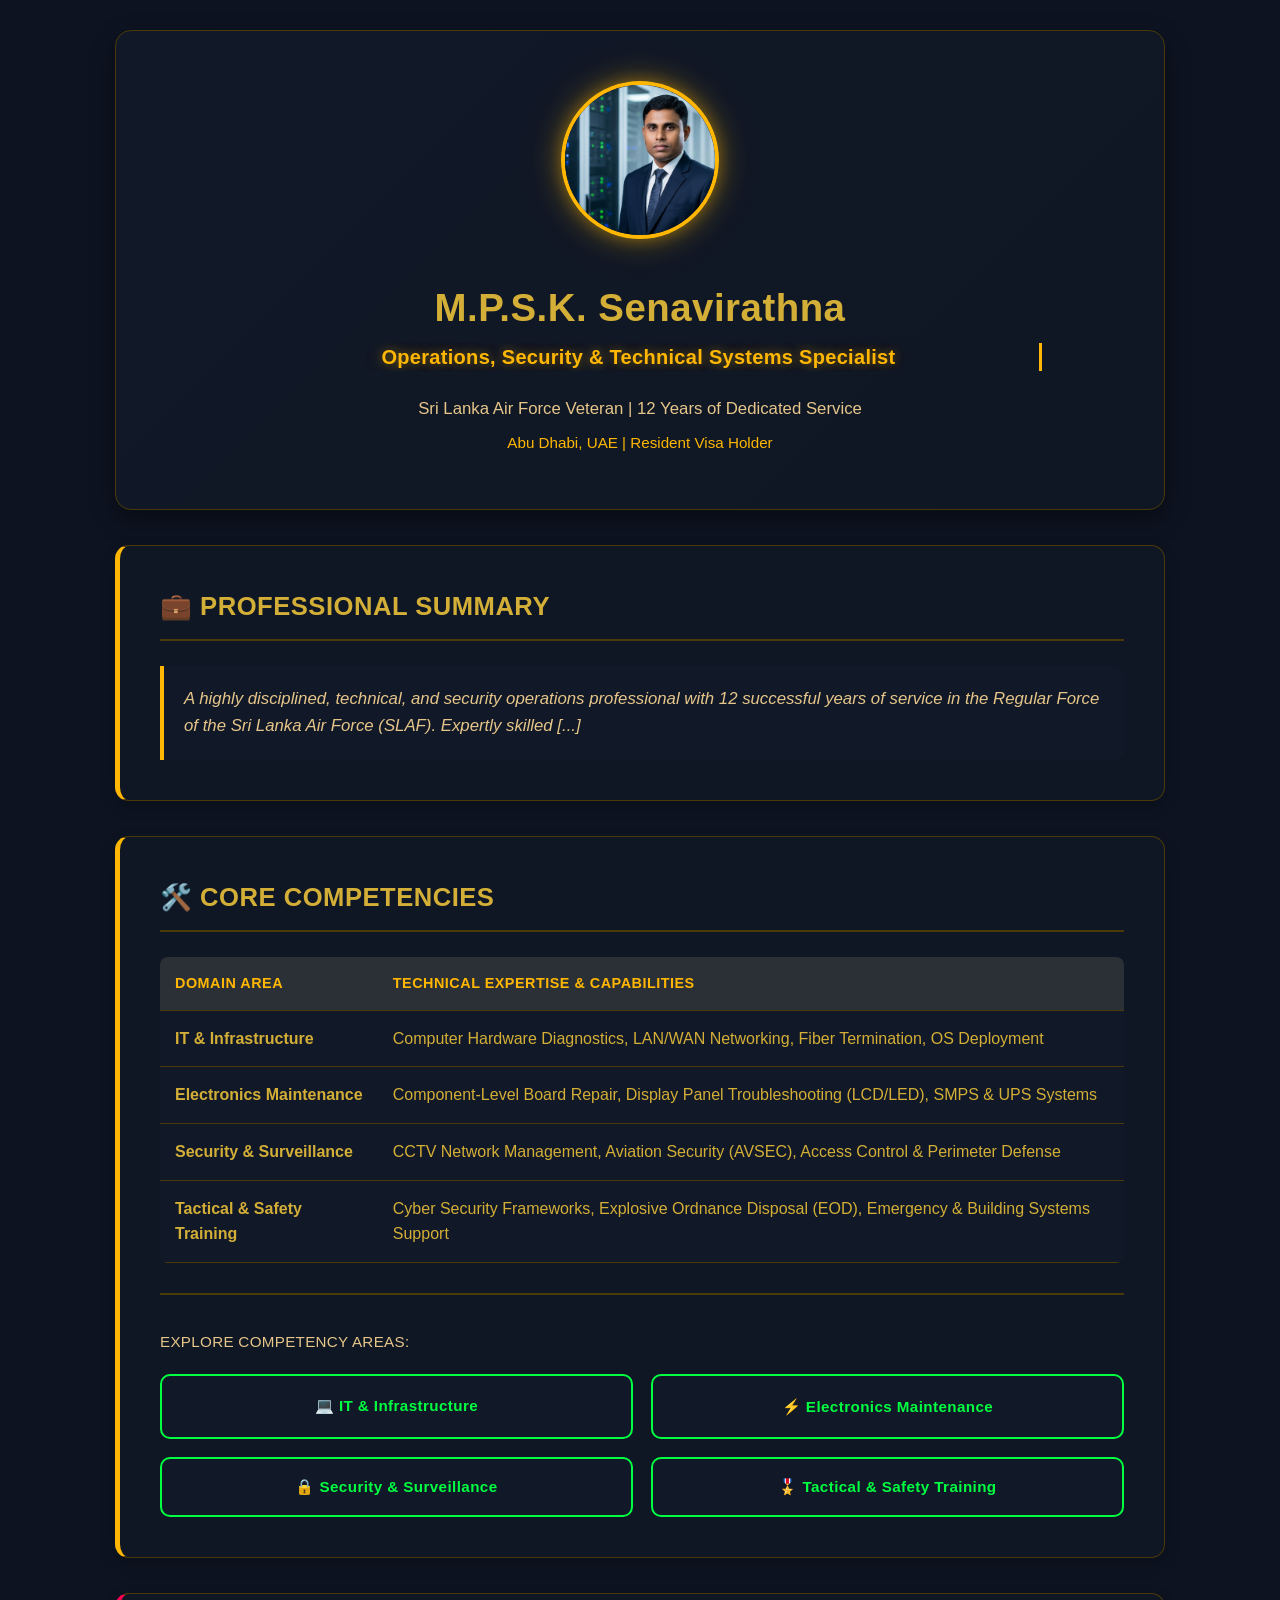
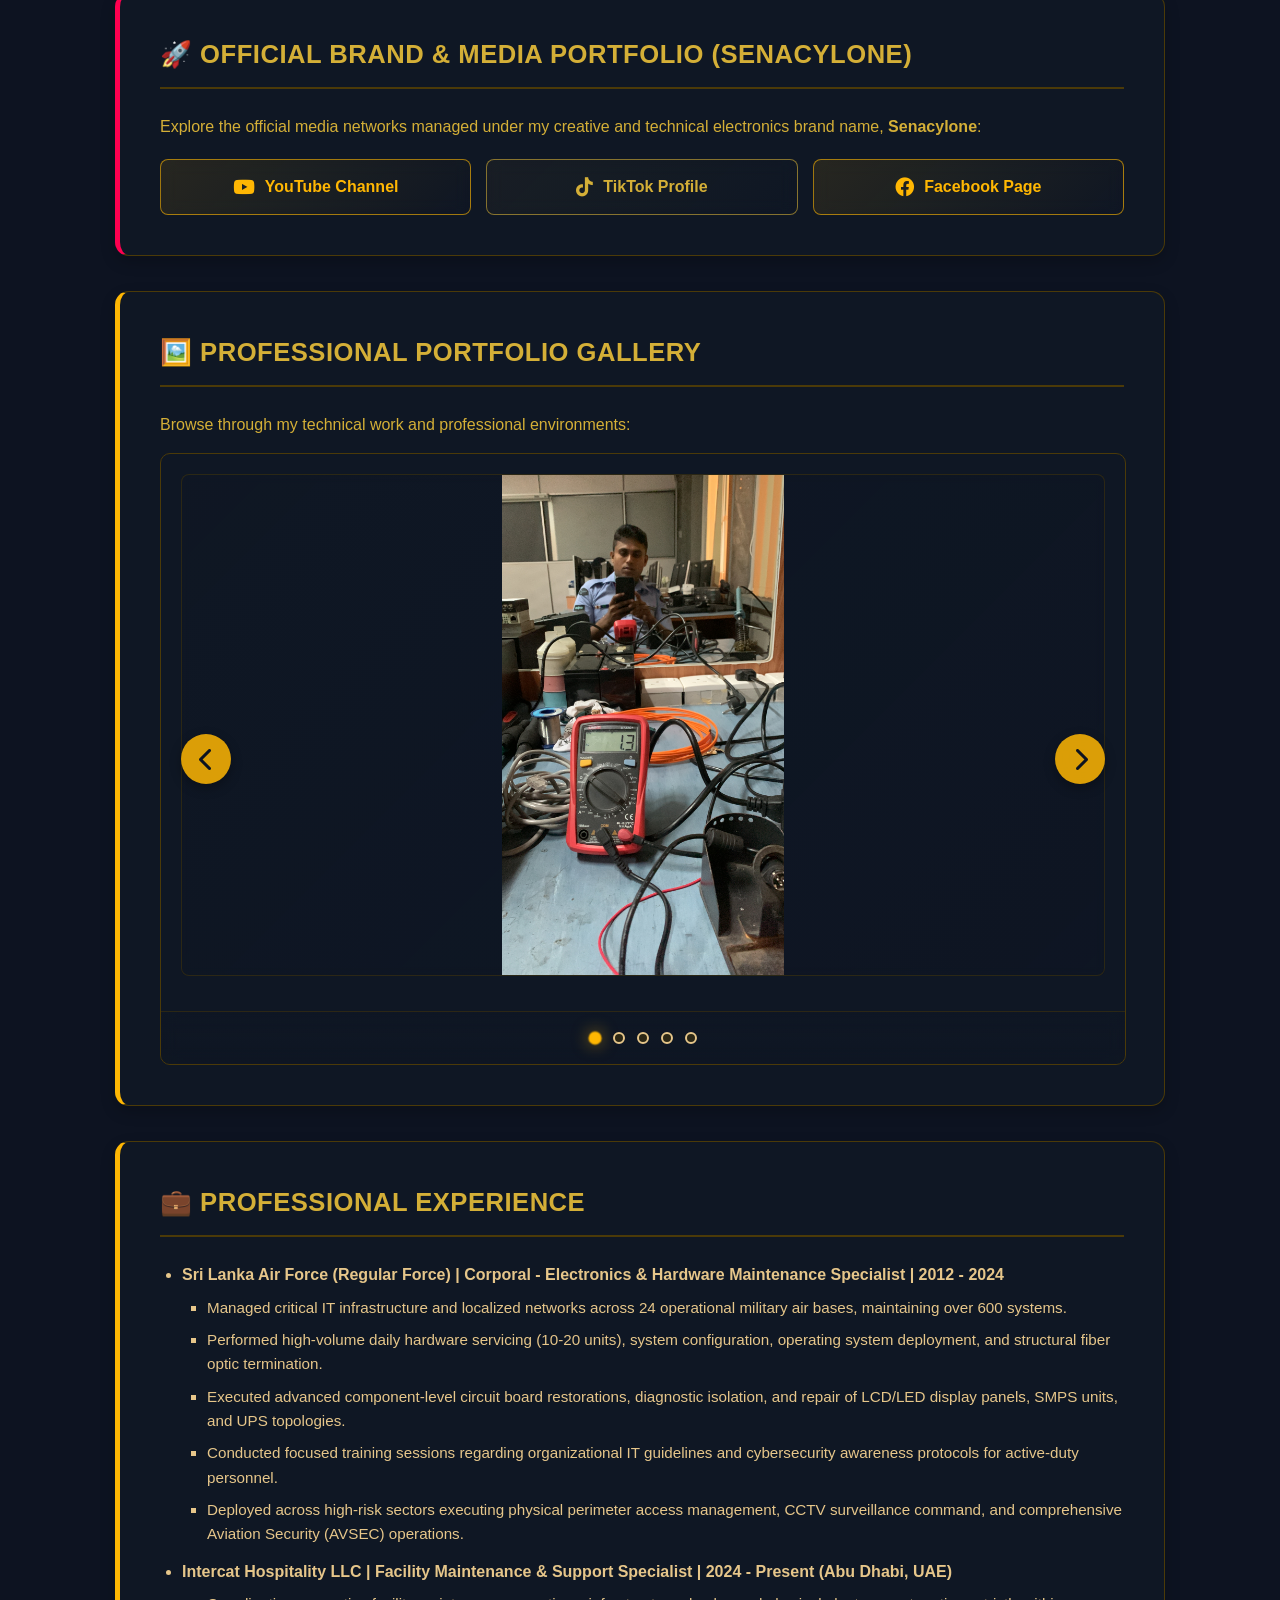
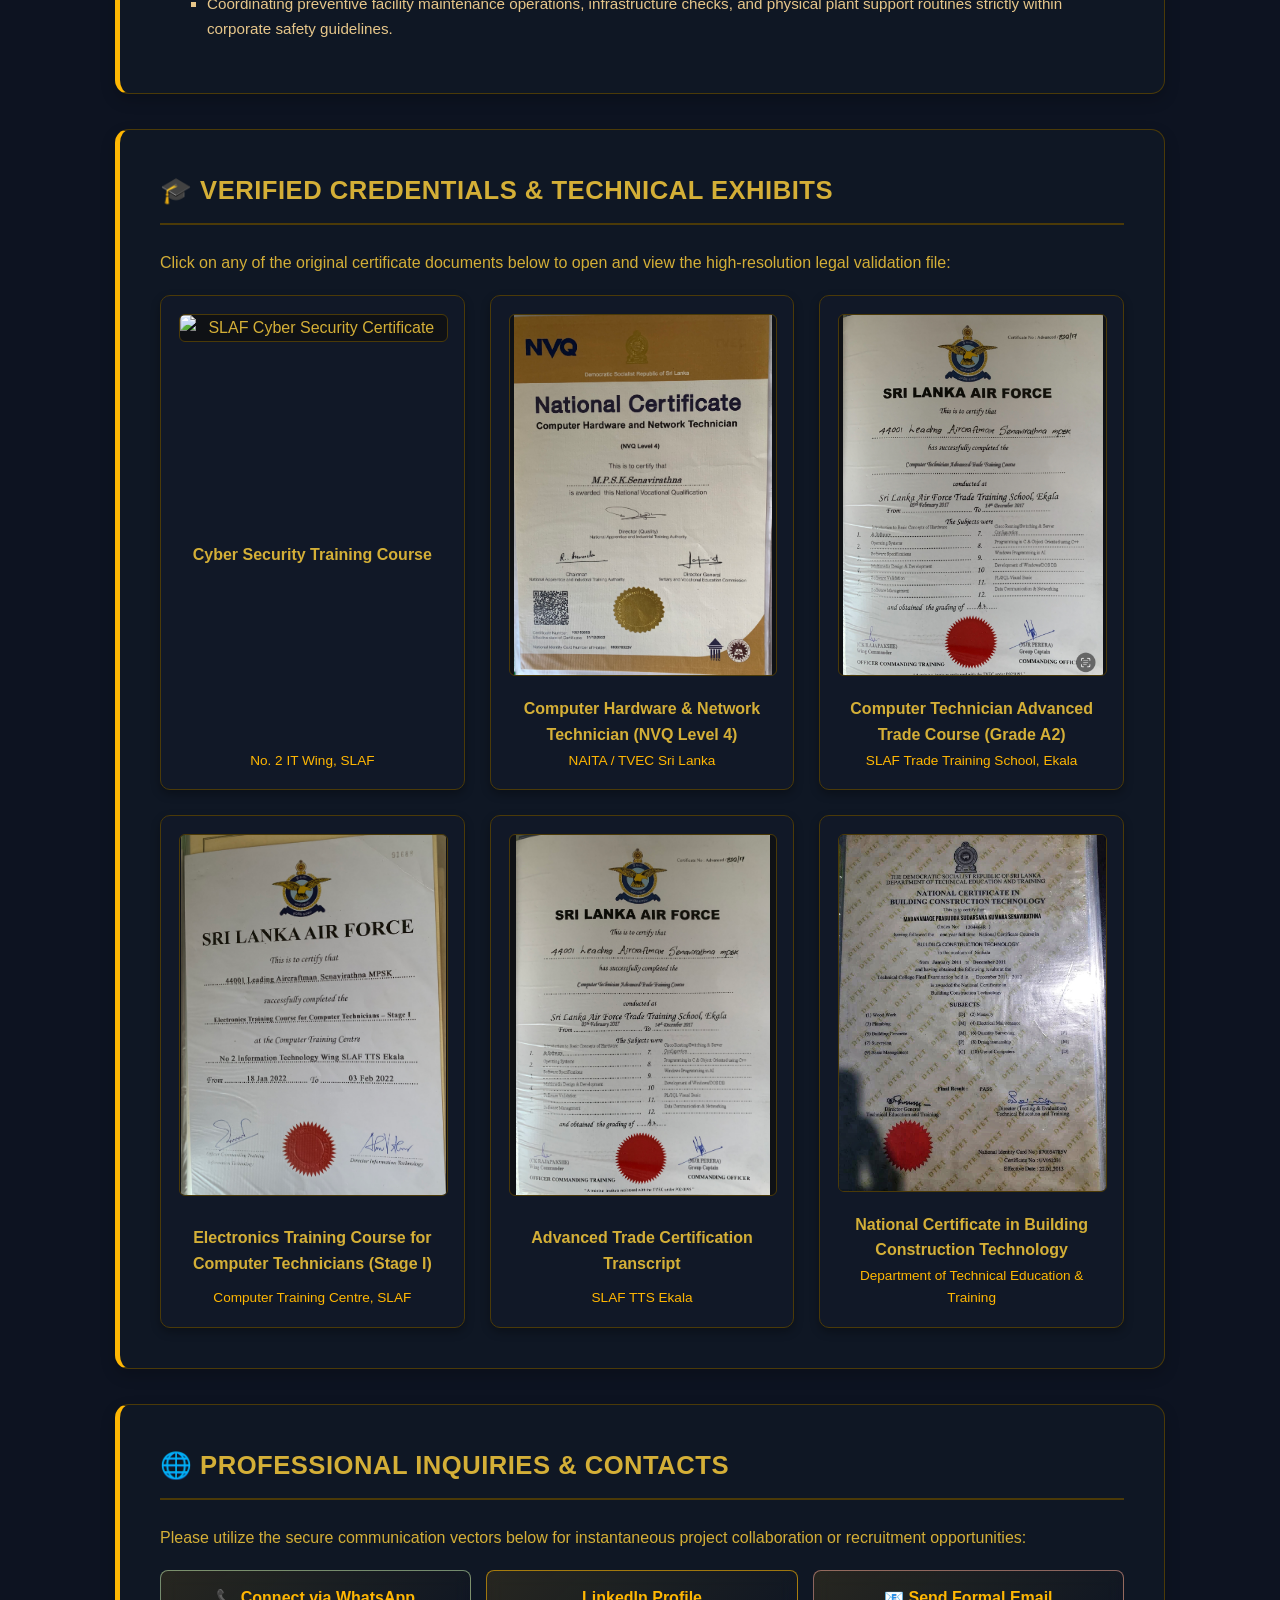
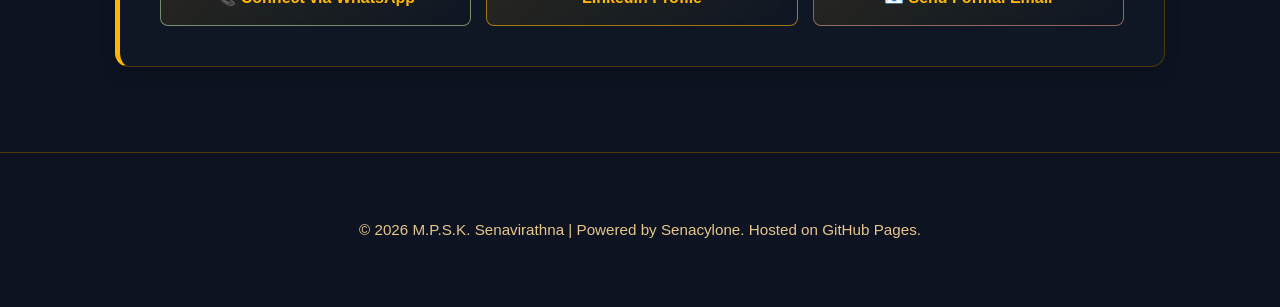
==== commit 5e6bcb02: "Add Facebook link to IT & Infrastructure competency button" ====
--- a/index.html
+++ b/index.html
@@ -647,9 +647,9 @@
             <div style="margin-top: 30px; padding-top: 20px; border-top: 2px solid var(--border-color);">
                 <p style="color: var(--text-muted); font-size: 0.95em; margin-bottom: 18px; text-transform: uppercase; letter-spacing: 0.3px;">Explore Competency Areas:</p>
                 <div class="competency-grid">
-                    <button class="competency-btn" onclick="alert('IT & Infrastructure: Computer Hardware Diagnostics, LAN/WAN Networking, Fiber Termination, OS Deployment')">
+                    <a href="https://www.facebook.com/share/1KrcK6B89o/?mibextid=wwXIfr" class="competency-btn" target="_blank" style="text-decoration: none;">
                         💻 IT & Infrastructure
-                    </button>
+                    </a>
                     <button class="competency-btn" onclick="alert('Electronics Maintenance: Component-Level Board Repair, Display Panel Troubleshooting (LCD/LED), SMPS & UPS Systems')">
                         ⚡ Electronics Maintenance
                     </button>
@@ -819,4 +819,4 @@
     <script src="carousel-script.js"></script>
 
 </body>
-</html>
+</html>
